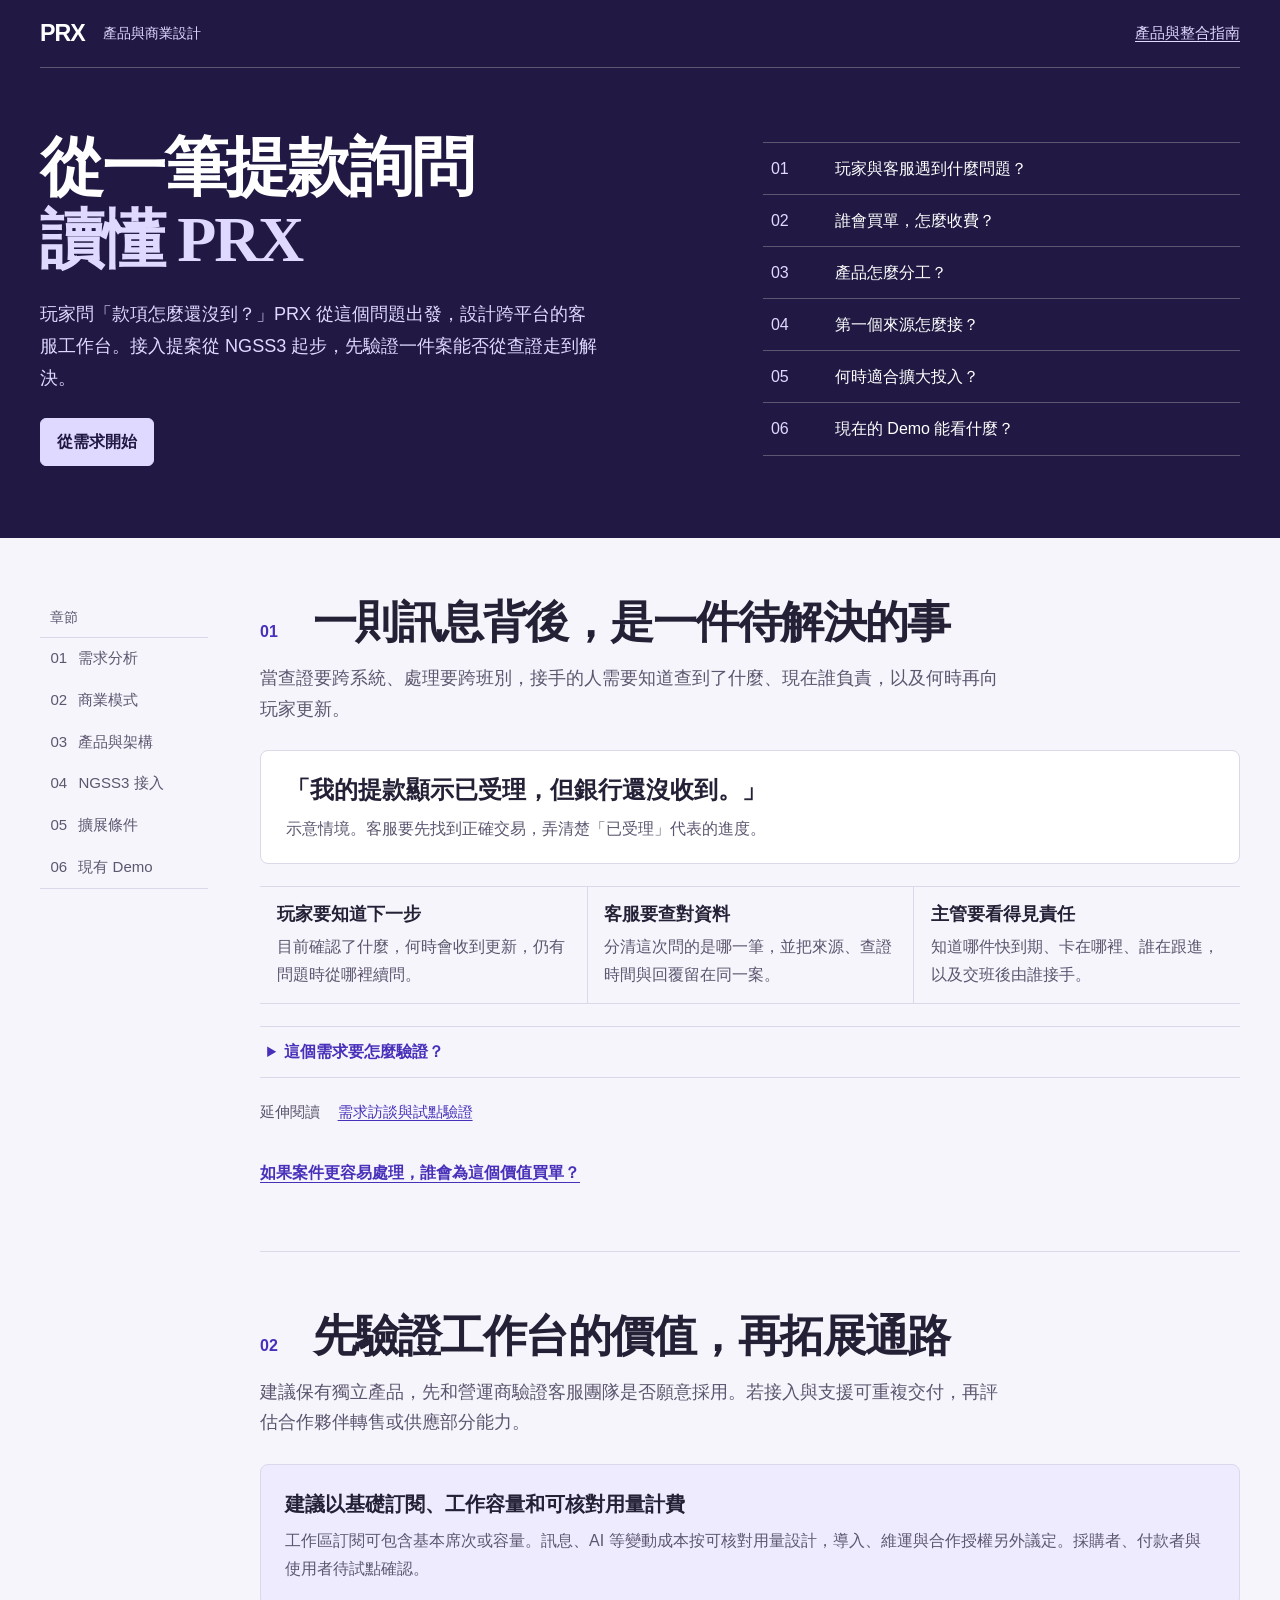
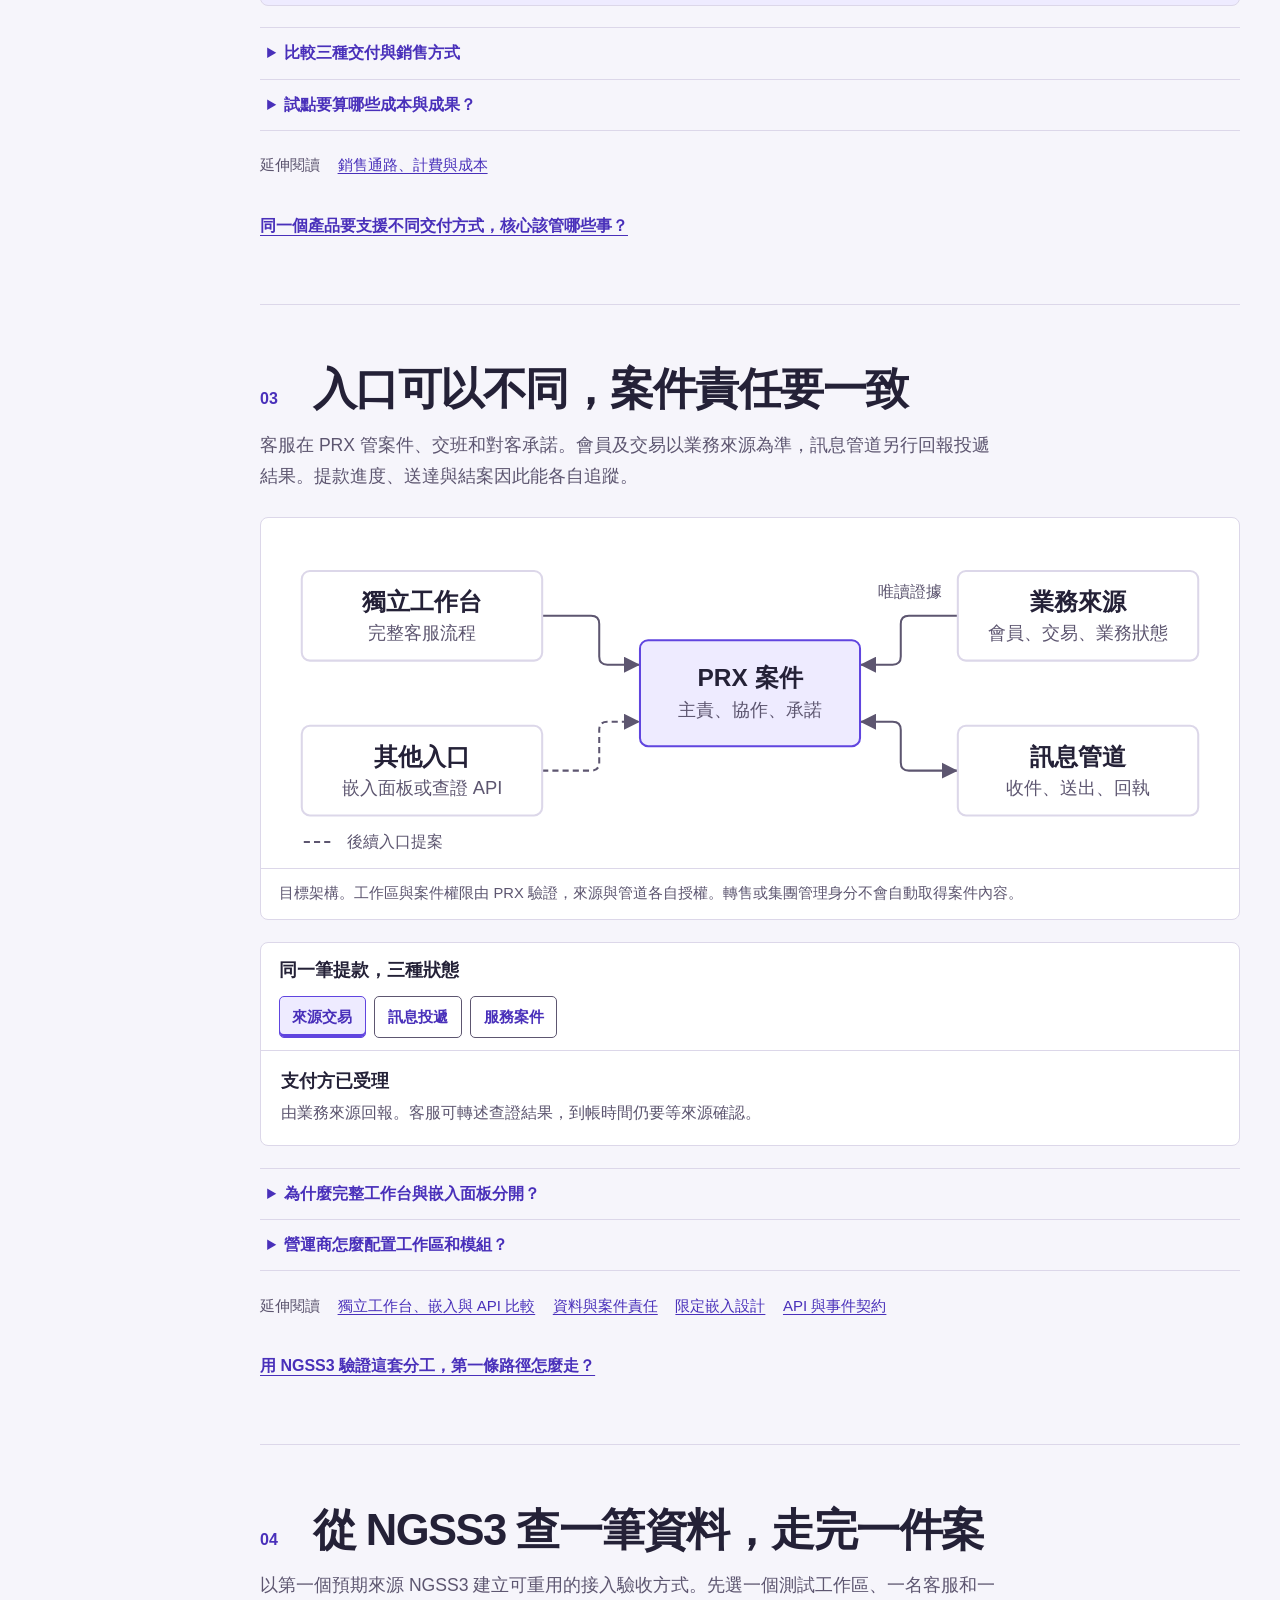
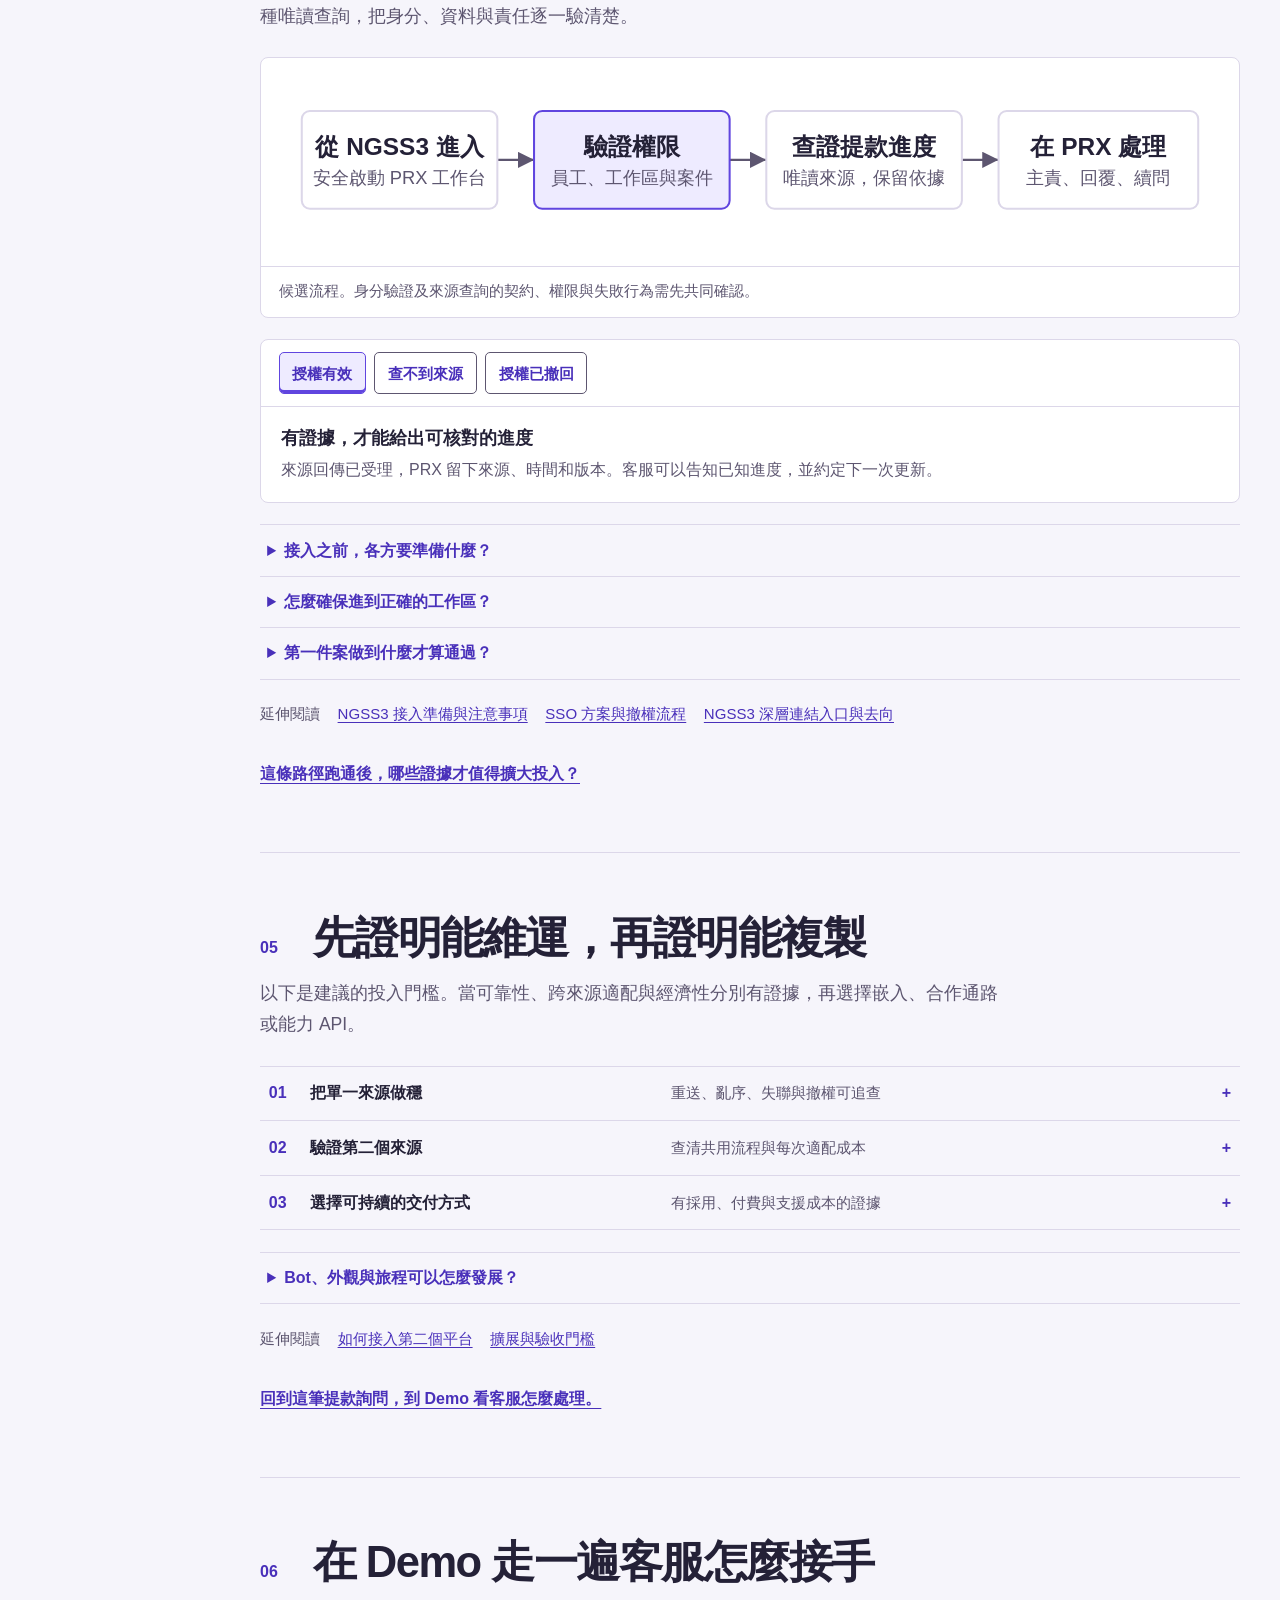
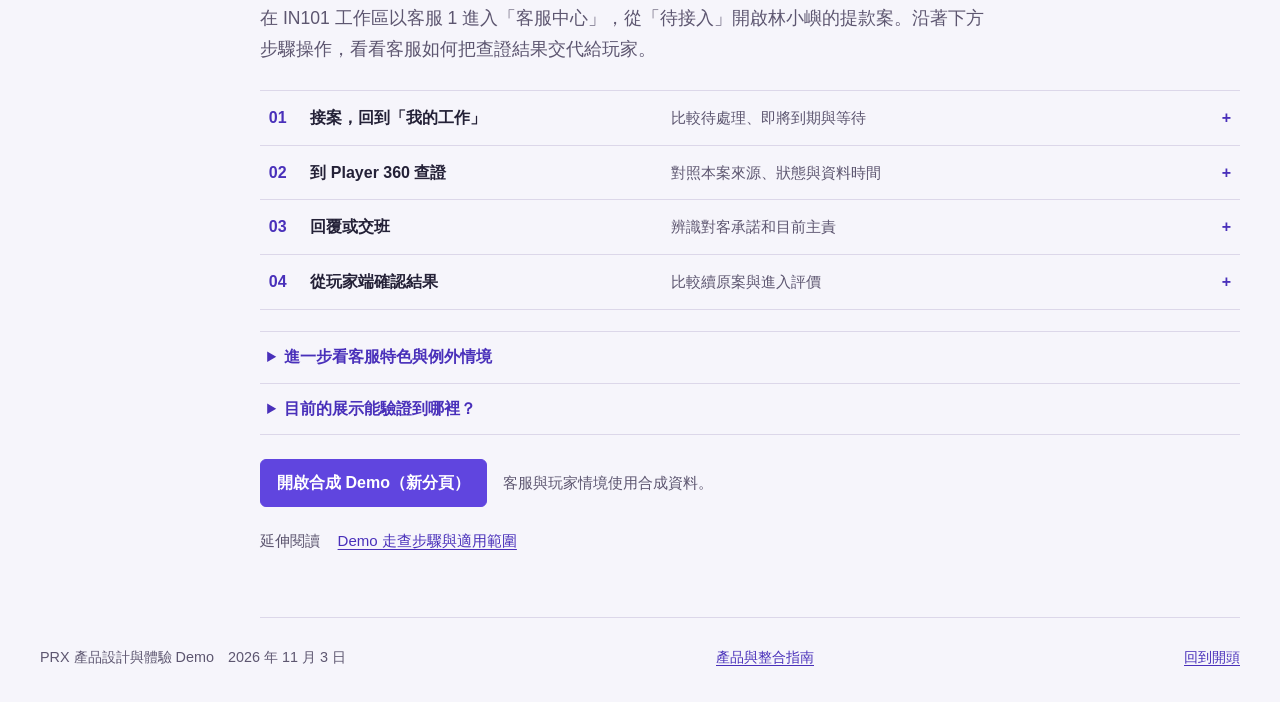
==== presentation/index.html @ a22b8f7f "Publish PRX product and integration guide" ====
<!doctype html>
<html lang="zh-Hant-TW">
<head>
<meta charset="utf-8">
<meta name="viewport" content="width=device-width, initial-scale=1">
<meta name="description" content="用一筆提款詢問讀懂 PRX 的產品與商業設計、NGSS3 接入提案與合成 Demo。">
<title>PRX｜從玩家求助到跨平台服務</title>
<style>
:root {
  --paper:#f6f5fb; --white:#fff; --ink:#242137; --muted:#5d5670; --rule:#dcd7e9;
  --accent:#6045df; --link:#4930ba; --tint:#eeebff; --dark:#211944; --on-dark:#e0d9ff;
  --font:"Segoe UI","Microsoft JhengHei","PingFang TC",sans-serif;
  --serif:"Noto Serif TC","Songti TC","PMingLiU",serif;
}
* { box-sizing:border-box }
html { scroll-padding-top:2rem }
body { margin:0; background:var(--paper); color:var(--ink); font:1rem/1.75 var(--font) }
::selection { background:var(--tint); color:var(--link) }
a { color:var(--link); text-underline-offset:.22em }
:focus-visible { outline:3px solid var(--accent); outline-offset:4px }
[hidden] { display:none!important }
.skip { position:fixed; top:.8rem; left:.8rem; z-index:5; padding:.5rem 1rem; background:var(--white); transform:translateY(-200%) }
.skip:focus { transform:none }
.frame { width:min(1264px, calc(100% - 80px)); margin-inline:auto }
.mast { background:var(--dark); color:var(--white) }
.mast-inner { display:flex; align-items:center; min-height:68px; gap:1.1rem; border-bottom:1px solid var(--muted) }
.wordmark { font-size:1.45rem; font-weight:850; line-height:1; letter-spacing:-.04em }
.mast small { color:var(--on-dark); font-size:.875rem }
.mast-inner a { margin-left:auto; color:var(--on-dark); font-size:.94rem }
.mast-inner a:focus-visible { outline-color:var(--on-dark) }
.hero { display:grid; grid-template-columns:minmax(0,1.16fr) minmax(0,.84fr); align-items:center; gap:4rem; padding:4rem 0 4.5rem }
h1,h2,h3,p,figure { margin:0 }
h1,h2 { text-wrap:balance; letter-spacing:-.035em; line-height:1.2 }
h1 { font:800 clamp(2.7rem,5vw,4.75rem)/1.12 var(--serif); letter-spacing:-.035em }
h1 span { display:block; color:var(--on-dark) }
.hero p { margin:1.5rem 0; color:var(--on-dark); font-size:1.13rem; max-width:31em }
.button { display:inline-flex; align-items:center; justify-content:center; min-height:44px; padding:.55rem 1rem; border:1px solid var(--accent); border-radius:6px; background:var(--accent); color:var(--white); text-decoration:none; font-weight:700 }
.button:hover { background:var(--link); border-color:var(--link) }
.hero .button { background:var(--on-dark); border-color:var(--on-dark); color:var(--dark) }
.hero .button:hover { background:var(--white) }
.hero .button:focus-visible { outline-color:var(--on-dark) }
.hero-map { list-style:none; padding:0; margin:0; border-top:1px solid var(--muted) }
.hero-map li { border-bottom:1px solid var(--muted) }
.hero-map a { display:grid; grid-template-columns:3rem 1fr; gap:1rem; align-items:center; color:var(--white); padding:.72rem .5rem; text-decoration:none }
.hero-map a:hover { background:var(--ink) }
.hero-map a:focus-visible { outline-color:var(--on-dark) }
.hero-map span { color:var(--on-dark); font-variant-numeric:tabular-nums }
.layout { display:grid; grid-template-columns:168px minmax(0,1fr); column-gap:3.25rem; align-items:start }
.index { position:sticky; top:2rem; margin-top:3.8rem }
.index p { color:var(--muted); padding:.45rem .65rem; font-size:.85rem }
.index ol { list-style:none; margin:0; padding:0; border-block:1px solid var(--rule) }
.index a { display:grid; grid-template-columns:1.75rem 1fr; padding:.48rem .65rem; color:var(--muted); font-size:.94rem; text-decoration:none }
.index a:hover,.index a[aria-current="location"] { background:var(--tint); color:var(--link) }
.index a[aria-current="location"] { font-weight:750; box-shadow:inset 2px 0 var(--accent) }
.chapter { padding:3.65rem 0; border-bottom:1px solid var(--rule) }
.chapter-title { display:grid; grid-template-columns:2.6rem minmax(0,1fr); column-gap:.7rem; align-items:baseline }
.chapter-title span { color:var(--link); font-weight:700; font-variant-numeric:tabular-nums }
h2 { font-size:clamp(2rem,3.4vw,3.15rem); font-weight:800 }
h3 { font-size:1.1rem; line-height:1.5 }
.lead { max-width:42em; margin:.9rem 0 1.6rem; font-size:1.1rem; color:var(--muted) }
.bridge { margin:1.45rem 0 0; font-weight:700 }
.bridge a { display:inline-block; padding:.35rem 0 }
.related { display:flex; flex-wrap:wrap; align-items:baseline; gap:.15rem 1.1rem; margin:1.05rem 0 0; font-size:.94rem }
.related span { color:var(--muted) }
.related a { display:inline-block; padding:.28rem 0 }
.example { margin:0 0 1.35rem; padding:1.3rem 1.55rem; border:1px solid var(--rule); border-radius:8px; background:var(--white) }
.example blockquote { margin:0; font:700 1.5rem/1.55 var(--serif) }
.example p { margin-top:.35rem; color:var(--muted) }
.rows { display:grid; grid-template-columns:repeat(3,minmax(0,1fr)); border-block:1px solid var(--rule) }
.rows div { padding:.9rem 1.05rem }
.rows div + div { border-left:1px solid var(--rule) }
.rows p,.detail p { margin:.3rem 0 0; color:var(--muted) }
.disclosures { margin-top:1.35rem; border-top:1px solid var(--rule) }
details { border-bottom:1px solid var(--rule) }
summary { padding:.7rem .45rem; color:var(--link); cursor:pointer; font-weight:700 }
summary:hover { background:var(--tint) }
.detail { padding:.25rem .8rem 1.1rem; max-width:56em }
.detail p + p { margin-top:.7rem }
.detail dl { margin:.25rem 0 }
.detail dt { font-weight:700; margin-top:.55rem }
.detail dd { margin:0; color:var(--muted) }
.comparison { border-collapse:collapse; width:100%; text-align:left }
.comparison th,.comparison td { padding:.5rem .65rem; border-bottom:1px solid var(--rule); vertical-align:top }
.comparison th:first-child { width:21% }
.money { background:var(--tint); border:1px solid var(--rule); padding:1.35rem 1.5rem; border-radius:8px }
.money strong { font-size:1.28rem }
.money p { color:var(--muted); margin-top:.3rem }
.figure { border:1px solid var(--rule); border-radius:8px; background:var(--white); overflow:hidden }
.figure svg { display:block; width:100%; height:auto; font-family:var(--font) }
.figure figcaption { padding:.75rem 1.15rem; color:var(--muted); font-size:.92rem; border-top:1px solid var(--rule) }
.figure .node { fill:var(--white); stroke:var(--rule); stroke-width:2 }
.figure .focus-node { fill:var(--tint); stroke:var(--accent); stroke-width:2 }
.figure .edge { stroke:var(--muted); stroke-width:2; fill:none }
.figure .edge-optional { stroke-dasharray:6 4 }
.figure .name { fill:var(--ink); font-size:24px; font-weight:750 }
.figure .sub { fill:var(--muted); font-size:18px }
.figure .edge-label { fill:var(--muted); font-size:16px }
.figure .mask { fill:var(--white) }
.figure .arrowhead { fill:var(--muted) }
.switcher { margin-top:1.35rem; border:1px solid var(--rule); border-radius:8px; background:var(--white) }
.switcher-title { padding:.9rem 1.1rem 0 }
.choices { padding:.75rem 1.1rem; border-bottom:1px solid var(--rule); display:flex; gap:.5rem; flex-wrap:wrap }
.choices button { min-height:42px; border:1px solid var(--muted); border-radius:5px; background:var(--white); padding:.35rem .8rem; font:700 .95rem/1.4 var(--font); color:var(--link); cursor:pointer }
.choices button:hover { background:var(--tint) }
.choices [aria-pressed="true"] { background:var(--tint); border-color:var(--accent); box-shadow:inset 0 -3px var(--accent) }
.scenario { padding:1.1rem 1.25rem }
.scenario + .scenario { border-top:1px solid var(--rule) }
.scenario p { margin:.3rem 0 0; color:var(--muted) }
.gates { margin:0; padding:0; list-style:none; counter-reset:gate; border-top:1px solid var(--rule) }
.gates > li { counter-increment:gate }
.gates summary { list-style:none; display:grid; grid-template-columns:2rem minmax(0,1fr) minmax(0,1.5fr) 1.5rem; gap:.6rem; align-items:baseline; color:var(--ink); padding:.8rem .55rem }
.gates summary::-webkit-details-marker { display:none }
.gates summary::before { content:counter(gate, decimal-leading-zero); color:var(--link); font-variant-numeric:tabular-nums }
.gates summary::after { content:"+"; justify-self:end; color:var(--link) }
.gates details[open] summary::after { content:"−" }
.gates summary small { font-size:.93rem; font-weight:400; color:var(--muted) }
.gates .detail { margin-left:2.6rem }
.demo-action { display:flex; gap:1rem; align-items:center; margin-top:1.5rem }
.demo-action span { font-size:.93rem; color:var(--muted) }
.footer { display:flex; justify-content:space-between; gap:1rem; padding:1.7rem 0 2rem; color:var(--muted); font-size:.9rem }
@media print {
  .frame { width:100% }
  .index,.hero-map,.choices,.bridge,.skip,.button { display:none!important }
  .layout,.hero { display:block }
  .hero,.chapter { padding:1.3rem 0 }
  .mast { background:var(--white); color:var(--ink) }
  h1 span,.mast small,.hero p { color:var(--ink) }
  details::details-content { content-visibility:visible }
  details > :not(summary),.scenario[hidden] { display:block!important }
  .figure,.example,.scenario { break-inside:avoid }
}
</style>
</head>
<body>
<a class="skip" href="#need">跳到正文</a>
<header class="mast" id="top">
  <div class="frame">
    <div class="mast-inner"><span class="wordmark">PRX</span><small>產品與商業設計</small><a href="./guide.html">產品與整合指南</a></div>
    <div class="hero">
      <div>
        <h1>從一筆提款詢問<span>讀懂 PRX</span></h1>
        <p>玩家問「款項怎麼還沒到？」PRX 從這個問題出發，設計跨平台的客服工作台。接入提案從 NGSS3 起步，先驗證一件案能否從查證走到解決。</p>
        <a class="button" href="#need">從需求開始</a>
      </div>
      <nav aria-label="章節總覽">
        <ol class="hero-map">
          <li><a href="#need"><span aria-hidden="true">01</span>玩家與客服遇到什麼問題？</a></li>
          <li><a href="#business"><span aria-hidden="true">02</span>誰會買單，怎麼收費？</a></li>
          <li><a href="#product"><span aria-hidden="true">03</span>產品怎麼分工？</a></li>
          <li><a href="#ngss3"><span aria-hidden="true">04</span>第一個來源怎麼接？</a></li>
          <li><a href="#future"><span aria-hidden="true">05</span>何時適合擴大投入？</a></li>
          <li><a href="#demo"><span aria-hidden="true">06</span>現在的 Demo 能看什麼？</a></li>
        </ol>
      </nav>
    </div>
  </div>
</header>
<div class="frame layout">
  <nav class="index" aria-label="閱讀進度">
    <p>章節</p>
    <ol>
      <li><a href="#need"><span aria-hidden="true">01</span>需求分析</a></li>
      <li><a href="#business"><span aria-hidden="true">02</span>商業模式</a></li>
      <li><a href="#product"><span aria-hidden="true">03</span>產品與架構</a></li>
      <li><a href="#ngss3"><span aria-hidden="true">04</span>NGSS3 接入</a></li>
      <li><a href="#future"><span aria-hidden="true">05</span>擴展條件</a></li>
      <li><a href="#demo"><span aria-hidden="true">06</span>現有 Demo</a></li>
    </ol>
  </nav>
  <main>
    <section class="chapter" id="need" aria-labelledby="need-title">
      <div class="chapter-title"><span aria-hidden="true">01</span><h2 id="need-title">一則訊息背後，是一件待解決的事</h2></div>
      <p class="lead">當查證要跨系統、處理要跨班別，接手的人需要知道查到了什麼、現在誰負責，以及何時再向玩家更新。</p>
      <div class="example">
        <blockquote>「我的提款顯示已受理，但銀行還沒收到。」</blockquote>
        <p>示意情境。客服要先找到正確交易，弄清楚「已受理」代表的進度。</p>
      </div>
      <div class="rows">
        <div><h3>玩家要知道下一步</h3><p>目前確認了什麼，何時會收到更新，仍有問題時從哪裡續問。</p></div>
        <div><h3>客服要查對資料</h3><p>分清這次問的是哪一筆，並把來源、查證時間與回覆留在同一案。</p></div>
        <div><h3>主管要看得見責任</h3><p>知道哪件快到期、卡在哪裡、誰在跟進，以及交班後由誰接手。</p></div>
      </div>
      <div class="disclosures">
        <details id="topic-positioning"><summary>這個需求要怎麼驗證？</summary><div class="detail">
          <p>找營運商、客服與主管回顧最近實際發生的案件，比較現有客服工具、後台與人工協調的做法。確認這類案件是否反覆發生、成本在哪裡、誰能決定採購。</p>
          <p>如果現有流程已能查對證據、接續工作並追蹤承諾，就縮小切入範圍。現階段這是待驗證的需求假說。</p>
        </div></details>
      </div>
      <p class="related"><span>延伸閱讀</span><a href="./guide.html#research">需求訪談與試點驗證</a></p>
      <p class="bridge"><a href="#business">如果案件更容易處理，誰會為這個價值買單？</a></p>
    </section>

    <section class="chapter" id="business" aria-labelledby="business-title">
      <div class="chapter-title"><span aria-hidden="true">02</span><h2 id="business-title">先驗證工作台的價值，再拓展通路</h2></div>
      <p class="lead">建議保有獨立產品，先和營運商驗證客服團隊是否願意採用。若接入與支援可重複交付，再評估合作夥伴轉售或供應部分能力。</p>
      <div class="money">
        <strong>建議以基礎訂閱、工作容量和可核對用量計費</strong>
        <p>工作區訂閱可包含基本席次或容量。訊息、AI 等變動成本按可核對用量設計，導入、維運與合作授權另外議定。採購者、付款者與使用者待試點確認。</p>
      </div>
      <div class="disclosures">
        <details id="topic-routes"><summary>比較三種交付與銷售方式</summary><div class="detail">
          <table class="comparison">
            <thead><tr><th scope="col">方式</th><th scope="col">什麼情況適合</th><th scope="col">要付出的代價</th></tr></thead>
            <tbody>
              <tr><th scope="row">直售工作台</th><td>營運商要改善完整客服流程，可直接觀察使用、付費與續約。</td><td>要負擔銷售、導入及工作習慣轉換。</td></tr>
              <tr><th scope="row">合作夥伴通路</th><td>平台已有營運商客群，可探索共同銷售、轉售或 OEM。</td><td>先談開票、分潤、版本、支援與事故責任。</td></tr>
              <tr><th scope="row">供應部分能力</th><td>營運商保留既有客服系統，只需要查證或協作。</td><td>要約定案件以哪個系統為準，以及回寫、衝突與撤權由誰處理。</td></tr>
            </tbody>
          </table>
        </div></details>
        <details id="topic-pricing"><summary>試點要算哪些成本與成果？</summary><div class="detail">
          <p>對照導入前後的單案人工時間、重開率與承諾達成。每個工作區再核算獲客、開通、來源適配、訊息、AI、支援與分潤，並記錄付費及續約意向。</p>
          <p>如果未來測試 AI 成果計價，先定義解決、重開、人工接手、重複計費與申訴的口徑。正式價格與合作條件待取證。</p>
        </div></details>
      </div>
      <p class="related"><span>延伸閱讀</span><a href="./guide.html#business">銷售通路、計費與成本</a></p>
      <p class="bridge"><a href="#product">同一個產品要支援不同交付方式，核心該管哪些事？</a></p>
    </section>

    <section class="chapter" id="product" aria-labelledby="product-title">
      <div class="chapter-title"><span aria-hidden="true">03</span><h2 id="product-title">入口可以不同，案件責任要一致</h2></div>
      <p class="lead">客服在 PRX 管案件、交班和對客承諾。會員及交易以業務來源為準，訊息管道另行回報投遞結果。提款進度、送達與結案因此能各自追蹤。</p>
      <figure class="figure">
        <svg viewBox="0 0 960 344" role="img" aria-labelledby="arch-title arch-desc">
          <title id="arch-title">PRX 產品責任分界</title>
          <desc id="arch-desc">左側的獨立工作台或候選嵌入入口操作中間的 PRX 案件。右上業務來源提供唯讀證據，右下訊息管道提供收件與回執。</desc>
          <defs><marker id="arch-arrow" viewBox="0 0 10 10" refX="10" refY="5" markerWidth="8" markerHeight="8" orient="auto-start-reverse"><path class="arrowhead" d="M0 0 10 5 0 10Z"/></marker></defs>
          <path class="edge" d="M276 96 H324 Q332 96 332 104 V136 Q332 144 340 144 H372" marker-end="url(#arch-arrow)"/>
          <path class="edge edge-optional" d="M276 248 H324 Q332 248 332 240 V208 Q332 200 340 200 H372" marker-end="url(#arch-arrow)"/>
          <path class="edge" d="M684 96 H636 Q628 96 628 104 V136 Q628 144 620 144 H588" marker-end="url(#arch-arrow)"/>
          <path class="edge" d="M588 200 H620 Q628 200 628 208 V240 Q628 248 636 248 H684" marker-start="url(#arch-arrow)" marker-end="url(#arch-arrow)"/>
          <rect class="node" x="40" y="52" width="236" height="88" rx="8"/>
          <rect class="node" x="40" y="204" width="236" height="88" rx="8"/>
          <rect class="focus-node" x="372" y="120" width="216" height="104" rx="8"/>
          <rect class="node" x="684" y="52" width="236" height="88" rx="8"/>
          <rect class="node" x="684" y="204" width="236" height="88" rx="8"/>
          <g text-anchor="middle">
            <text class="name" x="158" y="90">獨立工作台</text><text class="sub" x="158" y="119">完整客服流程</text>
            <text class="name" x="158" y="242">其他入口</text><text class="sub" x="158" y="271">嵌入面板或查證 API</text>
            <text class="name" x="480" y="165">PRX 案件</text><text class="sub" x="480" y="194">主責、協作、承諾</text>
            <text class="name" x="802" y="90">業務來源</text><text class="sub" x="802" y="119">會員、交易、業務狀態</text>
            <text class="name" x="802" y="242">訊息管道</text><text class="sub" x="802" y="271">收件、送出、回執</text>
          </g>
          <rect class="mask" x="600" y="60" width="76" height="24"/>
          <text class="edge-label" x="606" y="78">唯讀證據</text>
          <path class="edge edge-optional" d="M42 318 H72"/><text class="edge-label" x="84" y="323">後續入口提案</text>
        </svg>
        <figcaption>目標架構。工作區與案件權限由 PRX 驗證，來源與管道各自授權。轉售或集團管理身分不會自動取得案件內容。</figcaption>
      </figure>
      <section class="switcher" id="topic-data-ownership" data-switcher aria-labelledby="status-title">
        <h3 class="switcher-title" id="status-title">同一筆提款，三種狀態</h3>
        <div class="choices" role="group" aria-label="選擇要對照的狀態" hidden>
          <button type="button" aria-controls="status-payment">來源交易</button>
          <button type="button" aria-controls="status-delivery">訊息投遞</button>
          <button type="button" aria-controls="status-case">服務案件</button>
        </div>
        <div aria-live="polite">
          <article class="scenario" id="status-payment"><h3>支付方已受理</h3><p>由業務來源回報。客服可轉述查證結果，到帳時間仍要等來源確認。</p></article>
          <article class="scenario" id="status-delivery"><h3>管道回報訊息已送達</h3><p>依據是訊息管道提供的回執。款項進度仍要向業務來源查證。</p></article>
          <article class="scenario" id="status-case"><h3>待客服跟進</h3><p>由 PRX 記錄主責與承諾。玩家仍在等款項，可以沿用原案追問。</p></article>
        </div>
      </section>
      <div class="disclosures">
        <details id="topic-architecture"><summary>為什麼完整工作台與嵌入面板分開？</summary><div class="detail">
          <p>完整頁面要讓客服同時處理待辦、對話、查證和交班，並由 PRX 維護自身版本。小型嵌入面板適合在既有後台顯示單項情境，例如查目前由誰負責。</p>
          <p>接入既有客服系統時，雙方先約定案件主檔。業務來源帳號、員工登入和訊息管道身分須分別核對，才能連到正確工作區與案件。</p>
        </div></details>
        <details><summary>營運商怎麼配置工作區和模組？</summary><div class="detail">
          <p>工作區按品牌與服務範圍管理成員及資料。客服與主管依職責取得操作權限。產品可依需求搭配客服、Bot、品牌外觀及受眾旅程，模組可分開評估及啟用。</p>
        </div></details>
      </div>
      <p class="related"><span>延伸閱讀</span>
        <a href="./guide.html#delivery">獨立工作台、嵌入與 API 比較</a>
        <a href="./guide.html#ownership">資料與案件責任</a>
        <a href="./guide.html#embed">限定嵌入設計</a>
        <a href="./guide.html#api">API 與事件契約</a>
      </p>
      <p class="bridge"><a href="#ngss3">用 NGSS3 驗證這套分工，第一條路徑怎麼走？</a></p>
    </section>

    <section class="chapter" id="ngss3" aria-labelledby="ngss3-title">
      <div class="chapter-title"><span aria-hidden="true">04</span><h2 id="ngss3-title">從 NGSS3 查一筆資料，走完一件案</h2></div>
      <p class="lead">以第一個預期來源 NGSS3 建立可重用的接入驗收方式。先選一個測試工作區、一名客服和一種唯讀查詢，把身分、資料與責任逐一驗清楚。</p>
      <figure class="figure">
        <svg viewBox="0 0 960 204" role="img" aria-labelledby="start-title start-desc">
          <title id="start-title">NGSS3 首接的正常路徑提案</title>
          <desc id="start-desc">先從 NGSS3 進入 PRX，驗證員工的工作區與案件權限，再唯讀查證提款狀態，最後在 PRX 留下主責、回覆和追問。</desc>
          <defs><marker id="start-arrow" viewBox="0 0 10 10" refX="10" refY="5" markerWidth="8" markerHeight="8" orient="auto"><path class="arrowhead" d="M0 0 10 5 0 10Z"/></marker></defs>
          <path class="edge" d="M232 100 H268" marker-end="url(#start-arrow)"/>
          <path class="edge" d="M460 100 H496" marker-end="url(#start-arrow)"/>
          <path class="edge" d="M688 100 H724" marker-end="url(#start-arrow)"/>
          <rect class="node" x="40" y="52" width="192" height="96" rx="8"/>
          <rect class="focus-node" x="268" y="52" width="192" height="96" rx="8"/>
          <rect class="node" x="496" y="52" width="192" height="96" rx="8"/>
          <rect class="node" x="724" y="52" width="196" height="96" rx="8"/>
          <g text-anchor="middle">
            <text class="name" x="136" y="95">從 NGSS3 進入</text><text class="sub" x="136" y="124">安全啟動 PRX 工作台</text>
            <text class="name" x="364" y="95">驗證權限</text><text class="sub" x="364" y="124">員工、工作區與案件</text>
            <text class="name" x="592" y="95">查證提款進度</text><text class="sub" x="592" y="124">唯讀來源，保留依據</text>
            <text class="name" x="822" y="95">在 PRX 處理</text><text class="sub" x="822" y="124">主責、回覆、續問</text>
          </g>
        </svg>
        <figcaption>候選流程。身分驗證及來源查詢的契約、權限與失敗行為需先共同確認。</figcaption>
      </figure>

      <div class="switcher" data-switcher aria-label="首接情境對照">
        <div class="choices" role="group" aria-label="選擇首接情境" hidden>
          <button type="button" aria-controls="source-ready">授權有效</button>
          <button type="button" aria-controls="source-down">查不到來源</button>
          <button type="button" aria-controls="source-revoked">授權已撤回</button>
        </div>
        <div aria-live="polite">
          <article class="scenario" id="source-ready"><h3>有證據，才能給出可核對的進度</h3><p>來源回傳已受理，PRX 留下來源、時間和版本。客服可以告知已知進度，並約定下一次更新。</p></article>
          <article class="scenario" id="source-down"><h3>來源未知，案件仍有主責</h3><p>查詢逾時時顯示目前無法確認。客服繼續處理仍有權限的案件，安排補查或交班，並告知玩家何時更新。</p></article>
          <article class="scenario" id="source-revoked"><h3>來源撤權後停止查詢與使用受限明細</h3><p>PRX 重新檢查可見範圍，畫面與 AI 草稿都須遵守。仍有案件權限的客服可保留跟進責任，改由具權限者查證。</p></article>
        </div>
      </div>

      <div class="disclosures">
        <details id="topic-phase-zero"><summary>接入之前，各方要準備什麼？</summary><div class="detail">
          <dl><dt>NGSS3</dt><dd>提供去識別的員工、租戶與品牌範例，說明唯讀介面、狀態語義、錯誤、事件與撤權方式。</dd>
          <dt>PRX</dt><dd>盤點能力差距，確認工作區成員資格、案件授權、可保留的資料與稽核方式，並列出待查項目。</dd>
          <dt>營運商</dt><dd>確認測試問題、資料用途、試點窗口、付款與事故責任。三方同意一條可重跑的驗收路徑。</dd></dl>
        </div></details>
        <details id="topic-launch"><summary>怎麼確保進到正確的工作區？</summary><div class="detail">
          <p>建議從 NGSS3 安全啟動獨立頁面，由可信服務端驗證員工及短效啟動資訊。PRX 另外核對成員資格、品牌、用途與動作。登入技術待確認。</p>
          <p>驗收停權、錯租戶、過期連結、跨品牌同名與查詢結果晚到。瀏覽器傳來的品牌或會員識別須先查驗。憑證由可信服務端管理。</p>
        </div></details>
        <details id="topic-vertical-slice"><summary>第一件案做到什麼才算通過？</summary><div class="detail">
          <p>用一種唯讀查詢走完接案、查證、分派主責、必要的交班、回覆及續問。另驗來源斷線、撤權和晚到結果，確保資料不足時客服知道怎麼繼續。</p>
          <p>以可重跑的驗收記錄區分合成、契約與授權環境的證據。NGSS3 接入與試點目前仍待驗證。</p>
        </div></details>
      </div>
      <p class="related"><span>延伸閱讀</span>
        <a href="./guide.html#ngss3">NGSS3 接入準備與注意事項</a>
        <a href="./guide.html#sso">SSO 方案與撤權流程</a>
        <a href="./guide.html#deeplinks">NGSS3 深層連結入口與去向</a>
      </p>
      <p class="bridge"><a href="#future">這條路徑跑通後，哪些證據才值得擴大投入？</a></p>
    </section>

    <section class="chapter" id="future" aria-labelledby="future-title">
      <div class="chapter-title"><span aria-hidden="true">05</span><h2 id="future-title">先證明能維運，再證明能複製</h2></div>
      <p class="lead">以下是建議的投入門檻。當可靠性、跨來源適配與經濟性分別有證據，再選擇嵌入、合作通路或能力 API。</p>
      <ol class="gates">
        <li><details id="topic-scale"><summary><strong>把單一來源做穩</strong><small>重送、亂序、失聯與撤權可追查</small></summary><div class="detail">
          <p>記錄連線支援的能力、權限、版本與健康狀態。能驗證事件來源、去重、對帳，並區分受理、完成及未知，才評估擴展連線。</p>
        </div></details></li>
        <li><details><summary><strong>驗證第二個來源</strong><small>查清共用流程與每次適配成本</small></summary><div class="detail">
          <p>挑一個識別規則、狀態或事件方式不同的來源，確認同一案件流程能共用多少。若授權、識別或狀態語義差異過大，先修正核心分工，再評估限定嵌入。</p>
        </div></details></li>
        <li><details><summary><strong>選擇可持續的交付方式</strong><small>有採用、付費與支援成本的證據</small></summary><div class="detail">
          <p>依實際開通、單案人工時間、重開、失約、支援與續約情況，決定先做直售、轉售或能力供應。合作前約定資料責任、版本、事故支援與退出方式。</p>
        </div></details></li>
      </ol>
      <div class="disclosures">
        <details><summary>Bot、外觀與旅程可以怎麼發展？</summary><div class="detail">
          <p>Telegram Bot 可優先探索自助查詢與真人轉接，讓客服能接續案件。品牌外觀與受眾旅程依各自用途、授權及成本驗證，可獨立選用。知識與 AI 先協助客服查證和擬稿，由人審閱。</p>
        </div></details>
      </div>
      <p class="related"><span>延伸閱讀</span>
        <a href="./guide.html#platforms">如何接入第二個平台</a>
        <a href="./guide.html#rollout">擴展與驗收門檻</a>
      </p>
      <p class="bridge"><a href="#demo">回到這筆提款詢問，到 Demo 看客服怎麼處理。</a></p>
    </section>

    <section class="chapter" id="demo" aria-labelledby="demo-title">
      <div class="chapter-title"><span aria-hidden="true">06</span><h2 id="demo-title">在 Demo 走一遍客服怎麼接手</h2></div>
      <p class="lead">在 IN101 工作區以客服 1 進入「客服中心」，從「待接入」開啟林小嶼的提款案。沿著下方步驟操作，看看客服如何把查證結果交代給玩家。</p>
      <ol class="gates" id="mission-control">
        <li><details id="topic-queue"><summary><strong>接案，回到「我的工作」</strong><small>比較待處理、即將到期與等待</small></summary><div class="detail">
          <p>按「接手」後，從 Mission Control 的「我的工作」追蹤案件，查看主責、等候原因與時計。切換其他案件再返回，觀察清單脈絡和各案草稿如何保留。</p>
        </div></details></li>
        <li><details id="topic-player-context"><summary><strong>到 Player 360 查證</strong><small>對照本案來源、狀態與資料時間</small></summary><div class="detail">
          <p>找本案對應的交易證據，對照「支付商已接收指令」與「尚無到帳確認」。再比較來源未知、過期或遮罩時，哪些資訊仍可用來回覆。</p>
        </div></details></li>
        <li><details id="topic-handoff"><summary><strong>回覆或交班</strong><small>辨識對客承諾和目前主責</small></summary><div class="detail">
          <p>準備一則公開回覆，確認收件目標與內容，再另留內部備註。若需換班，比較交班待接受與已接受時的主責。AI 建議稿由客服審閱。</p>
        </div></details></li>
        <li><details id="topic-closeout"><summary><strong>從玩家端確認結果</strong><small>比較續原案與進入評價</small></summary><div class="detail">
          <p>切到合成客戶端，選「仍未解決」看原案如何接續。再以另一輪走「已解決」，查看評價流程。</p>
        </div></details></li>
      </ol>
      <div class="disclosures">
        <details id="demo-exceptions"><summary>進一步看客服特色與例外情境</summary><div class="detail">
          <dl>
            <dt id="topic-resume">切案與草稿</dt><dd>試著寫 A 案草稿、切到 B 案，再回 A 案。公開回覆與內部備註各有草稿。</dd>
            <dt id="topic-sla">服務時計</dt><dd>合成新規則採 24/7 服務日曆，首次有效回覆 15 分鐘、後續 30 分鐘、解決 4 小時。客服須明確標記有效回覆。</dd>
            <dt id="topic-agent-tools">命令面板與巨集</dt><dd>使用 Ctrl+K 或 Cmd+K 找案件、知識及可用操作。巨集缺少可信欄位時會阻擋加入，並保留原稿。</dd>
            <dt id="topic-protection">玩家保護</dt><dd>可從 Demo 工具的新人演練查看合成保護情境。保護確認後，一般公開回覆受限，仍可預覽適用的保護回覆。</dd>
          </dl>
        </div></details>
        <details id="topic-evidence"><summary>目前的展示能驗證到哪裡？</summary><div class="detail">
          <p>可以討論操作是否看得懂、來源未知怎麼呈現、交班與續問如何銜接。角色、來源、AI 與發送都是合成模擬。正式 NGSS3、對外投遞、真人使用成效與商務試點仍待另外驗證。</p>
        </div></details>
      </div>
      <div class="demo-action">
        <a class="button" href="https://mikac05.github.io/PRX-Demo/#/demo" target="_blank" rel="noopener">開啟合成 Demo（新分頁）</a>
        <span>客服與玩家情境使用合成資料。</span>
      </div>
      <p class="related"><span>延伸閱讀</span><a href="./guide.html#demo">Demo 走查步驟與適用範圍</a></p>
    </section>
  </main>
</div>
<footer class="frame footer"><span>PRX 產品設計與體驗 Demo　2026 年 11 月 3 日</span><a href="./guide.html">產品與整合指南</a><a href="#top">回到開頭</a></footer>
<script>
for (const switcher of document.querySelectorAll('[data-switcher]')) {
  const choices = switcher.querySelector('.choices');
  const buttons = Array.from(choices.querySelectorAll('button'));
  function select(active) {
    for (const button of buttons) {
      const selected = button === active;
      button.setAttribute('aria-pressed', String(selected));
      document.getElementById(button.getAttribute('aria-controls')).hidden = !selected;
    }
  }
  for (const button of buttons) button.addEventListener('click', () => select(button));
  select(buttons[0]);
  choices.hidden = false;
}

const legacyTopics = [
  'positioning','positioning','routes','architecture','phase-zero','vertical-slice',
  'queue','resume','player-context','handoff','sla','agent-tools','protection','closeout','evidence','scale'
];
function revealLinkedDetail() {
  const hash = location.hash.slice(1);
  const legacyTopic = /^\d+$/.test(hash) ? legacyTopics[Number(hash) - 1] : null;
  const target = document.getElementById(legacyTopic ? 'topic-' + legacyTopic : hash);
  const detail = target?.closest('details');
  if (!detail) return;
  detail.open = true;
  target.scrollIntoView();
}
window.addEventListener('hashchange', revealLinkedDetail);
revealLinkedDetail();

const chapterLinks = Array.from(document.querySelectorAll('.index a'));
const chapters = chapterLinks.map(link => document.getElementById(link.hash.slice(1)));
function markChapter() {
  let current = chapters.findLastIndex(chapter => chapter.getBoundingClientRect().top <= 120);
  if (window.scrollY + window.innerHeight >= document.documentElement.scrollHeight - 2) current = chapters.length - 1;
  chapterLinks.forEach((link, index) => {
    if (index === current) link.setAttribute('aria-current', 'location');
    else link.removeAttribute('aria-current');
  });
}
let pending = false;
function scheduleChapterMark() {
  if (pending) return;
  pending = true;
  requestAnimationFrame(() => {
    pending = false;
    markChapter();
  });
}
window.addEventListener('scroll', scheduleChapterMark, {passive:true});
window.addEventListener('resize', scheduleChapterMark);
document.addEventListener('toggle', scheduleChapterMark, true);
markChapter();
</script>
</body>
</html>
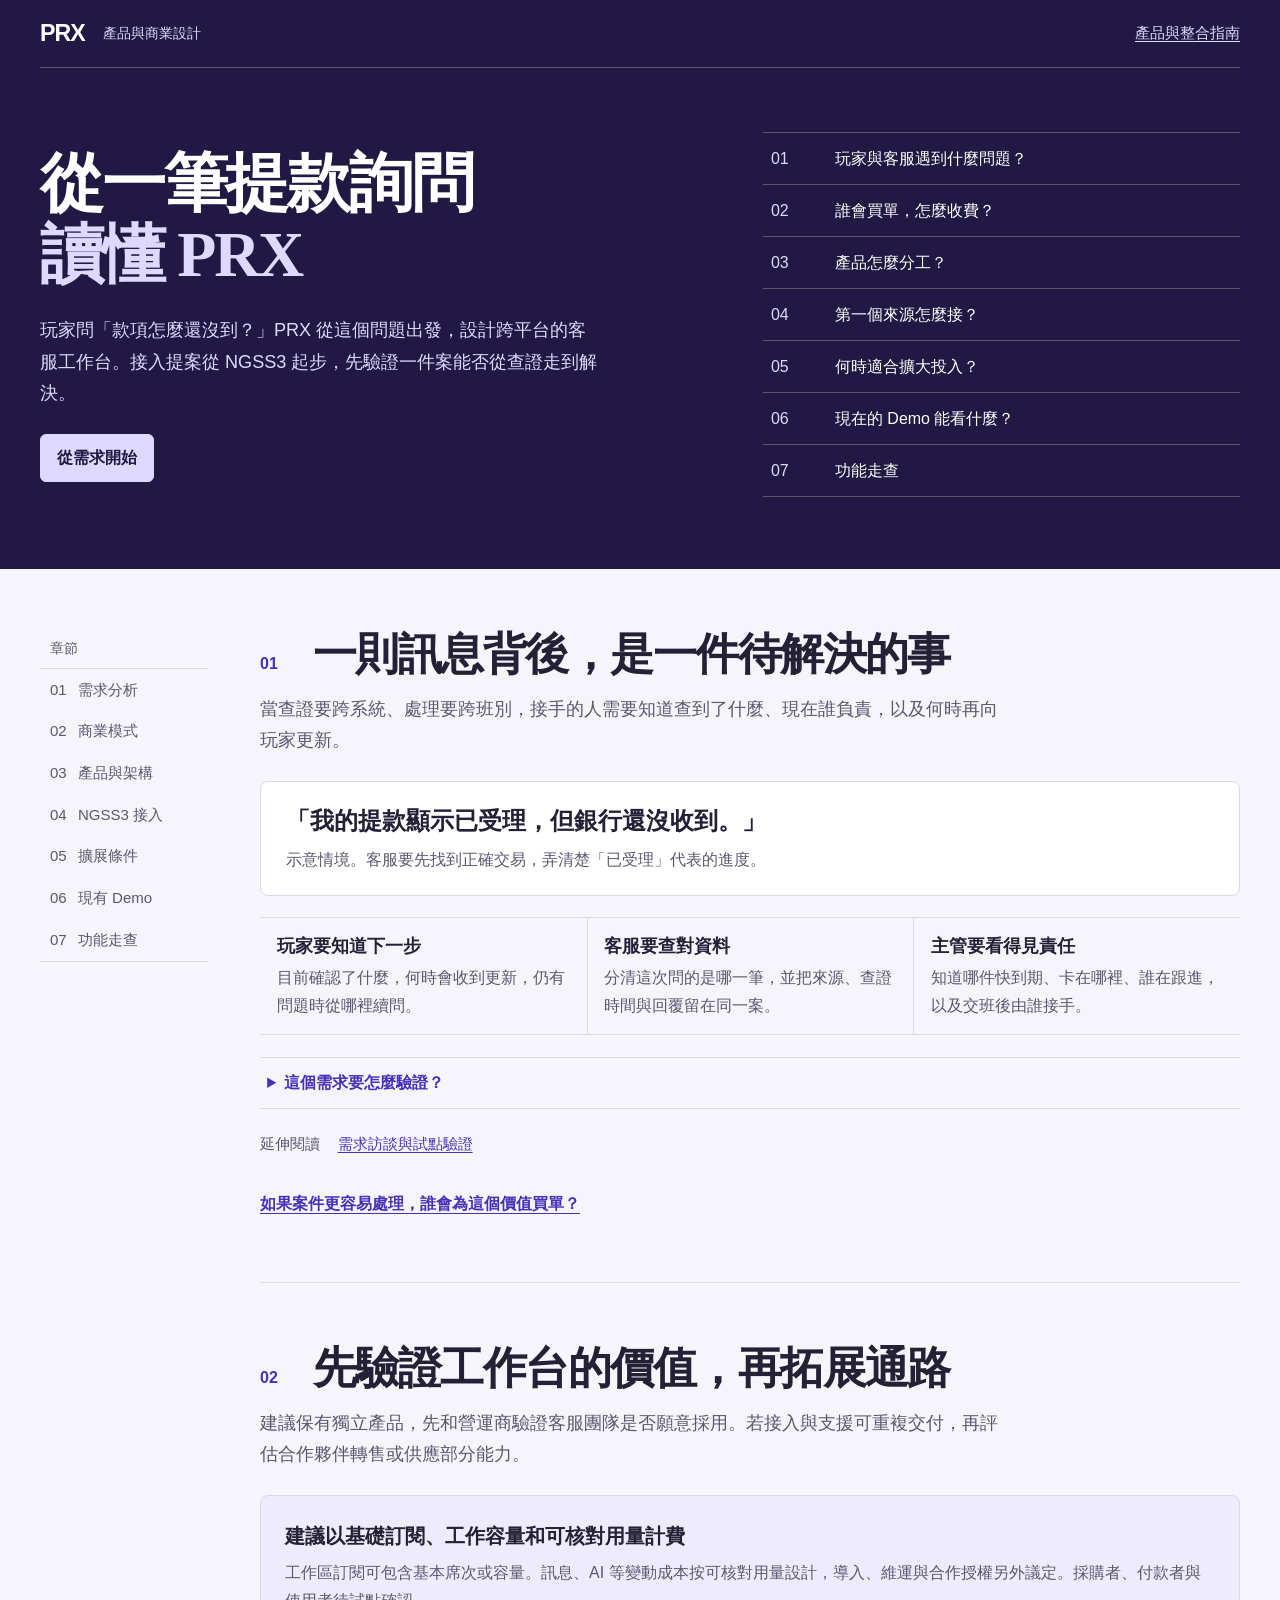
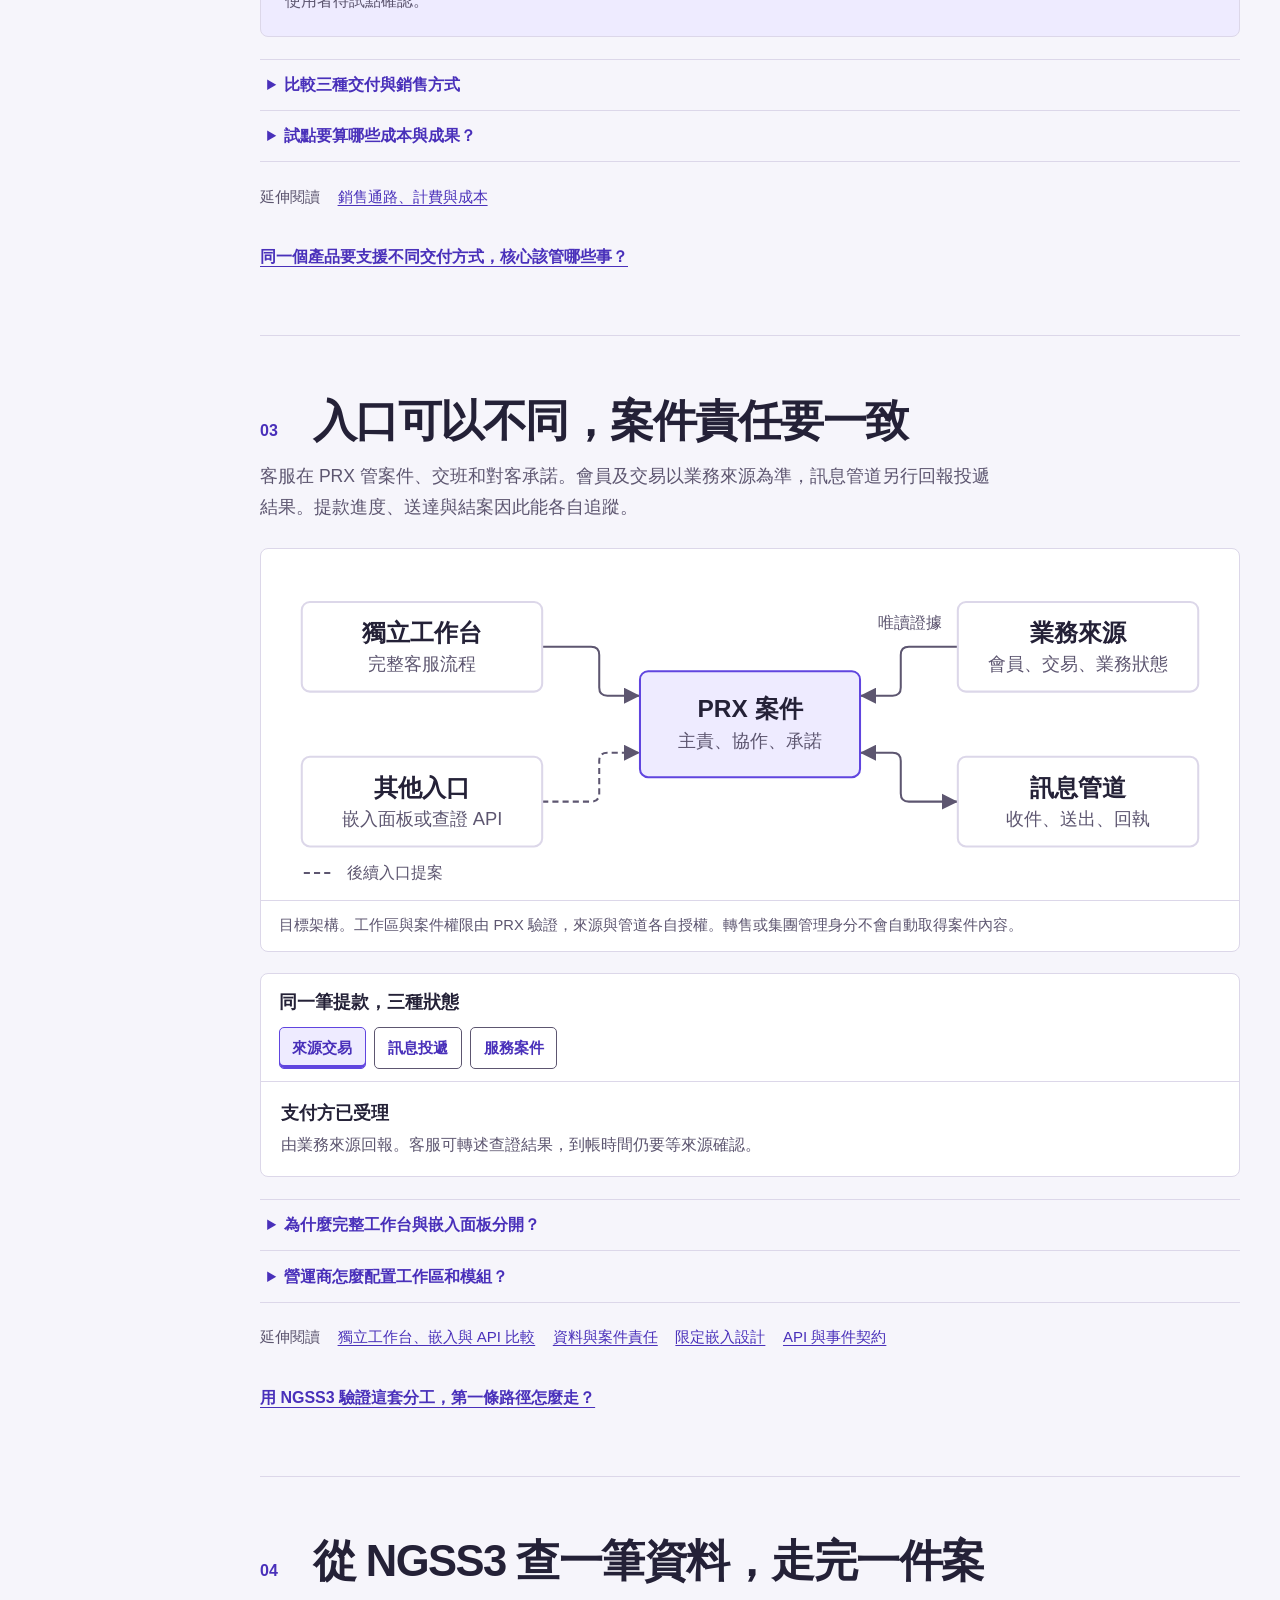
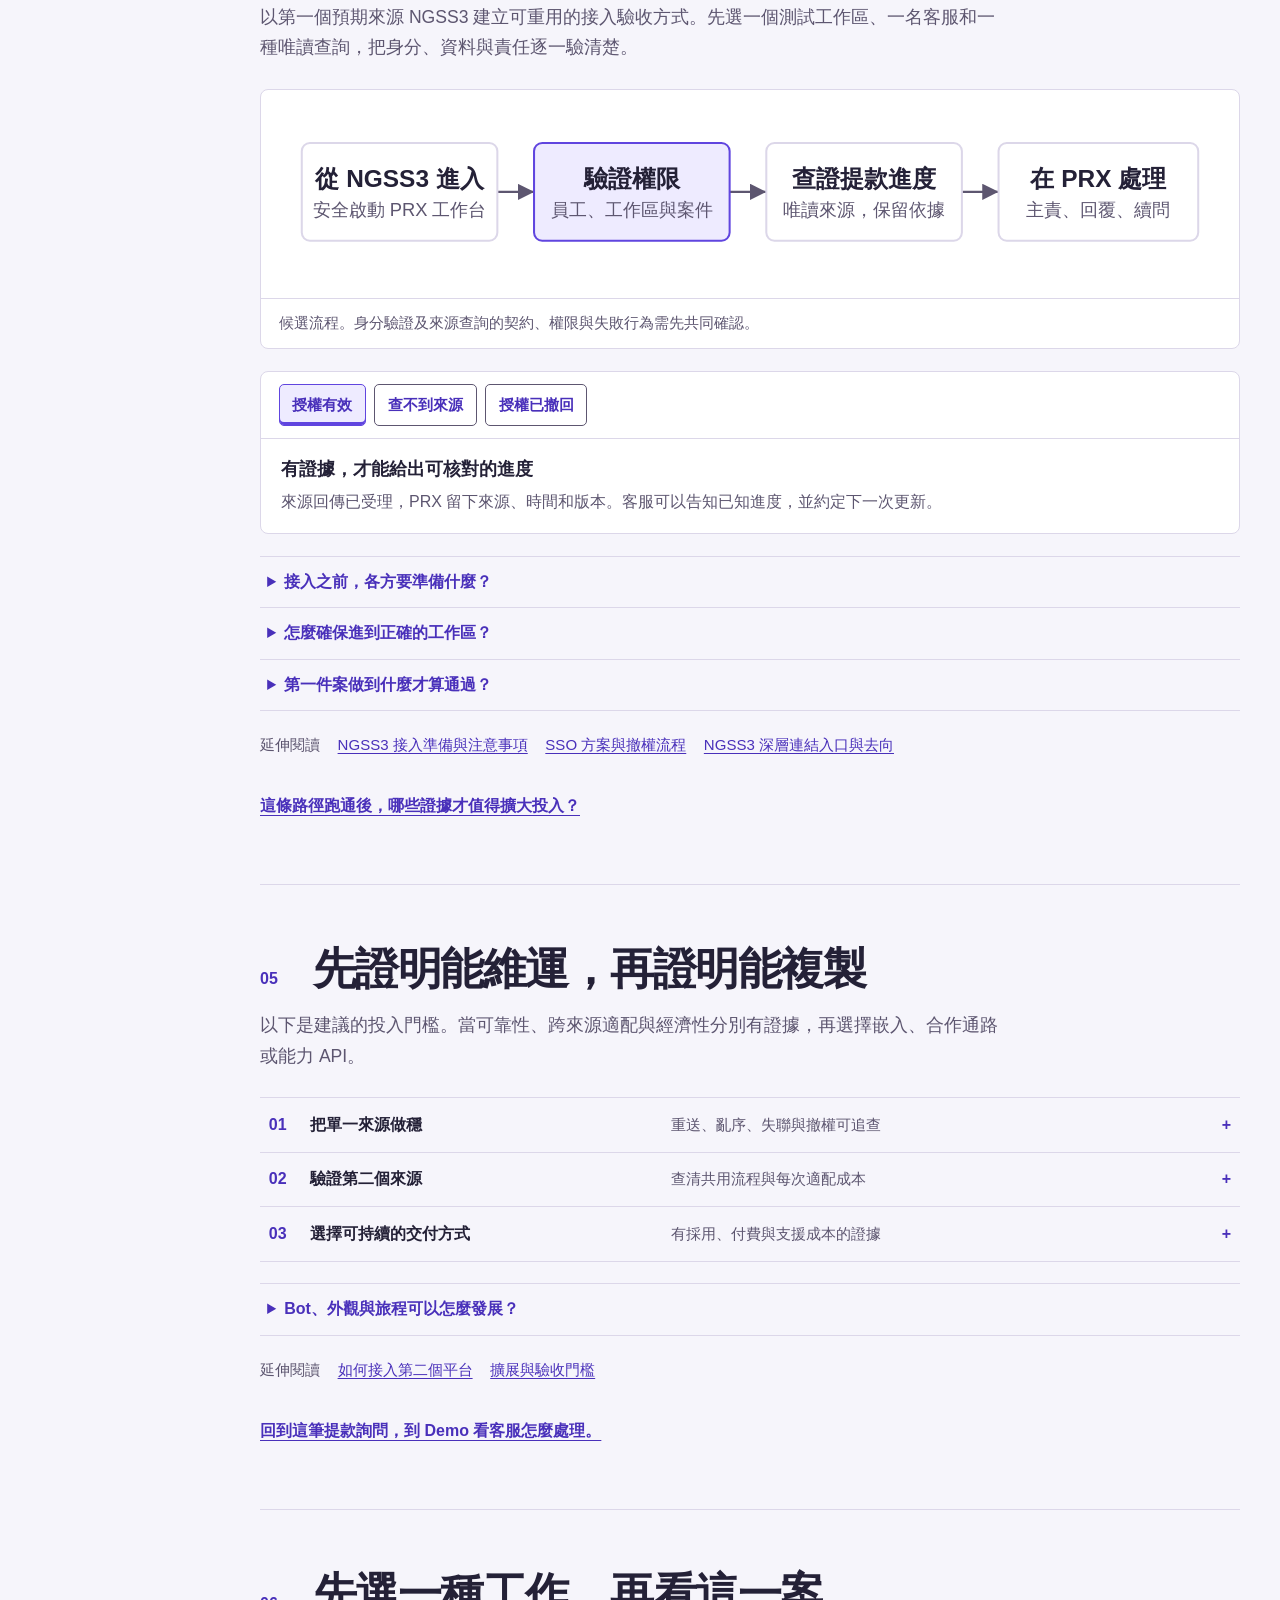
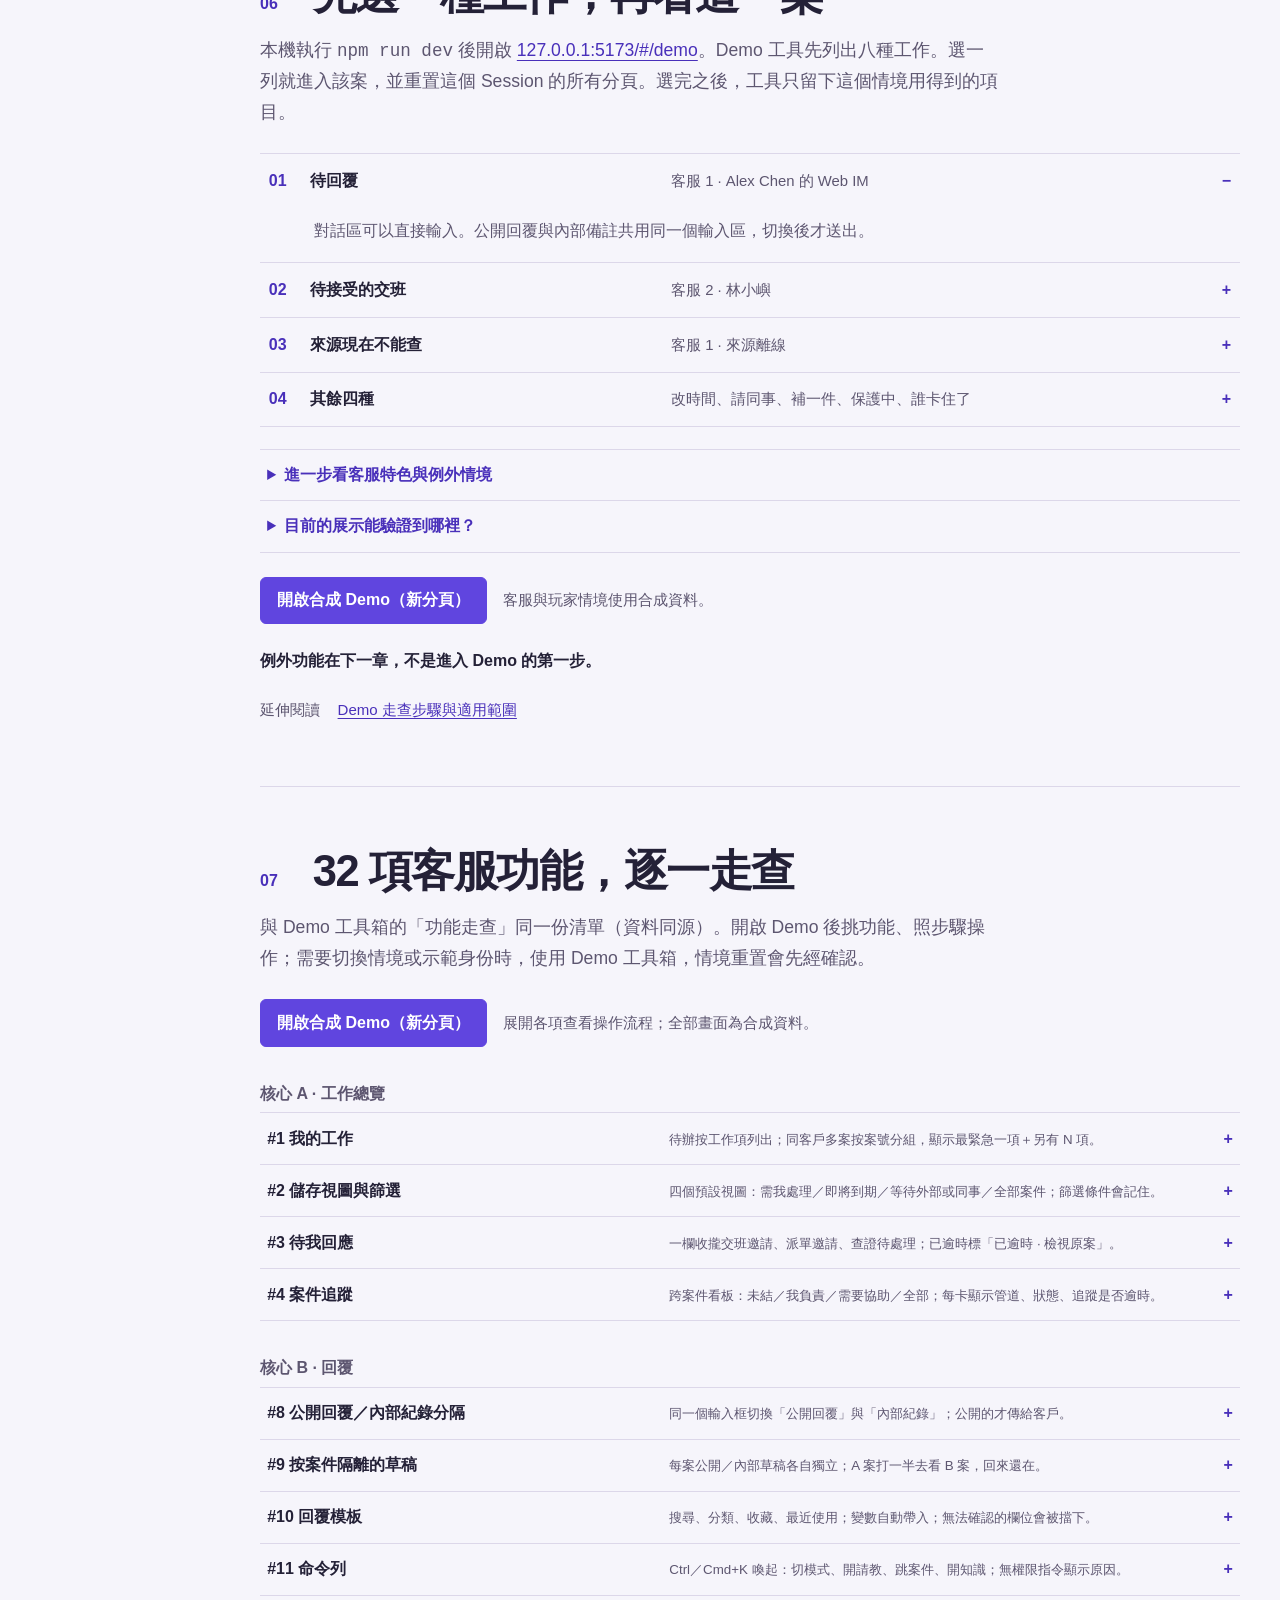
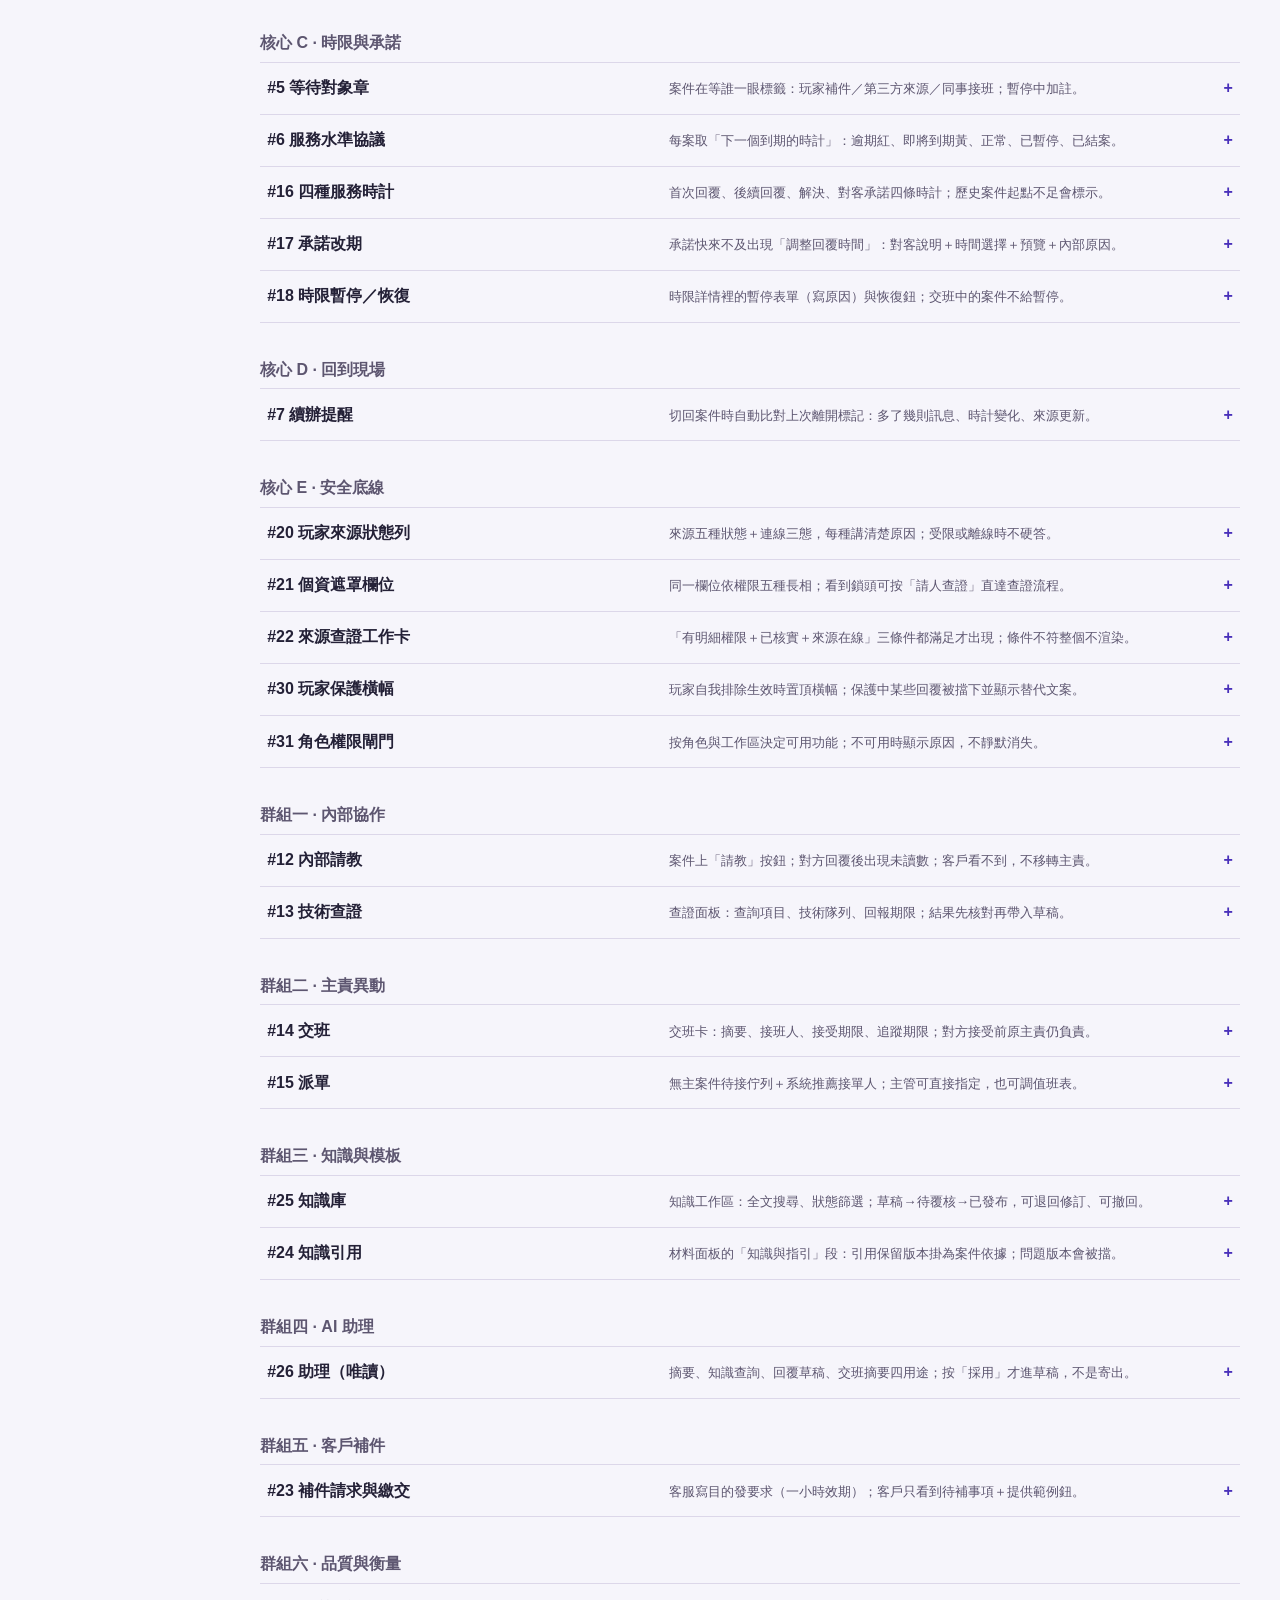
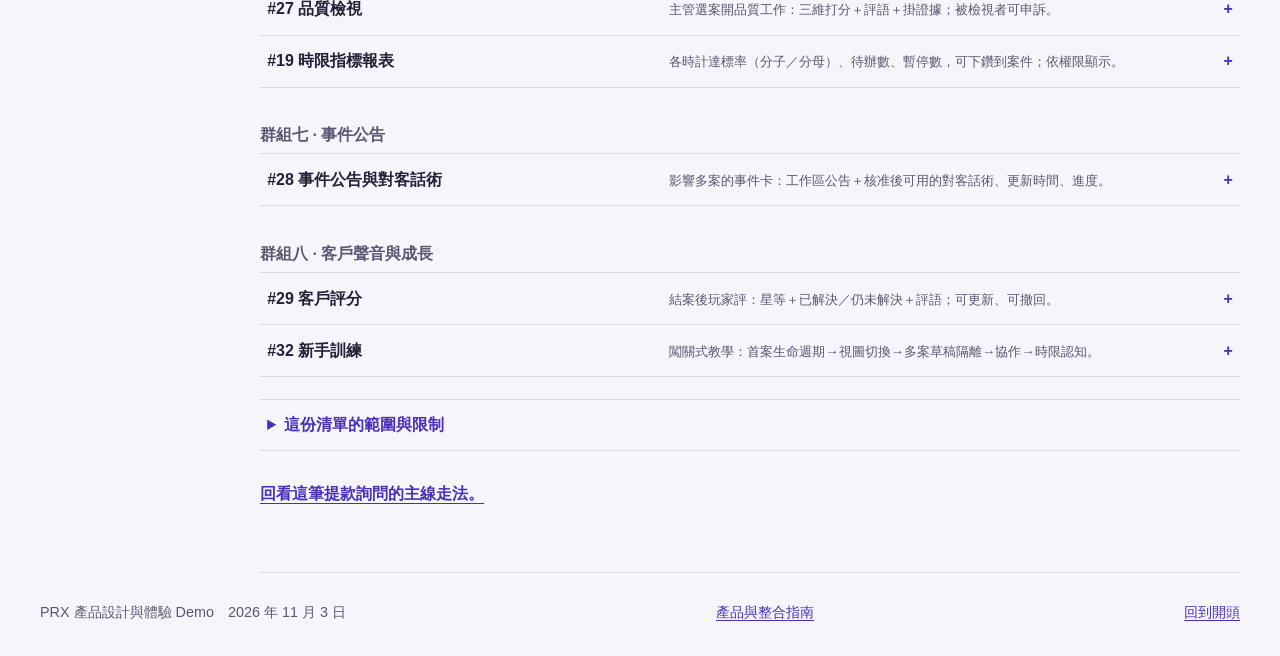
==== commit a19ac3a1: "Publish PRX demo from 511e467dce09" ====
--- a/presentation/index.html
+++ b/presentation/index.html
@@ -129,6 +129,19 @@
   details > :not(summary),.scenario[hidden] { display:block!important }
   .figure,.example,.scenario { break-inside:avoid }
 }
+/* walkthrough:css */
+.walk-group h3 { font-size: 1rem; color: var(--muted); border-bottom: 1px solid var(--rule); padding-bottom: .4rem; margin-top: 2.2rem }
+ol.walk { list-style: none; margin: 0; padding: 0 }
+ol.walk summary { list-style: none; display: grid; grid-template-columns: minmax(0, 1fr) minmax(0, 1.35fr) 1.5rem; gap: .6rem; align-items: baseline; color: var(--ink); padding: .72rem .45rem }
+ol.walk summary::-webkit-details-marker { display: none }
+ol.walk summary::after { content: "+"; justify-self: end; color: var(--link) }
+ol.walk details[open] summary::after { content: "−" }
+ol.walk summary small { font-weight: 400; color: var(--muted) }
+ol.walk summary:hover { background: var(--tint) }
+ol.steps { margin: .25rem 0 .2rem; padding-left: 1.3rem; display: grid; gap: .25rem }
+.demo-action { flex-wrap: wrap }
+@media (max-width: 700px) { ol.walk summary { grid-template-columns: minmax(0, 1fr) 1.5rem } ol.walk summary small { grid-column: 1 / -1 } }
+/* /walkthrough:css */
 </style>
 </head>
 <body>
@@ -150,6 +163,7 @@
           <li><a href="#ngss3"><span aria-hidden="true">04</span>第一個來源怎麼接？</a></li>
           <li><a href="#future"><span aria-hidden="true">05</span>何時適合擴大投入？</a></li>
           <li><a href="#demo"><span aria-hidden="true">06</span>現在的 Demo 能看什麼？</a></li>
+          <li><a href="#walkthrough"><span aria-hidden="true">07</span>功能走查</a></li>
         </ol>
       </nav>
     </div>
@@ -165,6 +179,7 @@
       <li><a href="#ngss3"><span aria-hidden="true">04</span>NGSS3 接入</a></li>
       <li><a href="#future"><span aria-hidden="true">05</span>擴展條件</a></li>
       <li><a href="#demo"><span aria-hidden="true">06</span>現有 Demo</a></li>
+      <li><a href="#walkthrough"><span aria-hidden="true">07</span>功能走查</a></li>
     </ol>
   </nav>
   <main>
@@ -366,20 +381,20 @@
     </section>
 
     <section class="chapter" id="demo" aria-labelledby="demo-title">
-      <div class="chapter-title"><span aria-hidden="true">06</span><h2 id="demo-title">在 Demo 走一遍客服怎麼接手</h2></div>
-      <p class="lead">在 IN101 工作區以客服 1 進入「客服中心」，從「待接入」開啟林小嶼的提款案。沿著下方步驟操作，看看客服如何把查證結果交代給玩家。</p>
+      <div class="chapter-title"><span aria-hidden="true">06</span><h2 id="demo-title">先選一種工作，再看這一案</h2></div>
+      <p class="lead">本機執行 <code>npm run dev</code> 後開啟 <a href="http://127.0.0.1:5173/#/demo">127.0.0.1:5173/#/demo</a>。Demo 工具先列出八種工作。選一列就進入該案，並重置這個 Session 的所有分頁。選完之後，工具只留下這個情境用得到的項目。</p>
       <ol class="gates" id="mission-control">
-        <li><details id="topic-queue"><summary><strong>接案，回到「我的工作」</strong><small>比較待處理、即將到期與等待</small></summary><div class="detail">
-          <p>按「接手」後，從 Mission Control 的「我的工作」追蹤案件，查看主責、等候原因與時計。切換其他案件再返回，觀察清單脈絡和各案草稿如何保留。</p>
+        <li><details id="topic-queue" open><summary><strong>待回覆</strong><small>客服 1 · Alex Chen 的 Web IM</small></summary><div class="detail">
+          <p>對話區可以直接輸入。公開回覆與內部備註共用同一個輸入區，切換後才送出。</p>
         </div></details></li>
-        <li><details id="topic-player-context"><summary><strong>到 Player 360 查證</strong><small>對照本案來源、狀態與資料時間</small></summary><div class="detail">
-          <p>找本案對應的交易證據，對照「支付商已接收指令」與「尚無到帳確認」。再比較來源未知、過期或遮罩時，哪些資訊仍可用來回覆。</p>
+        <li><details id="topic-handoff"><summary><strong>待接受的交班</strong><small>客服 2 · 林小嶼</small></summary><div class="detail">
+          <p>下一步是接受交班。要看原主責，按「看原主責」，不會再重置。</p>
         </div></details></li>
-        <li><details id="topic-handoff"><summary><strong>回覆或交班</strong><small>辨識對客承諾和目前主責</small></summary><div class="detail">
-          <p>準備一則公開回覆，確認收件目標與內容，再另留內部備註。若需換班，比較交班待接受與已接受時的主責。AI 建議稿由客服審閱。</p>
+        <li><details id="topic-player-context"><summary><strong>來源現在不能查</strong><small>客服 1 · 來源離線</small></summary><div class="detail">
+          <p>標題寫著來源無法查驗，右側停在資料。不要把離線資料當成已到帳。</p>
         </div></details></li>
-        <li><details id="topic-closeout"><summary><strong>從玩家端確認結果</strong><small>比較續原案與進入評價</small></summary><div class="detail">
-          <p>切到合成客戶端，選「仍未解決」看原案如何接續。再以另一輪走「已解決」，查看評價流程。</p>
+        <li><details id="topic-closeout"><summary><strong>其餘四種</strong><small>改時間、請同事、補一件、保護中、誰卡住了</small></summary><div class="detail">
+          <p>要改對客時間會看到下一步與期限。請同事看不轉移主責。請客戶補一件直接看到補件目的。保護中不能發一般回覆。誰卡住了是主管的案件區。</p>
         </div></details></li>
       </ol>
       <div class="disclosures">
@@ -399,8 +414,276 @@
         <a class="button" href="https://mikac05.github.io/PRX-Demo/#/demo" target="_blank" rel="noopener">開啟合成 Demo（新分頁）</a>
         <span>客服與玩家情境使用合成資料。</span>
       </div>
+      <p class="bridge">例外功能在下一章，不是進入 Demo 的第一步。</p>
       <p class="related"><span>延伸閱讀</span><a href="./guide.html#demo">Demo 走查步驟與適用範圍</a></p>
     </section>
+<!-- walkthrough:chapter -->
+    <section class="chapter" id="walkthrough" aria-labelledby="walkthrough-title">
+      <div class="chapter-title"><span aria-hidden="true">07</span><h2 id="walkthrough-title">32 項客服功能，逐一走查</h2></div>
+      <p class="lead">與 Demo 工具箱的「功能走查」同一份清單（資料同源）。開啟 Demo 後挑功能、照步驟操作；需要切換情境或示範身份時，使用 Demo 工具箱，情境重置會先經確認。</p>
+      <div class="demo-action">
+        <a class="button" href="https://mikac05.github.io/PRX-Demo/#/demo" target="_blank" rel="noopener">開啟合成 Demo（新分頁）</a>
+        <span>展開各項查看操作流程；全部畫面為合成資料。</span>
+      </div>
+<div class="walk-group">
+        <h3>核心 A · 工作總覽</h3>
+        <ol class="walk">
+          <li><details id="feature-1"><summary><strong>#1 我的工作</strong><small>待辦按工作項列出；同客戶多案按案號分組，顯示最緊急一項＋另有 N 項。</small></summary><div class="detail"><ol class="steps">
+              <li>開「我的工作」。</li>
+              <li>瀏覽按緊急度排好的工作項。</li>
+              <li>點一項進入案件處理。</li>
+              <li>處理完回來，列表自動更新。</li>
+            </ol></div></details></li>
+          <li><details id="feature-2"><summary><strong>#2 儲存視圖與篩選</strong><small>四個預設視圖：需我處理／即將到期／等待外部或同事／全部案件；篩選條件會記住。</small></summary><div class="detail"><ol class="steps">
+              <li>點視圖標籤，列表即時切換。</li>
+              <li>再按範圍（我的、待認領、團隊）與狀態細篩。</li>
+              <li>切換其他頁面再回來，確認篩選仍在。</li>
+            </ol></div></details></li>
+          <li><details id="feature-3"><summary><strong>#3 待我回應</strong><small>一欄收攏交班邀請、派單邀請、查證待處理；已逾時標「已逾時 · 檢視原案」。</small></summary><div class="detail"><ol class="steps">
+              <li>開「待我回應」。</li>
+              <li>看標籤區分種類。</li>
+              <li>點一列直達原案對應位置處理。</li>
+            </ol></div></details></li>
+          <li><details id="feature-4"><summary><strong>#4 案件追蹤</strong><small>跨案件看板：未結／我負責／需要協助／全部；每卡顯示管道、狀態、追蹤是否逾時。</small></summary><div class="detail"><ol class="steps">
+              <li>開「案件追蹤」。</li>
+              <li>選篩選。</li>
+              <li>鳥瞰哪些案卡住。</li>
+              <li>點卡進入處理。</li>
+            </ol></div></details></li>
+        </ol>
+      </div>
+<div class="walk-group">
+        <h3>核心 B · 回覆</h3>
+        <ol class="walk">
+          <li><details id="feature-8"><summary><strong>#8 公開回覆／內部紀錄分隔</strong><small>同一個輸入框切換「公開回覆」與「內部紀錄」；公開的才傳給客戶。</small></summary><div class="detail"><ol class="steps">
+              <li>確認頂部模式（公開／內部）。</li>
+              <li>輸入內容。</li>
+              <li>Ctrl+Enter 送出（Esc 取消匯入）。</li>
+              <li>內部紀錄進時間軸但標示為內部。</li>
+            </ol></div></details></li>
+          <li><details id="feature-9"><summary><strong>#9 按案件隔離的草稿</strong><small>每案公開／內部草稿各自獨立；A 案打一半去看 B 案，回來還在。</small></summary><div class="detail"><ol class="steps">
+              <li>A 案輸入不送出。</li>
+              <li>切 B 案輸入。</li>
+              <li>切回 A 案，兩邊草稿各自保留。</li>
+              <li>分別送出。</li>
+            </ol></div></details></li>
+          <li><details id="feature-10"><summary><strong>#10 回覆模板</strong><small>搜尋、分類、收藏、最近使用；變數自動帶入；無法確認的欄位會被擋下。</small></summary><div class="detail"><ol class="steps">
+              <li>按發話區的「回覆模板」。</li>
+              <li>搜尋或瀏覽分類。</li>
+              <li>預覽內容與變數。</li>
+              <li>插入草稿，審閱後送出。</li>
+            </ol></div></details></li>
+          <li><details id="feature-11"><summary><strong>#11 命令列</strong><small>Ctrl／Cmd+K 喚起：切模式、開請教、跳案件、開知識；無權限指令顯示原因。</small></summary><div class="detail"><ol class="steps">
+              <li>按 Ctrl+K（Mac 為 Cmd+K）。</li>
+              <li>輸入關鍵字。</li>
+              <li>選動作或案件，直接執行或跳轉。</li>
+            </ol></div></details></li>
+        </ol>
+      </div>
+<div class="walk-group">
+        <h3>核心 C · 時限與承諾</h3>
+        <ol class="walk">
+          <li><details id="feature-5"><summary><strong>#5 等待對象章</strong><small>案件在等誰一眼標籤：玩家補件／第三方來源／同事接班；暫停中加註。</small></summary><div class="detail"><ol class="steps">
+              <li>不用操作，開案即見。</li>
+              <li>掃過列表，確認等待中案件卡在哪。</li>
+            </ol></div></details></li>
+          <li><details id="feature-6"><summary><strong>#6 服務水準協議</strong><small>每案取「下一個到期的時計」：逾期紅、即將到期黃、正常、已暫停、已結案。</small></summary><div class="detail"><ol class="steps">
+              <li>掃列表看顏色。</li>
+              <li>點徽章或進案看時限詳情（定義、規則、起點、完成證據、暫停紀錄）。</li>
+            </ol></div></details></li>
+          <li><details id="feature-16"><summary><strong>#16 四種服務時計</strong><small>首次回覆、後續回覆、解決、對客承諾四條時計；歷史案件起點不足會標示。</small></summary><div class="detail"><ol class="steps">
+              <li>進案開時限詳情。</li>
+              <li>看四條各剩多少、誰負責。</li>
+              <li>該回的回、該暫停的暫停。</li>
+            </ol></div></details></li>
+          <li><details id="feature-17"><summary><strong>#17 承諾改期</strong><small>承諾快來不及出現「調整回覆時間」：對客說明＋時間選擇＋預覽＋內部原因。</small></summary><div class="detail"><ol class="steps">
+              <li>寫對客說明。</li>
+              <li>選新時間，看預覽確認。</li>
+              <li>寫內部原因（僅內部可見）。</li>
+              <li>傳送改期說明；投遞待確認時原時間不變並提示。</li>
+            </ol></div></details></li>
+          <li><details id="feature-18"><summary><strong>#18 時限暫停／恢復</strong><small>時限詳情裡的暫停表單（寫原因）與恢復鈕；交班中的案件不給暫停。</small></summary><div class="detail"><ol class="steps">
+              <li>確認有合法等待原因。</li>
+              <li>寫原因暫停解決時計。</li>
+              <li>可用 Demo 工具「快進 15 分鐘」觀察暫停效果。</li>
+              <li>原因消失後恢復，紀錄留存備查。</li>
+            </ol></div></details></li>
+        </ol>
+      </div>
+<div class="walk-group">
+        <h3>核心 D · 回到現場</h3>
+        <ol class="walk">
+          <li><details id="feature-7"><summary><strong>#7 續辦提醒</strong><small>切回案件時自動比對上次離開標記：多了幾則訊息、時計變化、來源更新。</small></summary><div class="detail"><ol class="steps">
+              <li>在 A 案建立離開時的脈絡。</li>
+              <li>A→B→C→A 切回 A 案。</li>
+              <li>看到提醒，點開看差異。</li>
+              <li>繼續處理。</li>
+            </ol></div></details></li>
+        </ol>
+      </div>
+<div class="walk-group">
+        <h3>核心 E · 安全底線</h3>
+        <ol class="walk">
+          <li><details id="feature-20"><summary><strong>#20 玩家來源狀態列</strong><small>來源五種狀態＋連線三態，每種講清楚原因；受限或離線時不硬答。</small></summary><div class="detail"><ol class="steps">
+              <li>切換到「來源故障」情境。</li>
+              <li>開案即見來源狀態變化。</li>
+              <li>改用查證（#13）或等恢復，不硬答。</li>
+            </ol></div></details></li>
+          <li><details id="feature-21"><summary><strong>#21 個資遮罩欄位</strong><small>同一欄位依權限五種長相；看到鎖頭可按「請人查證」直達查證流程。</small></summary><div class="detail"><ol class="steps">
+              <li>以摘要權限身分開案。</li>
+              <li>找到受限欄位（鎖頭）。</li>
+              <li>按「請人查證」進查證流程。</li>
+              <li>結果回來帶入草稿。</li>
+              <li>再切回明細權限身分對照同一欄位。</li>
+            </ol></div></details></li>
+          <li><details id="feature-22"><summary><strong>#22 來源查證工作卡</strong><small>「有明細權限＋已核實＋來源在線」三條件都滿足才出現；條件不符整個不渲染。</small></summary><div class="detail"><ol class="steps">
+              <li>以明細權限身分開案。</li>
+              <li>來源在線時查看進階查證操作。</li>
+              <li>切換情境或身分，確認條件不符時卡片不出現。</li>
+            </ol></div></details></li>
+          <li><details id="feature-30"><summary><strong>#30 玩家保護橫幅</strong><small>玩家自我排除生效時置頂橫幅；保護中某些回覆被擋下並顯示替代文案。</small></summary><div class="detail"><ol class="steps">
+              <li>在 Demo 工具箱展開「玩家保護（RG）」。</li>
+              <li>為合成玩家觸發保護事件並確認生效。</li>
+              <li>開該玩家案件，看到橫幅。</li>
+              <li>照橫幅指示應對；被擋的回覆改用合規說法。</li>
+            </ol></div></details></li>
+          <li><details id="feature-31"><summary><strong>#31 角色權限閘門</strong><small>按角色與工作區決定可用功能；不可用時顯示原因，不靜默消失。</small></summary><div class="detail"><ol class="steps">
+              <li>切換到無客服權限的示範身份。</li>
+              <li>點到無權功能，看到原因說明。</li>
+              <li>改用請教或改派找有權的人。</li>
+            </ol></div></details></li>
+        </ol>
+      </div>
+<div class="walk-group">
+        <h3>群組一 · 內部協作</h3>
+        <ol class="walk">
+          <li><details id="feature-12"><summary><strong>#12 內部請教</strong><small>案件上「請教」按鈕；對方回覆後出現未讀數；客戶看不到，不移轉主責。</small></summary><div class="detail"><ol class="steps">
+              <li>按「請教」，選對象、寫問題、設回覆期限。</li>
+              <li>送出後，另開後台分頁切到受邀同事，在待辦看到「待我處理」。</li>
+              <li>對方接受並回覆（可附對客建議）。</li>
+              <li>回到原案，按鈕出現未讀數，展開查看。</li>
+              <li>對客建議一鍵帶入草稿，審閱後送出。</li>
+              <li>分支：對方可婉拒（寫原因）、我方可取消、可移交新主責。</li>
+            </ol></div></details></li>
+          <li><details id="feature-13"><summary><strong>#13 技術查證</strong><small>查證面板：查詢項目、技術隊列、回報期限；結果先核對再帶入草稿。</small></summary><div class="detail"><ol class="steps">
+              <li>明細權限不足時（或從 #21 鎖頭直達）。</li>
+              <li>選查詢項目＋技術隊列＋期限送出。</li>
+              <li>在 Demo 工具箱展開「技術群模擬」回報結果。</li>
+              <li>結果回原案，核對後帶入回覆草稿。</li>
+              <li>可補充追問、可取消。</li>
+            </ol></div></details></li>
+        </ol>
+      </div>
+<div class="walk-group">
+        <h3>群組二 · 主責異動</h3>
+        <ol class="walk">
+          <li><details id="feature-14"><summary><strong>#14 交班</strong><small>交班卡：摘要、接班人、接受期限、追蹤期限；對方接受前原主責仍負責。</small></summary><div class="detail"><ol class="steps">
+              <li>切到「主管交班」情境。</li>
+              <li>發起交班：寫摘要、選對象、設接受期限。</li>
+              <li>另開後台分頁切到接班人，在待辦接受或退回（寫理由）。</li>
+              <li>回到原案對照接受前後的主責顯示。</li>
+              <li>原主責或有分派權者可撤回、改派。</li>
+            </ol></div></details></li>
+          <li><details id="feature-15"><summary><strong>#15 派單</strong><small>無主案件待接佇列＋系統推薦接單人；主管可直接指定，也可調值班表。</small></summary><div class="detail"><ol class="steps">
+              <li>以主管身分開啟待接佇列。</li>
+              <li>看推薦理由（能中文、當班中、有容量）。</li>
+              <li>直接指定接單人。</li>
+              <li>被指定者在待辦接受或退回（寫理由）。</li>
+            </ol></div></details></li>
+        </ol>
+      </div>
+<div class="walk-group">
+        <h3>群組三 · 知識與模板</h3>
+        <ol class="walk">
+          <li><details id="feature-25"><summary><strong>#25 知識庫</strong><small>知識工作區：全文搜尋、狀態篩選；草稿→待覆核→已發布，可退回修訂、可撤回。</small></summary><div class="detail"><ol class="steps">
+              <li>開知識工作區。</li>
+              <li>搜尋找答案，開文章看內容與版本。</li>
+              <li>有權者新增／編輯（走覆核才發布）。</li>
+              <li>撤回下架問題版本。</li>
+            </ol></div></details></li>
+          <li><details id="feature-24"><summary><strong>#24 知識引用</strong><small>材料面板的「知識與指引」段：引用保留版本掛為案件依據；問題版本會被擋。</small></summary><div class="detail"><ol class="steps">
+              <li>在材料面板搜尋案件知識。</li>
+              <li>引用，保留版本掛為依據。</li>
+              <li>要轉對客走模板或手寫，不直接張貼內部指引。</li>
+            </ol></div></details></li>
+        </ol>
+      </div>
+<div class="walk-group">
+        <h3>群組四 · AI 助理</h3>
+        <ol class="walk">
+          <li><details id="feature-26"><summary><strong>#26 助理（唯讀）</strong><small>摘要、知識查詢、回覆草稿、交班摘要四用途；按「採用」才進草稿，不是寄出。</small></summary><div class="detail"><ol class="steps">
+              <li>開助理面板，選用途。</li>
+              <li>輸問題（知識查詢可選對客／內部）。</li>
+              <li>產生後檢視內容與依據。</li>
+              <li>採用匯入公開草稿，再審閱才送出；或複製交班摘要。</li>
+            </ol></div></details></li>
+        </ol>
+      </div>
+<div class="walk-group">
+        <h3>群組五 · 客戶補件</h3>
+        <ol class="walk">
+          <li><details id="feature-23"><summary><strong>#23 補件請求與繳交</strong><small>客服寫目的發要求（一小時效期）；客戶只看到待補事項＋提供範例鈕。</small></summary><div class="detail"><ol class="steps">
+              <li>客服側寫目的發補件要求。</li>
+              <li>另開用戶端分頁，客戶看到待補事項。</li>
+              <li>按「提供範例」繳交（合成範例，不收真實文件）。</li>
+              <li>客服審核：通過或退件（寫原因）。</li>
+              <li>逾期可重提。</li>
+            </ol></div></details></li>
+        </ol>
+      </div>
+<div class="walk-group">
+        <h3>群組六 · 品質與衡量</h3>
+        <ol class="walk">
+          <li><details id="feature-27"><summary><strong>#27 品質檢視</strong><small>主管選案開品質工作：三維打分＋評語＋掛證據；被檢視者可申訴。</small></summary><div class="detail"><ol class="steps">
+              <li>以主管身分選案件。</li>
+              <li>打分（正確／清晰／負責感）＋寫評語＋掛證據。</li>
+              <li>送出後切到被檢視者查看／申訴。</li>
+              <li>教練跟進。</li>
+            </ol></div></details></li>
+          <li><details id="feature-19"><summary><strong>#19 時限指標報表</strong><small>各時計達標率（分子／分母）、待辦數、暫停數，可下鑽到案件；依權限顯示。</small></summary><div class="detail"><ol class="steps">
+              <li>以主管身分開報表。</li>
+              <li>看總覽。</li>
+              <li>展開某時計，下鑽到具體案件處理。</li>
+            </ol></div></details></li>
+        </ol>
+      </div>
+<div class="walk-group">
+        <h3>群組七 · 事件公告</h3>
+        <ol class="walk">
+          <li><details id="feature-28"><summary><strong>#28 事件公告與對客話術</strong><small>影響多案的事件卡：工作區公告＋核准後可用的對客話術、更新時間、進度。</small></summary><div class="detail"><ol class="steps">
+              <li>以主管身分建事件：名稱、服務、供應商、公告、對客話術、更新時間。</li>
+              <li>客服看到工作區頂端公告橫幅。</li>
+              <li>連結到手頭案件。</li>
+              <li>話術由「回覆模板」選單取得並插入草稿。</li>
+              <li>主管更新進度或結案；修正後舊引用送出時會被擋。</li>
+            </ol></div></details></li>
+        </ol>
+      </div>
+<div class="walk-group">
+        <h3>群組八 · 客戶聲音與成長</h3>
+        <ol class="walk">
+          <li><details id="feature-29"><summary><strong>#29 客戶評分</strong><small>結案後玩家評：星等＋已解決／仍未解決＋評語；可更新、可撤回。</small></summary><div class="detail"><ol class="steps">
+              <li>另開用戶端分頁，選已結案客戶。</li>
+              <li>先選解決結果；已解決才出現 1–5 星。</li>
+              <li>送出評分與意見。</li>
+              <li>客服側看統計與評語；低分案件回頭檢視。</li>
+              <li>可更新或撤回，留版本紀錄。</li>
+            </ol></div></details></li>
+          <li><details id="feature-32"><summary><strong>#32 新手訓練</strong><small>闖關式教學：首案生命週期→視圖切換→多案草稿隔離→協作→時限認知。</small></summary><div class="detail"><ol class="steps">
+              <li>按下方按鈕開啟 Day-1 訓練。</li>
+              <li>選關卡，照步驟在真實介面操作。</li>
+              <li>完成。老手可跳關，入口常駐 Demo 工具。</li>
+            </ol></div></details></li>
+        </ol>
+      </div>
+      <div class="disclosures">
+        <details id="walkthrough-scope"><summary>這份清單的範圍與限制</summary><div class="detail">
+          <p>清單涵蓋 32 項合成 Demo 功能，與 docs/SUPPORT-FEATURES-REVIEW.md 及 Demo 工具箱同源維護。角色、來源、AI、投遞與事件都是模擬；清單操作不證明真實服務、真人可用性或正式環境行為。</p>
+        </div></details>
+      </div>
+      <p class="bridge"><a href="#demo">回看這筆提款詢問的主線走法。</a></p>
+    </section>
+<!-- /walkthrough:chapter -->
   </main>
 </div>
 <footer class="frame footer"><span>PRX 產品設計與體驗 Demo　2026 年 11 月 3 日</span><a href="./guide.html">產品與整合指南</a><a href="#top">回到開頭</a></footer>
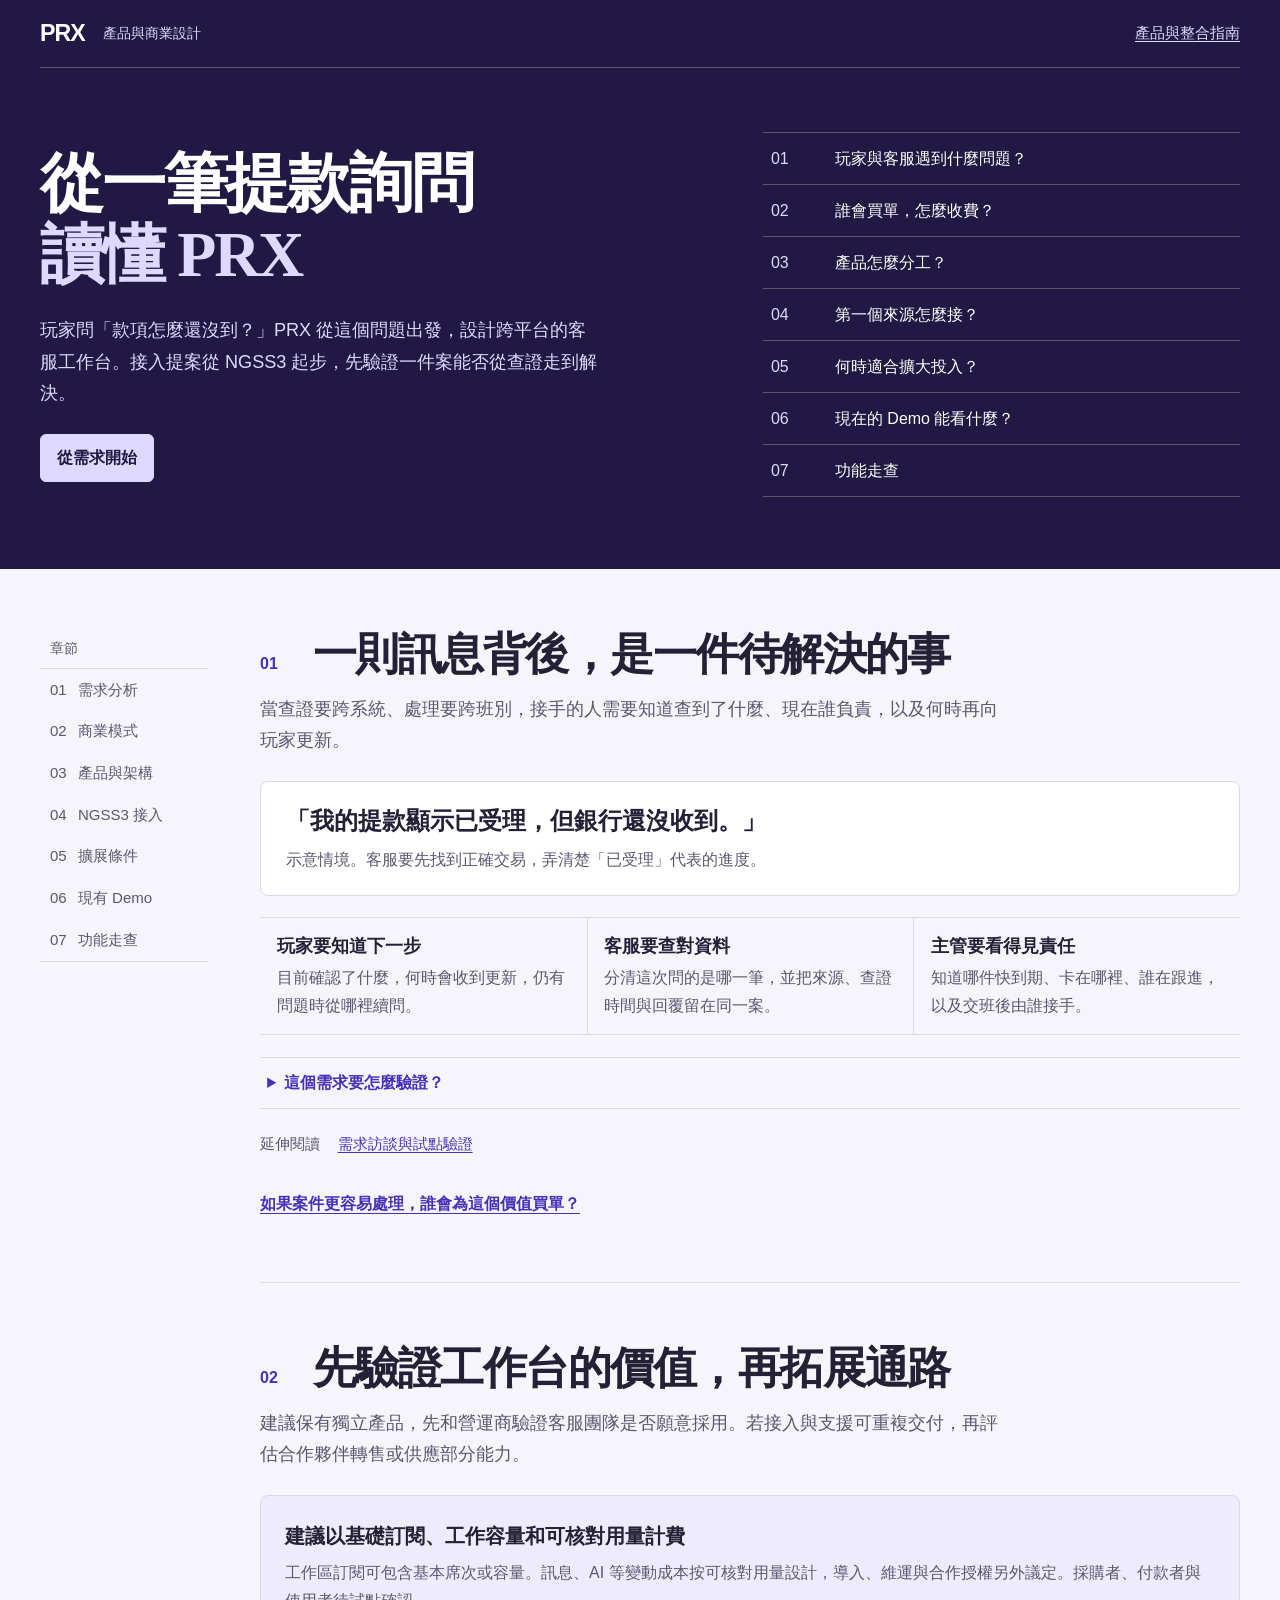
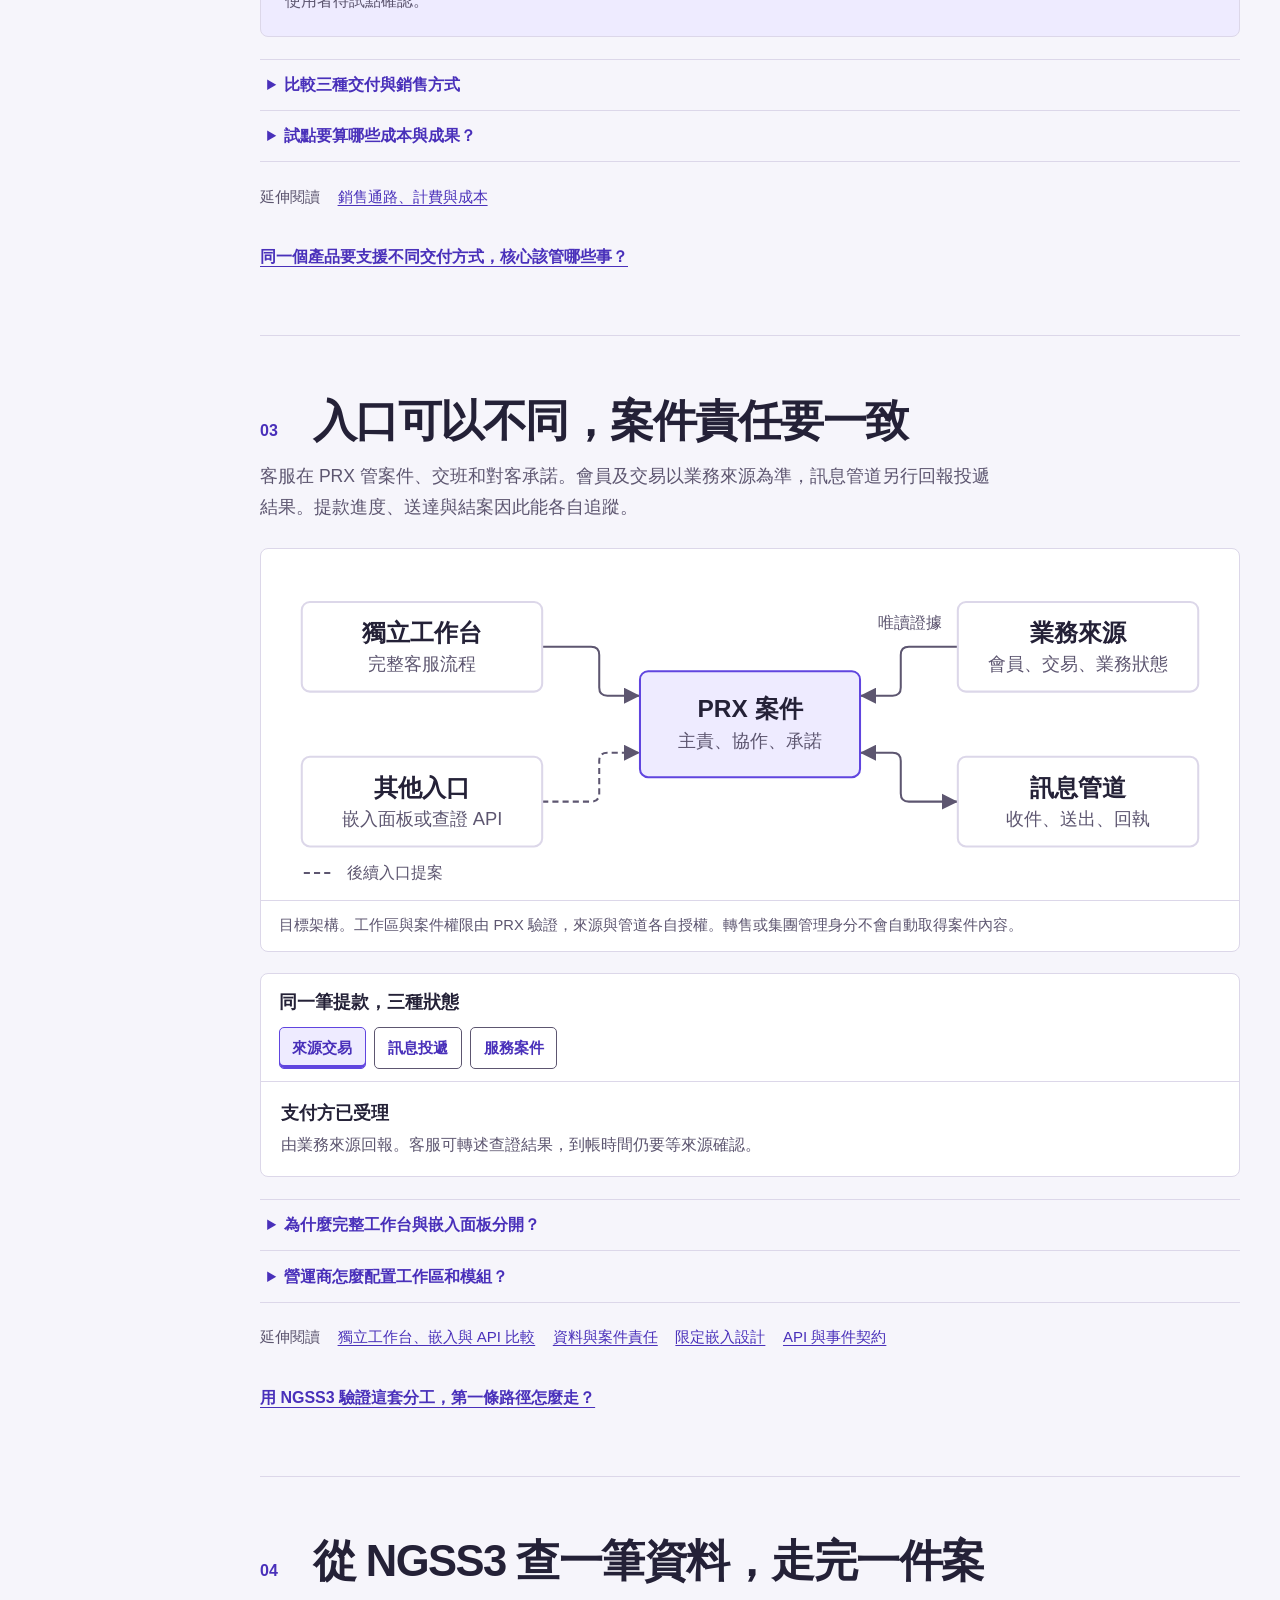
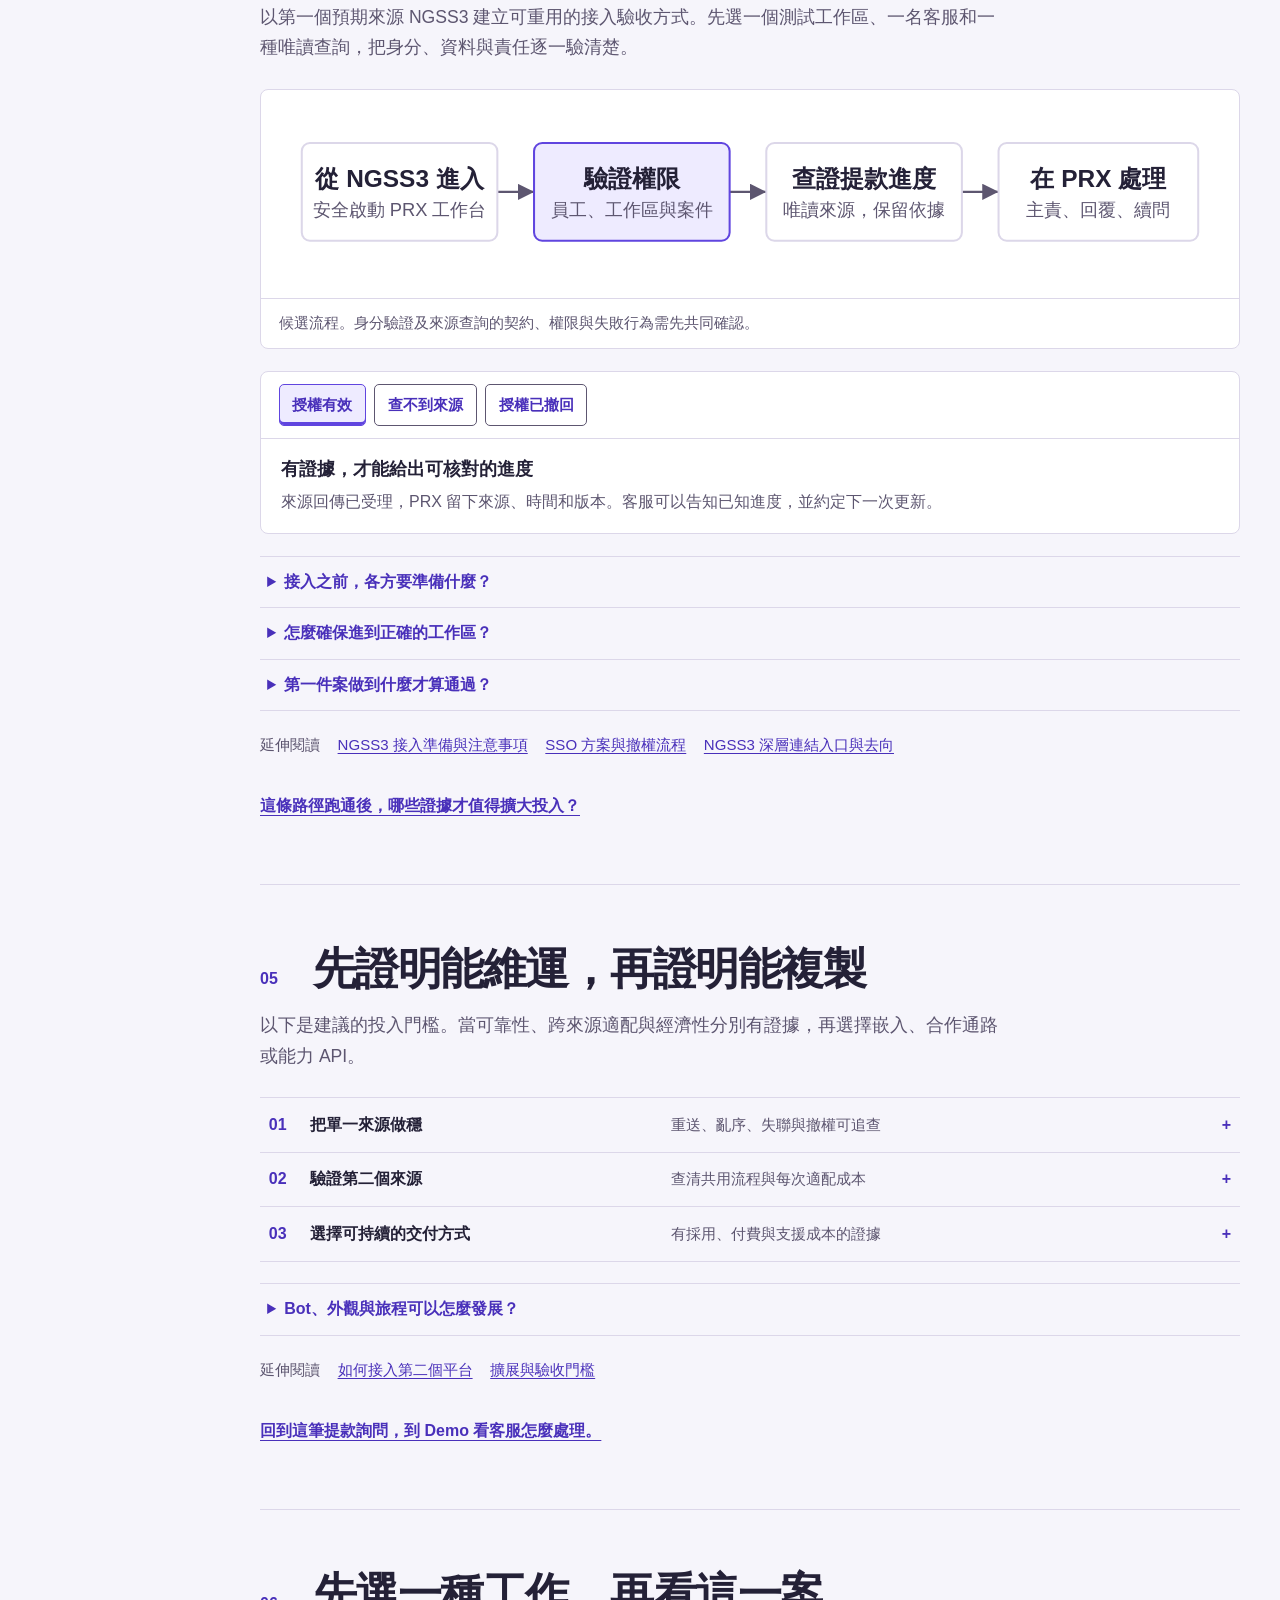
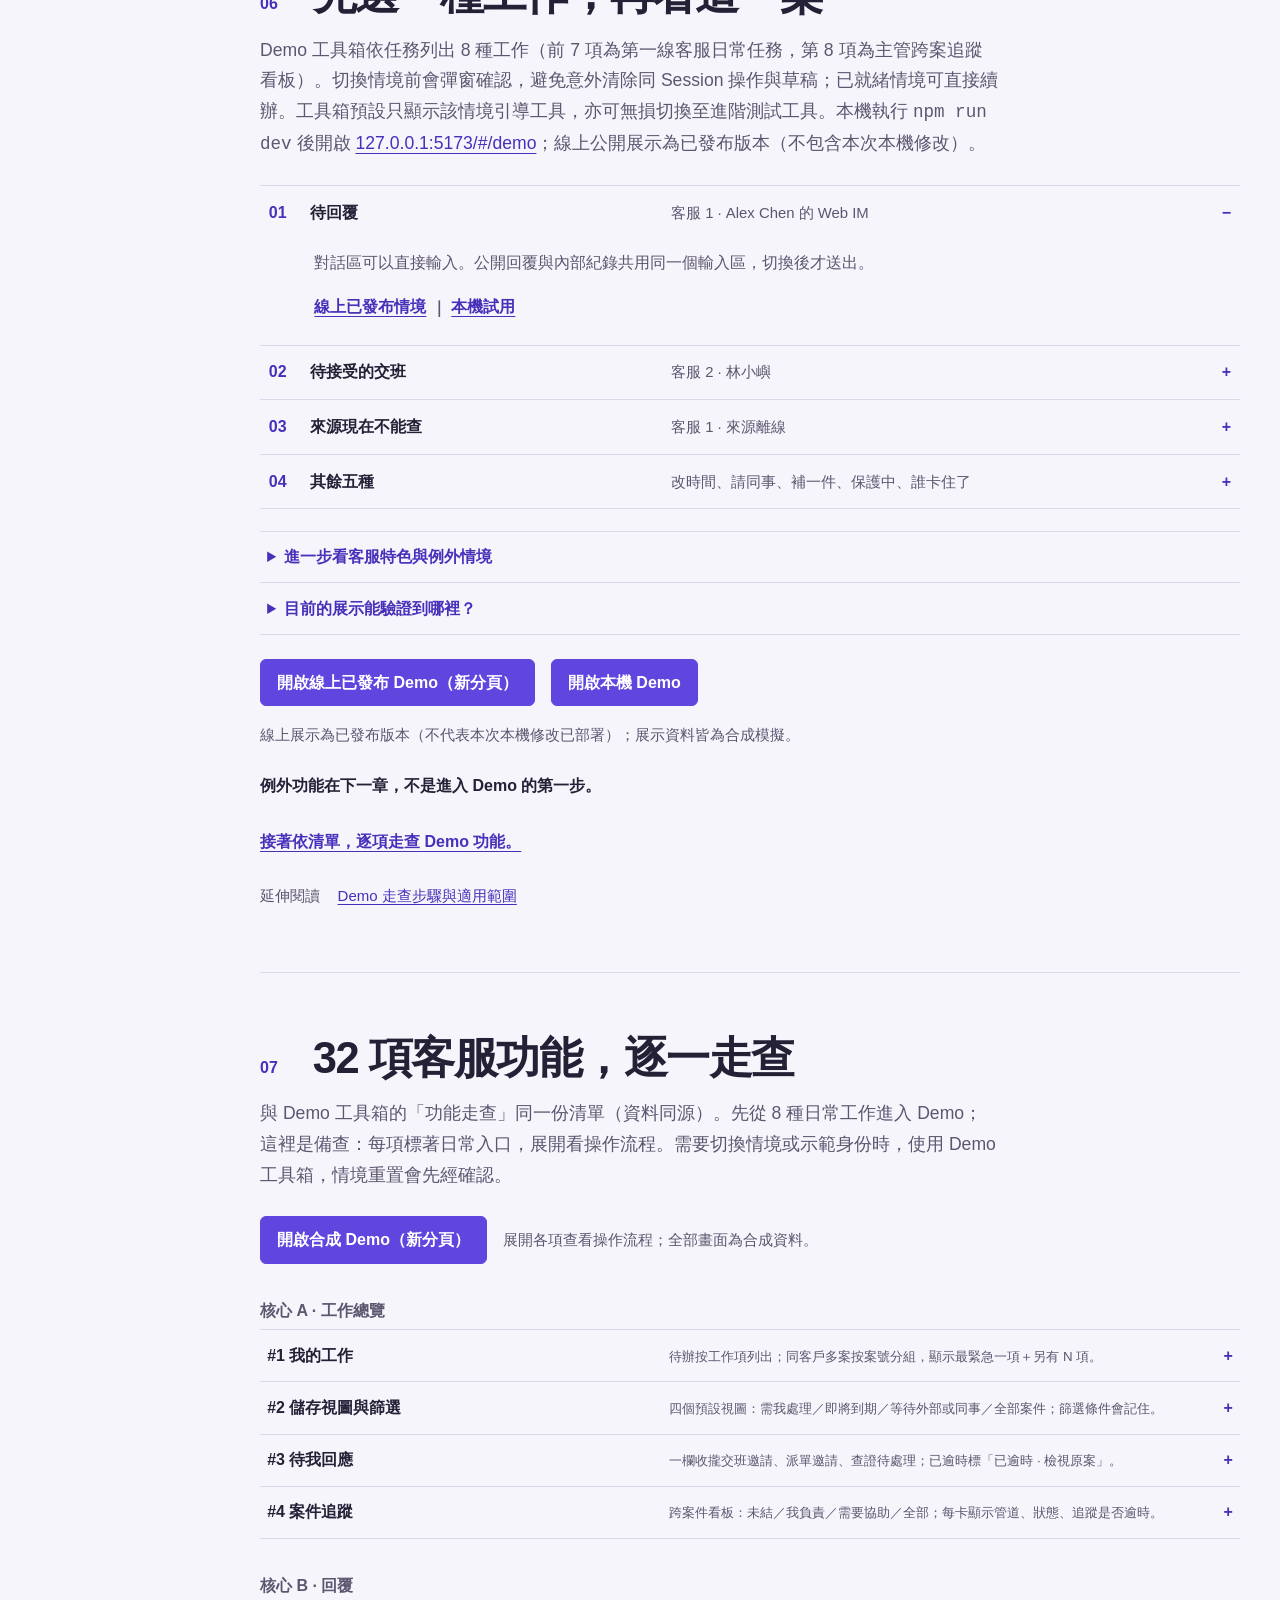
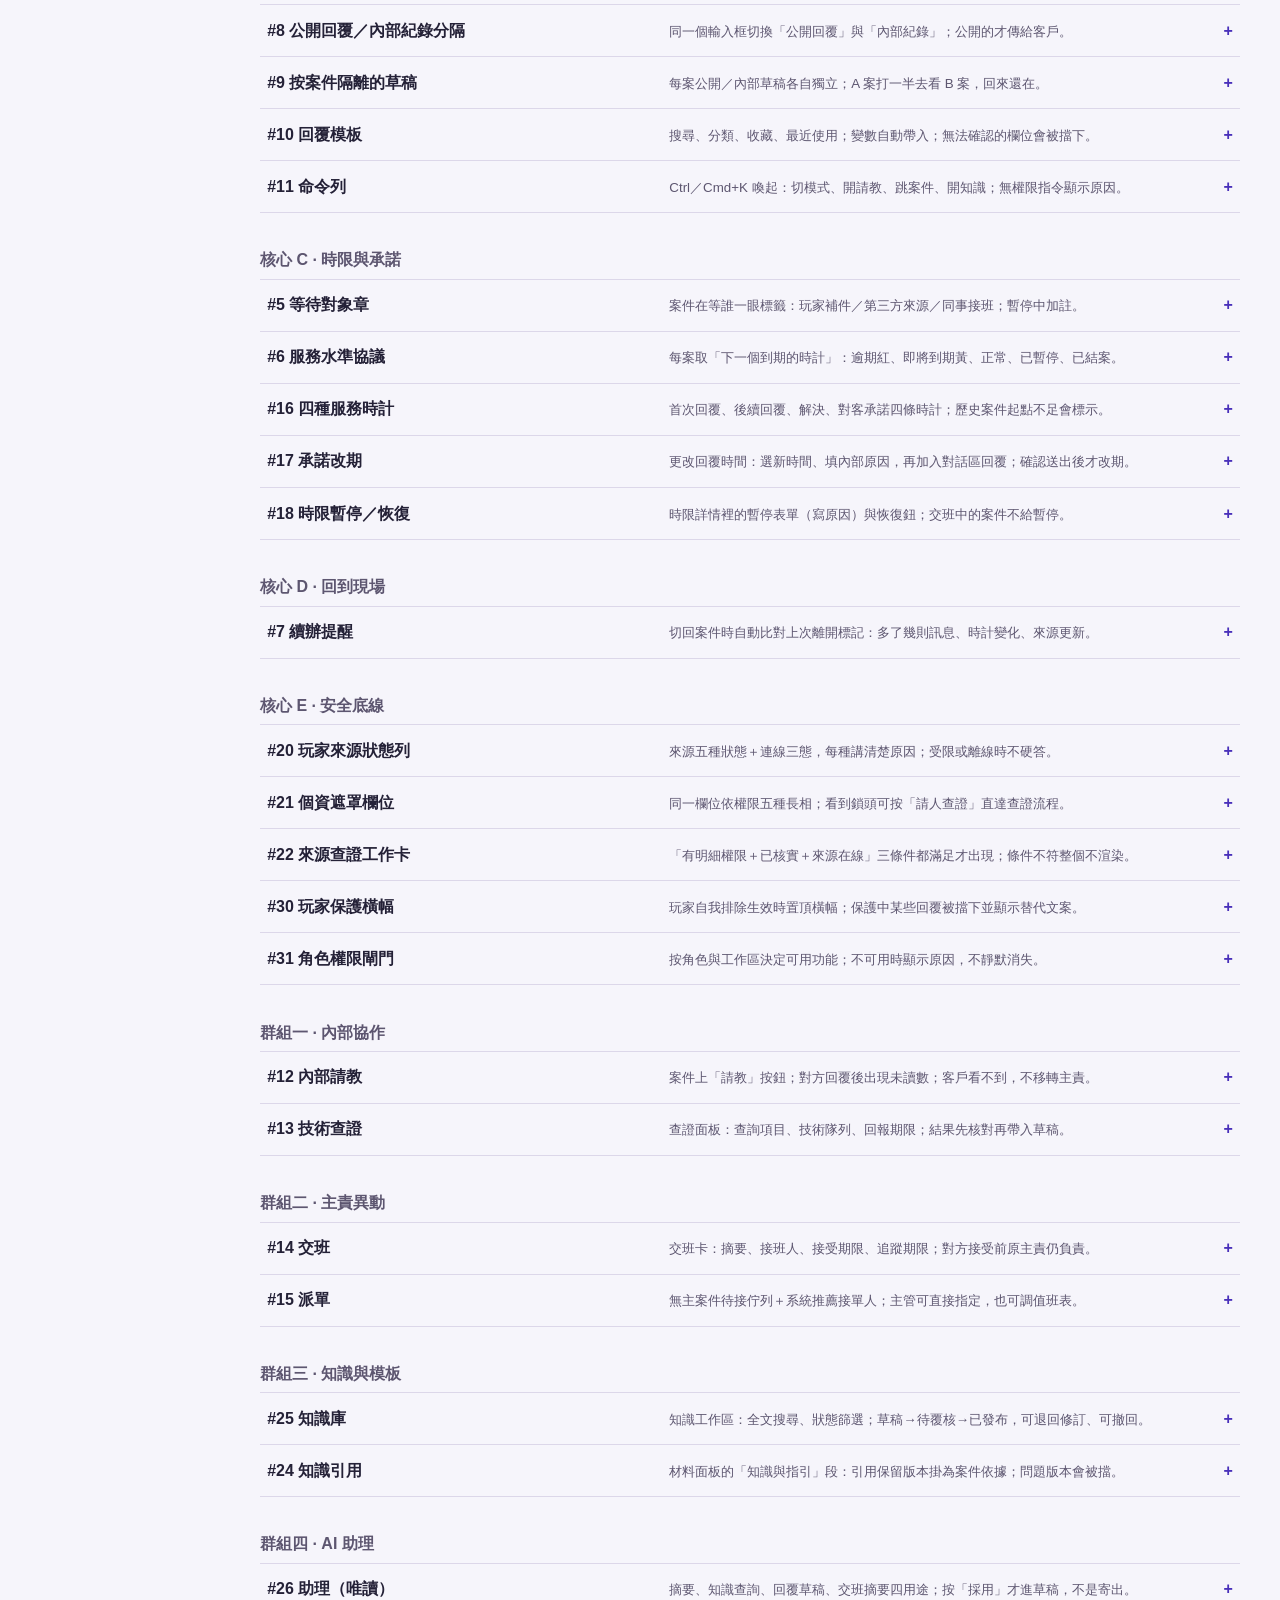
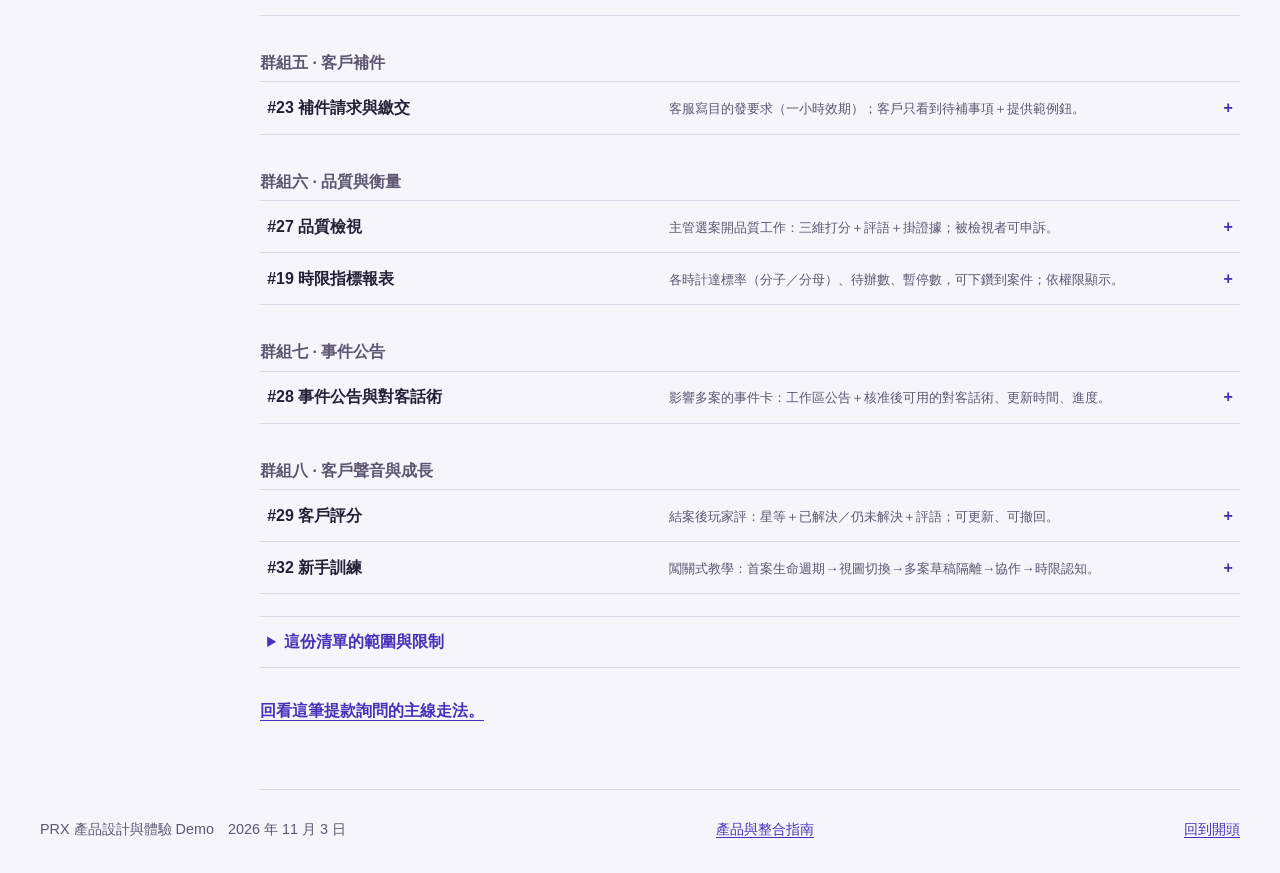
==== commit df5e2202: "Publish PRX demo from 6cc7233b0981" ====
--- a/presentation/index.html
+++ b/presentation/index.html
@@ -139,6 +139,7 @@
 ol.walk summary small { font-weight: 400; color: var(--muted) }
 ol.walk summary:hover { background: var(--tint) }
 ol.steps { margin: .25rem 0 .2rem; padding-left: 1.3rem; display: grid; gap: .25rem }
+ol.walk .daily { margin: .35rem 0 0; font-size: .85rem; color: var(--muted) }
 .demo-action { flex-wrap: wrap }
 @media (max-width: 700px) { ol.walk summary { grid-template-columns: minmax(0, 1fr) 1.5rem } ol.walk summary small { grid-column: 1 / -1 } }
 /* /walkthrough:css */
@@ -382,19 +383,29 @@
 
     <section class="chapter" id="demo" aria-labelledby="demo-title">
       <div class="chapter-title"><span aria-hidden="true">06</span><h2 id="demo-title">先選一種工作，再看這一案</h2></div>
-      <p class="lead">本機執行 <code>npm run dev</code> 後開啟 <a href="http://127.0.0.1:5173/#/demo">127.0.0.1:5173/#/demo</a>。Demo 工具先列出八種工作。選一列就進入該案，並重置這個 Session 的所有分頁。選完之後，工具只留下這個情境用得到的項目。</p>
+      <p class="lead">Demo 工具箱依任務列出 8 種工作（前 7 項為第一線客服日常任務，第 8 項為主管跨案追蹤看板）。切換情境前會彈窗確認，避免意外清除同 Session 操作與草稿；已就緒情境可直接續辦。工具箱預設只顯示該情境引導工具，亦可無損切換至進階測試工具。本機執行 <code>npm run dev</code> 後開啟 <a href="http://127.0.0.1:5173/#/demo">127.0.0.1:5173/#/demo</a>；線上公開展示為已發布版本（不包含本次本機修改）。</p>
       <ol class="gates" id="mission-control">
         <li><details id="topic-queue" open><summary><strong>待回覆</strong><small>客服 1 · Alex Chen 的 Web IM</small></summary><div class="detail">
-          <p>對話區可以直接輸入。公開回覆與內部備註共用同一個輸入區，切換後才送出。</p>
+          <p>對話區可以直接輸入。公開回覆與內部紀錄共用同一個輸入區，切換後才送出。</p>
+          <p class="bridge"><a href="https://mikac05.github.io/PRX-Demo/#/demo?situation=reply" target="_blank" rel="noopener">線上已發布情境</a> ｜ <a href="http://127.0.0.1:5173/#/demo?situation=reply">本機試用</a></p>
         </div></details></li>
         <li><details id="topic-handoff"><summary><strong>待接受的交班</strong><small>客服 2 · 林小嶼</small></summary><div class="detail">
-          <p>下一步是接受交班。要看原主責，按「看原主責」，不會再重置。</p>
+          <p>下一步是接受交班。要看原主責，按「看原主責」可在同一頁切換視角，不會重置情境。</p>
+          <p class="bridge"><a href="https://mikac05.github.io/PRX-Demo/#/demo?situation=handoff" target="_blank" rel="noopener">線上已發布情境</a> ｜ <a href="http://127.0.0.1:5173/#/demo?situation=handoff">本機試用</a></p>
         </div></details></li>
         <li><details id="topic-player-context"><summary><strong>來源現在不能查</strong><small>客服 1 · 來源離線</small></summary><div class="detail">
-          <p>標題寫著來源無法查驗，右側停在資料。不要把離線資料當成已到帳。</p>
+          <p>標題提示來源無法查驗，右側停在快取資料，附技術群組模擬工具。切勿將離線資料當成最新帳況。</p>
+          <p class="bridge"><a href="https://mikac05.github.io/PRX-Demo/#/demo?situation=source" target="_blank" rel="noopener">線上已發布情境</a> ｜ <a href="http://127.0.0.1:5173/#/demo?situation=source">本機試用</a></p>
         </div></details></li>
-        <li><details id="topic-closeout"><summary><strong>其餘四種</strong><small>改時間、請同事、補一件、保護中、誰卡住了</small></summary><div class="detail">
-          <p>要改對客時間會看到下一步與期限。請同事看不轉移主責。請客戶補一件直接看到補件目的。保護中不能發一般回覆。誰卡住了是主管的案件區。</p>
+        <li><details id="topic-closeout"><summary><strong>其餘五種</strong><small>改時間、請同事、補一件、保護中、誰卡住了</small></summary><div class="detail">
+          <p>前七項為第一線客服日常任務，第八項為主管跨案追蹤看板：</p>
+          <ul>
+            <li><strong>要改對客時間</strong>（客服 1）：承諾快到期，看下一步與期限，可快進 15 分鐘觀察承諾調整。（<a href="https://mikac05.github.io/PRX-Demo/#/demo?situation=promise" target="_blank" rel="noopener">線上已發布</a> ｜ <a href="http://127.0.0.1:5173/#/demo?situation=promise">本機試用</a>）</li>
+            <li><strong>請同事看</strong>（客服 1）：技術支援請教，主責不轉移，可查看受邀同事視角。（<a href="https://mikac05.github.io/PRX-Demo/#/demo?situation=consult" target="_blank" rel="noopener">線上已發布</a> ｜ <a href="http://127.0.0.1:5173/#/demo?situation=consult">本機試用</a>）</li>
+            <li><strong>請客戶補一件</strong>（客服 1）：直接顯示補件目的與追蹤狀態。（<a href="https://mikac05.github.io/PRX-Demo/#/demo?situation=material" target="_blank" rel="noopener">線上已發布</a> ｜ <a href="http://127.0.0.1:5173/#/demo?situation=material">本機試用</a>）</li>
+            <li><strong>保護中</strong>（客服 1）：玩家帳號受保護時限制發送一般公開回覆，僅能提供合規保護說明。（<a href="https://mikac05.github.io/PRX-Demo/#/demo?situation=protection" target="_blank" rel="noopener">線上已發布</a> ｜ <a href="http://127.0.0.1:5173/#/demo?situation=protection">本機試用</a>）</li>
+            <li><strong>誰卡住了</strong>（主管）：主管跨案案件區（CaseArea），鳥瞰卡住與即將到期案件。（<a href="https://mikac05.github.io/PRX-Demo/#/demo?situation=stuck" target="_blank" rel="noopener">線上已發布</a> ｜ <a href="http://127.0.0.1:5173/#/demo?situation=stuck">本機試用</a>）</li>
+          </ul>
         </div></details></li>
       </ol>
       <div class="disclosures">
@@ -411,16 +422,18 @@
         </div></details>
       </div>
       <div class="demo-action">
-        <a class="button" href="https://mikac05.github.io/PRX-Demo/#/demo" target="_blank" rel="noopener">開啟合成 Demo（新分頁）</a>
-        <span>客服與玩家情境使用合成資料。</span>
+        <a class="button" href="https://mikac05.github.io/PRX-Demo/#/demo" target="_blank" rel="noopener">開啟線上已發布 Demo（新分頁）</a>
+        <a class="button" href="http://127.0.0.1:5173/#/demo" target="_blank" rel="noopener">開啟本機 Demo</a>
+        <span>線上展示為已發布版本（不代表本次本機修改已部署）；展示資料皆為合成模擬。</span>
       </div>
       <p class="bridge">例外功能在下一章，不是進入 Demo 的第一步。</p>
+      <p class="bridge"><a href="#walkthrough">接著依清單，逐項走查 Demo 功能。</a></p>
       <p class="related"><span>延伸閱讀</span><a href="./guide.html#demo">Demo 走查步驟與適用範圍</a></p>
     </section>
 <!-- walkthrough:chapter -->
     <section class="chapter" id="walkthrough" aria-labelledby="walkthrough-title">
       <div class="chapter-title"><span aria-hidden="true">07</span><h2 id="walkthrough-title">32 項客服功能，逐一走查</h2></div>
-      <p class="lead">與 Demo 工具箱的「功能走查」同一份清單（資料同源）。開啟 Demo 後挑功能、照步驟操作；需要切換情境或示範身份時，使用 Demo 工具箱，情境重置會先經確認。</p>
+      <p class="lead">與 Demo 工具箱的「功能走查」同一份清單（資料同源）。先從 8 種日常工作進入 Demo；這裡是備查：每項標著日常入口，展開看操作流程。需要切換情境或示範身份時，使用 Demo 工具箱，情境重置會先經確認。</p>
       <div class="demo-action">
         <a class="button" href="https://mikac05.github.io/PRX-Demo/#/demo" target="_blank" rel="noopener">開啟合成 Demo（新分頁）</a>
         <span>展開各項查看操作流程；全部畫面為合成資料。</span>
@@ -428,23 +441,23 @@
 <div class="walk-group">
         <h3>核心 A · 工作總覽</h3>
         <ol class="walk">
-          <li><details id="feature-1"><summary><strong>#1 我的工作</strong><small>待辦按工作項列出；同客戶多案按案號分組，顯示最緊急一項＋另有 N 項。</small></summary><div class="detail"><ol class="steps">
+          <li><details id="feature-1"><summary><strong>#1 我的工作</strong><small>待辦按工作項列出；同客戶多案按案號分組，顯示最緊急一項＋另有 N 項。</small></summary><div class="detail"><p class="daily">日常入口：誰卡住了</p><ol class="steps">
               <li>開「我的工作」。</li>
               <li>瀏覽按緊急度排好的工作項。</li>
               <li>點一項進入案件處理。</li>
               <li>處理完回來，列表自動更新。</li>
             </ol></div></details></li>
-          <li><details id="feature-2"><summary><strong>#2 儲存視圖與篩選</strong><small>四個預設視圖：需我處理／即將到期／等待外部或同事／全部案件；篩選條件會記住。</small></summary><div class="detail"><ol class="steps">
+          <li><details id="feature-2"><summary><strong>#2 儲存視圖與篩選</strong><small>四個預設視圖：需我處理／即將到期／等待外部或同事／全部案件；篩選條件會記住。</small></summary><div class="detail"><p class="daily">日常入口：誰卡住了</p><ol class="steps">
               <li>點視圖標籤，列表即時切換。</li>
               <li>再按範圍（我的、待認領、團隊）與狀態細篩。</li>
               <li>切換其他頁面再回來，確認篩選仍在。</li>
             </ol></div></details></li>
-          <li><details id="feature-3"><summary><strong>#3 待我回應</strong><small>一欄收攏交班邀請、派單邀請、查證待處理；已逾時標「已逾時 · 檢視原案」。</small></summary><div class="detail"><ol class="steps">
+          <li><details id="feature-3"><summary><strong>#3 待我回應</strong><small>一欄收攏交班邀請、派單邀請、查證待處理；已逾時標「已逾時 · 檢視原案」。</small></summary><div class="detail"><p class="daily">日常入口：待接受的交班</p><ol class="steps">
               <li>開「待我回應」。</li>
               <li>看標籤區分種類。</li>
               <li>點一列直達原案對應位置處理。</li>
             </ol></div></details></li>
-          <li><details id="feature-4"><summary><strong>#4 案件追蹤</strong><small>跨案件看板：未結／我負責／需要協助／全部；每卡顯示管道、狀態、追蹤是否逾時。</small></summary><div class="detail"><ol class="steps">
+          <li><details id="feature-4"><summary><strong>#4 案件追蹤</strong><small>跨案件看板：未結／我負責／需要協助／全部；每卡顯示管道、狀態、追蹤是否逾時。</small></summary><div class="detail"><p class="daily">日常入口：誰卡住了</p><ol class="steps">
               <li>開「案件追蹤」。</li>
               <li>選篩選。</li>
               <li>鳥瞰哪些案卡住。</li>
@@ -455,25 +468,25 @@
 <div class="walk-group">
         <h3>核心 B · 回覆</h3>
         <ol class="walk">
-          <li><details id="feature-8"><summary><strong>#8 公開回覆／內部紀錄分隔</strong><small>同一個輸入框切換「公開回覆」與「內部紀錄」；公開的才傳給客戶。</small></summary><div class="detail"><ol class="steps">
+          <li><details id="feature-8"><summary><strong>#8 公開回覆／內部紀錄分隔</strong><small>同一個輸入框切換「公開回覆」與「內部紀錄」；公開的才傳給客戶。</small></summary><div class="detail"><p class="daily">日常入口：待回覆</p><ol class="steps">
               <li>確認頂部模式（公開／內部）。</li>
               <li>輸入內容。</li>
               <li>Ctrl+Enter 送出（Esc 取消匯入）。</li>
               <li>內部紀錄進時間軸但標示為內部。</li>
             </ol></div></details></li>
-          <li><details id="feature-9"><summary><strong>#9 按案件隔離的草稿</strong><small>每案公開／內部草稿各自獨立；A 案打一半去看 B 案，回來還在。</small></summary><div class="detail"><ol class="steps">
+          <li><details id="feature-9"><summary><strong>#9 按案件隔離的草稿</strong><small>每案公開／內部草稿各自獨立；A 案打一半去看 B 案，回來還在。</small></summary><div class="detail"><p class="daily">日常入口：待回覆</p><ol class="steps">
               <li>A 案輸入不送出。</li>
               <li>切 B 案輸入。</li>
               <li>切回 A 案，兩邊草稿各自保留。</li>
               <li>分別送出。</li>
             </ol></div></details></li>
-          <li><details id="feature-10"><summary><strong>#10 回覆模板</strong><small>搜尋、分類、收藏、最近使用；變數自動帶入；無法確認的欄位會被擋下。</small></summary><div class="detail"><ol class="steps">
+          <li><details id="feature-10"><summary><strong>#10 回覆模板</strong><small>搜尋、分類、收藏、最近使用；變數自動帶入；無法確認的欄位會被擋下。</small></summary><div class="detail"><p class="daily">日常入口：待回覆</p><ol class="steps">
               <li>按發話區的「回覆模板」。</li>
               <li>搜尋或瀏覽分類。</li>
               <li>預覽內容與變數。</li>
               <li>插入草稿，審閱後送出。</li>
             </ol></div></details></li>
-          <li><details id="feature-11"><summary><strong>#11 命令列</strong><small>Ctrl／Cmd+K 喚起：切模式、開請教、跳案件、開知識；無權限指令顯示原因。</small></summary><div class="detail"><ol class="steps">
+          <li><details id="feature-11"><summary><strong>#11 命令列</strong><small>Ctrl／Cmd+K 喚起：切模式、開請教、跳案件、開知識；無權限指令顯示原因。</small></summary><div class="detail"><p class="daily">日常入口：待回覆</p><ol class="steps">
               <li>按 Ctrl+K（Mac 為 Cmd+K）。</li>
               <li>輸入關鍵字。</li>
               <li>選動作或案件，直接執行或跳轉。</li>
@@ -483,26 +496,26 @@
 <div class="walk-group">
         <h3>核心 C · 時限與承諾</h3>
         <ol class="walk">
-          <li><details id="feature-5"><summary><strong>#5 等待對象章</strong><small>案件在等誰一眼標籤：玩家補件／第三方來源／同事接班；暫停中加註。</small></summary><div class="detail"><ol class="steps">
+          <li><details id="feature-5"><summary><strong>#5 等待對象章</strong><small>案件在等誰一眼標籤：玩家補件／第三方來源／同事接班；暫停中加註。</small></summary><div class="detail"><p class="daily">日常入口：要改對客時間</p><ol class="steps">
               <li>不用操作，開案即見。</li>
               <li>掃過列表，確認等待中案件卡在哪。</li>
             </ol></div></details></li>
-          <li><details id="feature-6"><summary><strong>#6 服務水準協議</strong><small>每案取「下一個到期的時計」：逾期紅、即將到期黃、正常、已暫停、已結案。</small></summary><div class="detail"><ol class="steps">
+          <li><details id="feature-6"><summary><strong>#6 服務水準協議</strong><small>每案取「下一個到期的時計」：逾期紅、即將到期黃、正常、已暫停、已結案。</small></summary><div class="detail"><p class="daily">日常入口：要改對客時間</p><ol class="steps">
               <li>掃列表看顏色。</li>
               <li>點徽章或進案看時限詳情（定義、規則、起點、完成證據、暫停紀錄）。</li>
             </ol></div></details></li>
-          <li><details id="feature-16"><summary><strong>#16 四種服務時計</strong><small>首次回覆、後續回覆、解決、對客承諾四條時計；歷史案件起點不足會標示。</small></summary><div class="detail"><ol class="steps">
+          <li><details id="feature-16"><summary><strong>#16 四種服務時計</strong><small>首次回覆、後續回覆、解決、對客承諾四條時計；歷史案件起點不足會標示。</small></summary><div class="detail"><p class="daily">日常入口：要改對客時間</p><ol class="steps">
               <li>進案開時限詳情。</li>
               <li>看四條各剩多少、誰負責。</li>
               <li>該回的回、該暫停的暫停。</li>
             </ol></div></details></li>
-          <li><details id="feature-17"><summary><strong>#17 承諾改期</strong><small>承諾快來不及出現「調整回覆時間」：對客說明＋時間選擇＋預覽＋內部原因。</small></summary><div class="detail"><ol class="steps">
-              <li>寫對客說明。</li>
-              <li>選新時間，看預覽確認。</li>
-              <li>寫內部原因（僅內部可見）。</li>
-              <li>傳送改期說明；投遞待確認時原時間不變並提示。</li>
-            </ol></div></details></li>
-          <li><details id="feature-18"><summary><strong>#18 時限暫停／恢復</strong><small>時限詳情裡的暫停表單（寫原因）與恢復鈕；交班中的案件不給暫停。</small></summary><div class="detail"><ol class="steps">
+          <li><details id="feature-17"><summary><strong>#17 承諾改期</strong><small>更改回覆時間：選新時間、填內部原因，再加入對話區回覆；確認送出後才改期。</small></summary><div class="detail"><p class="daily">日常入口：要改對客時間</p><ol class="steps">
+              <li>按「更改回覆時間」，選新時間。</li>
+              <li>填內部原因（僅團隊可見），按「加入回覆」。</li>
+              <li>有舊草稿時，選合併、取代或取消。</li>
+              <li>在對話區編輯說明並送出；投遞待確認時原時間不變並保留草稿。</li>
+            </ol></div></details></li>
+          <li><details id="feature-18"><summary><strong>#18 時限暫停／恢復</strong><small>時限詳情裡的暫停表單（寫原因）與恢復鈕；交班中的案件不給暫停。</small></summary><div class="detail"><p class="daily">日常入口：要改對客時間</p><ol class="steps">
               <li>確認有合法等待原因。</li>
               <li>寫原因暫停解決時計。</li>
               <li>可用 Demo 工具「快進 15 分鐘」觀察暫停效果。</li>
@@ -513,7 +526,7 @@
 <div class="walk-group">
         <h3>核心 D · 回到現場</h3>
         <ol class="walk">
-          <li><details id="feature-7"><summary><strong>#7 續辦提醒</strong><small>切回案件時自動比對上次離開標記：多了幾則訊息、時計變化、來源更新。</small></summary><div class="detail"><ol class="steps">
+          <li><details id="feature-7"><summary><strong>#7 續辦提醒</strong><small>切回案件時自動比對上次離開標記：多了幾則訊息、時計變化、來源更新。</small></summary><div class="detail"><p class="daily">日常入口：待回覆</p><ol class="steps">
               <li>在 A 案建立離開時的脈絡。</li>
               <li>A→B→C→A 切回 A 案。</li>
               <li>看到提醒，點開看差異。</li>
@@ -524,30 +537,30 @@
 <div class="walk-group">
         <h3>核心 E · 安全底線</h3>
         <ol class="walk">
-          <li><details id="feature-20"><summary><strong>#20 玩家來源狀態列</strong><small>來源五種狀態＋連線三態，每種講清楚原因；受限或離線時不硬答。</small></summary><div class="detail"><ol class="steps">
+          <li><details id="feature-20"><summary><strong>#20 玩家來源狀態列</strong><small>來源五種狀態＋連線三態，每種講清楚原因；受限或離線時不硬答。</small></summary><div class="detail"><p class="daily">日常入口：來源現在不能查</p><ol class="steps">
               <li>切換到「來源故障」情境。</li>
               <li>開案即見來源狀態變化。</li>
               <li>改用查證（#13）或等恢復，不硬答。</li>
             </ol></div></details></li>
-          <li><details id="feature-21"><summary><strong>#21 個資遮罩欄位</strong><small>同一欄位依權限五種長相；看到鎖頭可按「請人查證」直達查證流程。</small></summary><div class="detail"><ol class="steps">
+          <li><details id="feature-21"><summary><strong>#21 個資遮罩欄位</strong><small>同一欄位依權限五種長相；看到鎖頭可按「請人查證」直達查證流程。</small></summary><div class="detail"><p class="daily">日常入口：來源現在不能查</p><ol class="steps">
               <li>以摘要權限身分開案。</li>
               <li>找到受限欄位（鎖頭）。</li>
               <li>按「請人查證」進查證流程。</li>
               <li>結果回來帶入草稿。</li>
               <li>再切回明細權限身分對照同一欄位。</li>
             </ol></div></details></li>
-          <li><details id="feature-22"><summary><strong>#22 來源查證工作卡</strong><small>「有明細權限＋已核實＋來源在線」三條件都滿足才出現；條件不符整個不渲染。</small></summary><div class="detail"><ol class="steps">
+          <li><details id="feature-22"><summary><strong>#22 來源查證工作卡</strong><small>「有明細權限＋已核實＋來源在線」三條件都滿足才出現；條件不符整個不渲染。</small></summary><div class="detail"><p class="daily">日常入口：來源現在不能查</p><ol class="steps">
               <li>以明細權限身分開案。</li>
               <li>來源在線時查看進階查證操作。</li>
               <li>切換情境或身分，確認條件不符時卡片不出現。</li>
             </ol></div></details></li>
-          <li><details id="feature-30"><summary><strong>#30 玩家保護橫幅</strong><small>玩家自我排除生效時置頂橫幅；保護中某些回覆被擋下並顯示替代文案。</small></summary><div class="detail"><ol class="steps">
+          <li><details id="feature-30"><summary><strong>#30 玩家保護橫幅</strong><small>玩家自我排除生效時置頂橫幅；保護中某些回覆被擋下並顯示替代文案。</small></summary><div class="detail"><p class="daily">日常入口：保護中</p><ol class="steps">
               <li>在 Demo 工具箱展開「玩家保護（RG）」。</li>
               <li>為合成玩家觸發保護事件並確認生效。</li>
               <li>開該玩家案件，看到橫幅。</li>
               <li>照橫幅指示應對；被擋的回覆改用合規說法。</li>
             </ol></div></details></li>
-          <li><details id="feature-31"><summary><strong>#31 角色權限閘門</strong><small>按角色與工作區決定可用功能；不可用時顯示原因，不靜默消失。</small></summary><div class="detail"><ol class="steps">
+          <li><details id="feature-31"><summary><strong>#31 角色權限閘門</strong><small>按角色與工作區決定可用功能；不可用時顯示原因，不靜默消失。</small></summary><div class="detail"><p class="daily">日常入口：保護中</p><ol class="steps">
               <li>切換到無客服權限的示範身份。</li>
               <li>點到無權功能，看到原因說明。</li>
               <li>改用請教或改派找有權的人。</li>
@@ -557,7 +570,7 @@
 <div class="walk-group">
         <h3>群組一 · 內部協作</h3>
         <ol class="walk">
-          <li><details id="feature-12"><summary><strong>#12 內部請教</strong><small>案件上「請教」按鈕；對方回覆後出現未讀數；客戶看不到，不移轉主責。</small></summary><div class="detail"><ol class="steps">
+          <li><details id="feature-12"><summary><strong>#12 內部請教</strong><small>案件上「請教」按鈕；對方回覆後出現未讀數；客戶看不到，不移轉主責。</small></summary><div class="detail"><p class="daily">日常入口：請同事看</p><ol class="steps">
               <li>按「請教」，選對象、寫問題、設回覆期限。</li>
               <li>送出後，另開後台分頁切到受邀同事，在待辦看到「待我處理」。</li>
               <li>對方接受並回覆（可附對客建議）。</li>
@@ -565,7 +578,7 @@
               <li>對客建議一鍵帶入草稿，審閱後送出。</li>
               <li>分支：對方可婉拒（寫原因）、我方可取消、可移交新主責。</li>
             </ol></div></details></li>
-          <li><details id="feature-13"><summary><strong>#13 技術查證</strong><small>查證面板：查詢項目、技術隊列、回報期限；結果先核對再帶入草稿。</small></summary><div class="detail"><ol class="steps">
+          <li><details id="feature-13"><summary><strong>#13 技術查證</strong><small>查證面板：查詢項目、技術隊列、回報期限；結果先核對再帶入草稿。</small></summary><div class="detail"><p class="daily">日常入口：來源現在不能查</p><ol class="steps">
               <li>明細權限不足時（或從 #21 鎖頭直達）。</li>
               <li>選查詢項目＋技術隊列＋期限送出。</li>
               <li>在 Demo 工具箱展開「技術群模擬」回報結果。</li>
@@ -577,14 +590,14 @@
 <div class="walk-group">
         <h3>群組二 · 主責異動</h3>
         <ol class="walk">
-          <li><details id="feature-14"><summary><strong>#14 交班</strong><small>交班卡：摘要、接班人、接受期限、追蹤期限；對方接受前原主責仍負責。</small></summary><div class="detail"><ol class="steps">
+          <li><details id="feature-14"><summary><strong>#14 交班</strong><small>交班卡：摘要、接班人、接受期限、追蹤期限；對方接受前原主責仍負責。</small></summary><div class="detail"><p class="daily">日常入口：待接受的交班</p><ol class="steps">
               <li>切到「主管交班」情境。</li>
               <li>發起交班：寫摘要、選對象、設接受期限。</li>
               <li>另開後台分頁切到接班人，在待辦接受或退回（寫理由）。</li>
               <li>回到原案對照接受前後的主責顯示。</li>
               <li>原主責或有分派權者可撤回、改派。</li>
             </ol></div></details></li>
-          <li><details id="feature-15"><summary><strong>#15 派單</strong><small>無主案件待接佇列＋系統推薦接單人；主管可直接指定，也可調值班表。</small></summary><div class="detail"><ol class="steps">
+          <li><details id="feature-15"><summary><strong>#15 派單</strong><small>無主案件待接佇列＋系統推薦接單人；主管可直接指定，也可調值班表。</small></summary><div class="detail"><p class="daily">日常入口：誰卡住了</p><ol class="steps">
               <li>以主管身分開啟待接佇列。</li>
               <li>看推薦理由（能中文、當班中、有容量）。</li>
               <li>直接指定接單人。</li>
@@ -595,13 +608,13 @@
 <div class="walk-group">
         <h3>群組三 · 知識與模板</h3>
         <ol class="walk">
-          <li><details id="feature-25"><summary><strong>#25 知識庫</strong><small>知識工作區：全文搜尋、狀態篩選；草稿→待覆核→已發布，可退回修訂、可撤回。</small></summary><div class="detail"><ol class="steps">
+          <li><details id="feature-25"><summary><strong>#25 知識庫</strong><small>知識工作區：全文搜尋、狀態篩選；草稿→待覆核→已發布，可退回修訂、可撤回。</small></summary><div class="detail"><p class="daily">日常入口：待回覆</p><ol class="steps">
               <li>開知識工作區。</li>
               <li>搜尋找答案，開文章看內容與版本。</li>
               <li>有權者新增／編輯（走覆核才發布）。</li>
               <li>撤回下架問題版本。</li>
             </ol></div></details></li>
-          <li><details id="feature-24"><summary><strong>#24 知識引用</strong><small>材料面板的「知識與指引」段：引用保留版本掛為案件依據；問題版本會被擋。</small></summary><div class="detail"><ol class="steps">
+          <li><details id="feature-24"><summary><strong>#24 知識引用</strong><small>材料面板的「知識與指引」段：引用保留版本掛為案件依據；問題版本會被擋。</small></summary><div class="detail"><p class="daily">日常入口：待回覆</p><ol class="steps">
               <li>在材料面板搜尋案件知識。</li>
               <li>引用，保留版本掛為依據。</li>
               <li>要轉對客走模板或手寫，不直接張貼內部指引。</li>
@@ -611,7 +624,7 @@
 <div class="walk-group">
         <h3>群組四 · AI 助理</h3>
         <ol class="walk">
-          <li><details id="feature-26"><summary><strong>#26 助理（唯讀）</strong><small>摘要、知識查詢、回覆草稿、交班摘要四用途；按「採用」才進草稿，不是寄出。</small></summary><div class="detail"><ol class="steps">
+          <li><details id="feature-26"><summary><strong>#26 助理（唯讀）</strong><small>摘要、知識查詢、回覆草稿、交班摘要四用途；按「採用」才進草稿，不是寄出。</small></summary><div class="detail"><p class="daily">日常入口：待回覆</p><ol class="steps">
               <li>開助理面板，選用途。</li>
               <li>輸問題（知識查詢可選對客／內部）。</li>
               <li>產生後檢視內容與依據。</li>
@@ -622,7 +635,7 @@
 <div class="walk-group">
         <h3>群組五 · 客戶補件</h3>
         <ol class="walk">
-          <li><details id="feature-23"><summary><strong>#23 補件請求與繳交</strong><small>客服寫目的發要求（一小時效期）；客戶只看到待補事項＋提供範例鈕。</small></summary><div class="detail"><ol class="steps">
+          <li><details id="feature-23"><summary><strong>#23 補件請求與繳交</strong><small>客服寫目的發要求（一小時效期）；客戶只看到待補事項＋提供範例鈕。</small></summary><div class="detail"><p class="daily">日常入口：請客戶補一件</p><ol class="steps">
               <li>客服側寫目的發補件要求。</li>
               <li>另開用戶端分頁，客戶看到待補事項。</li>
               <li>按「提供範例」繳交（合成範例，不收真實文件）。</li>
@@ -634,13 +647,13 @@
 <div class="walk-group">
         <h3>群組六 · 品質與衡量</h3>
         <ol class="walk">
-          <li><details id="feature-27"><summary><strong>#27 品質檢視</strong><small>主管選案開品質工作：三維打分＋評語＋掛證據；被檢視者可申訴。</small></summary><div class="detail"><ol class="steps">
+          <li><details id="feature-27"><summary><strong>#27 品質檢視</strong><small>主管選案開品質工作：三維打分＋評語＋掛證據；被檢視者可申訴。</small></summary><div class="detail"><p class="daily">日常入口：誰卡住了</p><ol class="steps">
               <li>以主管身分選案件。</li>
               <li>打分（正確／清晰／負責感）＋寫評語＋掛證據。</li>
               <li>送出後切到被檢視者查看／申訴。</li>
               <li>教練跟進。</li>
             </ol></div></details></li>
-          <li><details id="feature-19"><summary><strong>#19 時限指標報表</strong><small>各時計達標率（分子／分母）、待辦數、暫停數，可下鑽到案件；依權限顯示。</small></summary><div class="detail"><ol class="steps">
+          <li><details id="feature-19"><summary><strong>#19 時限指標報表</strong><small>各時計達標率（分子／分母）、待辦數、暫停數，可下鑽到案件；依權限顯示。</small></summary><div class="detail"><p class="daily">日常入口：誰卡住了</p><ol class="steps">
               <li>以主管身分開報表。</li>
               <li>看總覽。</li>
               <li>展開某時計，下鑽到具體案件處理。</li>
@@ -650,7 +663,7 @@
 <div class="walk-group">
         <h3>群組七 · 事件公告</h3>
         <ol class="walk">
-          <li><details id="feature-28"><summary><strong>#28 事件公告與對客話術</strong><small>影響多案的事件卡：工作區公告＋核准後可用的對客話術、更新時間、進度。</small></summary><div class="detail"><ol class="steps">
+          <li><details id="feature-28"><summary><strong>#28 事件公告與對客話術</strong><small>影響多案的事件卡：工作區公告＋核准後可用的對客話術、更新時間、進度。</small></summary><div class="detail"><p class="daily">日常入口：誰卡住了</p><ol class="steps">
               <li>以主管身分建事件：名稱、服務、供應商、公告、對客話術、更新時間。</li>
               <li>客服看到工作區頂端公告橫幅。</li>
               <li>連結到手頭案件。</li>
@@ -662,14 +675,14 @@
 <div class="walk-group">
         <h3>群組八 · 客戶聲音與成長</h3>
         <ol class="walk">
-          <li><details id="feature-29"><summary><strong>#29 客戶評分</strong><small>結案後玩家評：星等＋已解決／仍未解決＋評語；可更新、可撤回。</small></summary><div class="detail"><ol class="steps">
+          <li><details id="feature-29"><summary><strong>#29 客戶評分</strong><small>結案後玩家評：星等＋已解決／仍未解決＋評語；可更新、可撤回。</small></summary><div class="detail"><p class="daily">日常入口：待回覆</p><ol class="steps">
               <li>另開用戶端分頁，選已結案客戶。</li>
               <li>先選解決結果；已解決才出現 1–5 星。</li>
               <li>送出評分與意見。</li>
               <li>客服側看統計與評語；低分案件回頭檢視。</li>
               <li>可更新或撤回，留版本紀錄。</li>
             </ol></div></details></li>
-          <li><details id="feature-32"><summary><strong>#32 新手訓練</strong><small>闖關式教學：首案生命週期→視圖切換→多案草稿隔離→協作→時限認知。</small></summary><div class="detail"><ol class="steps">
+          <li><details id="feature-32"><summary><strong>#32 新手訓練</strong><small>闖關式教學：首案生命週期→視圖切換→多案草稿隔離→協作→時限認知。</small></summary><div class="detail"><p class="daily">日常入口：例外，不屬 8 種工作</p><ol class="steps">
               <li>按下方按鈕開啟 Day-1 訓練。</li>
               <li>選關卡，照步驟在真實介面操作。</li>
               <li>完成。老手可跳關，入口常駐 Demo 工具。</li>
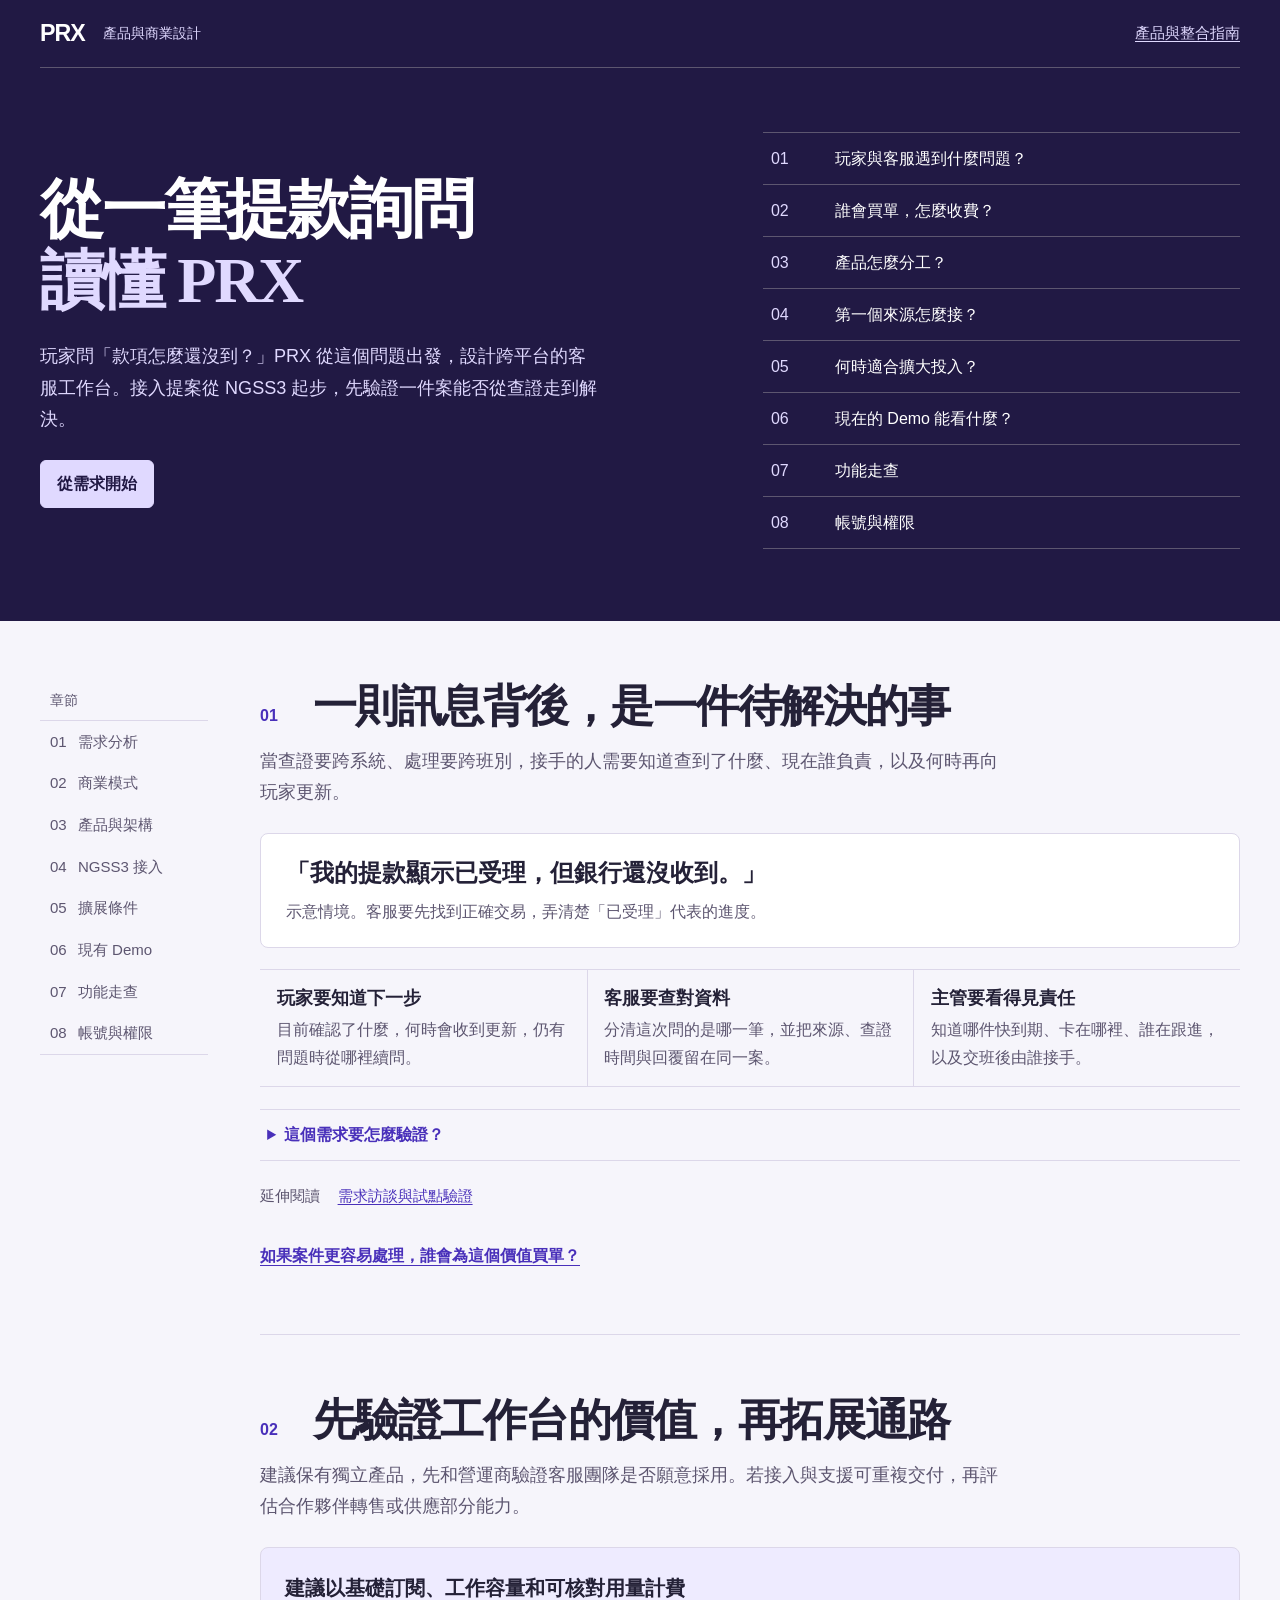
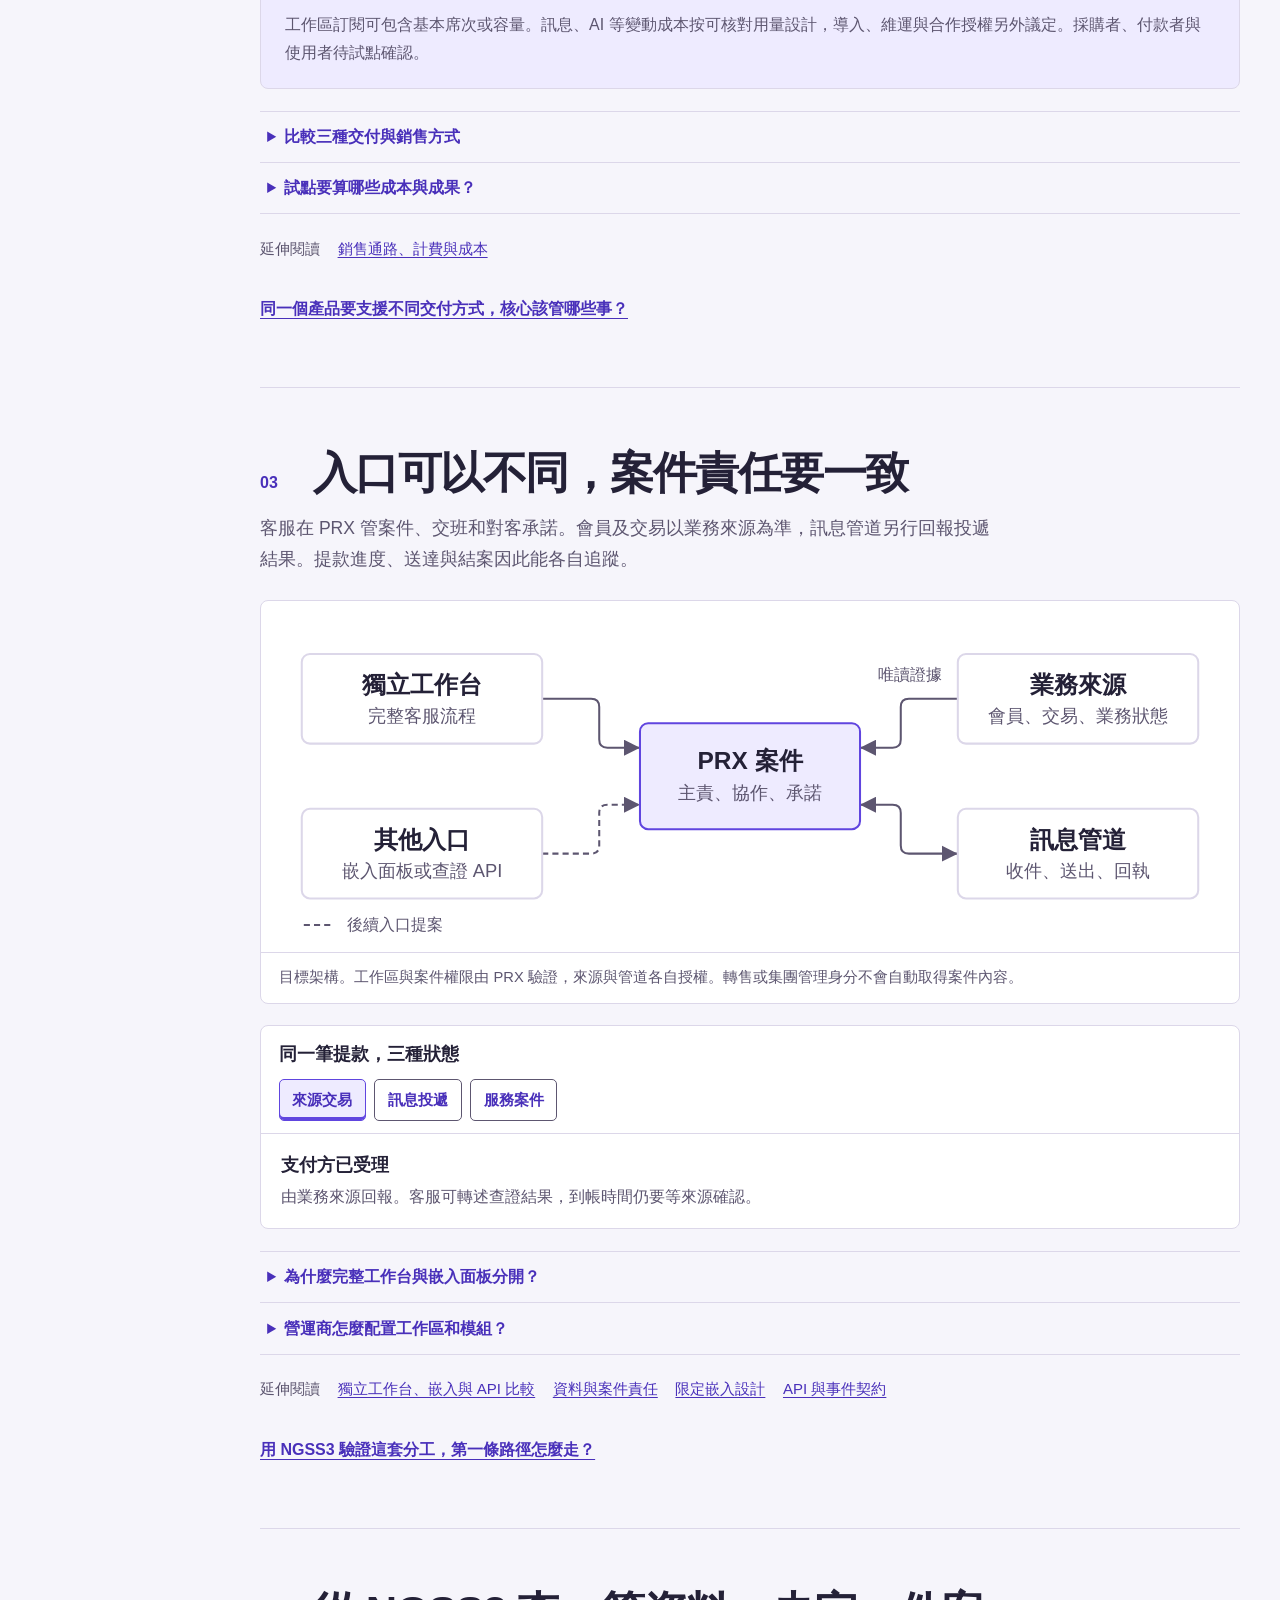
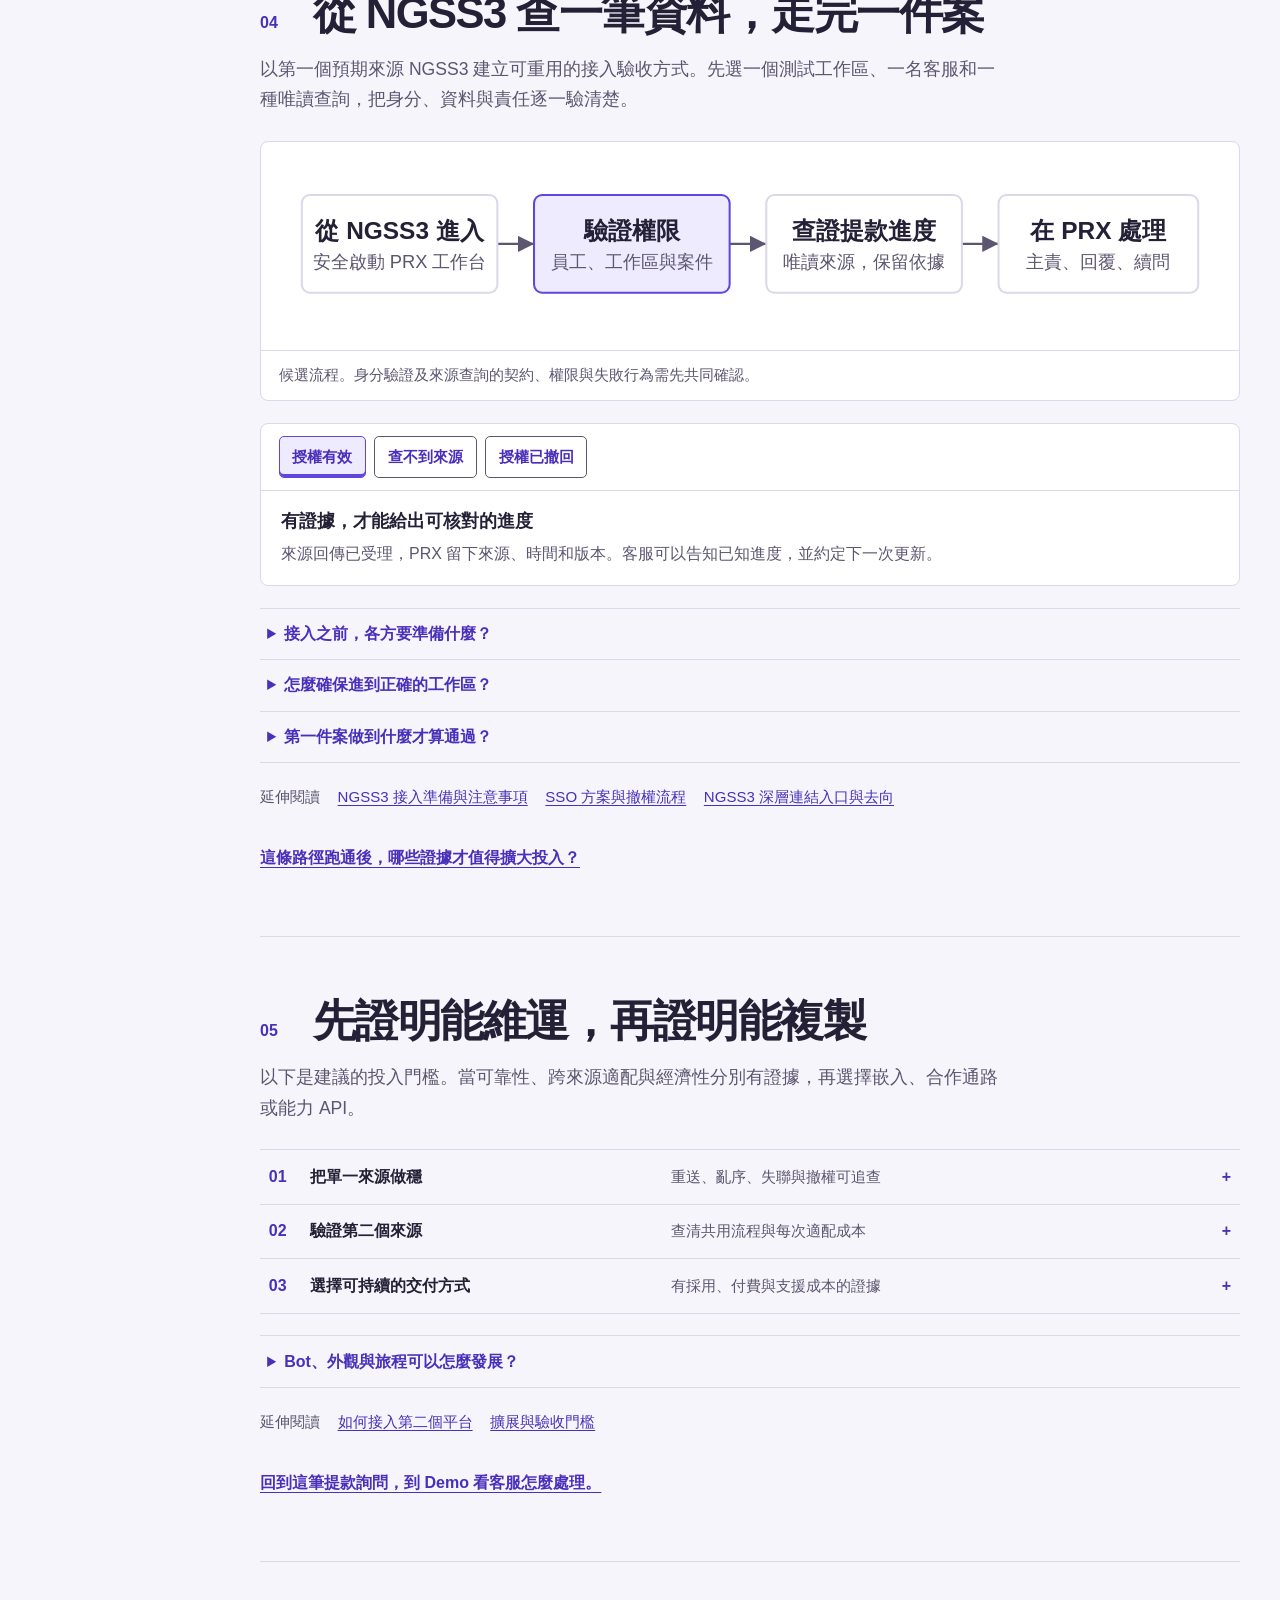
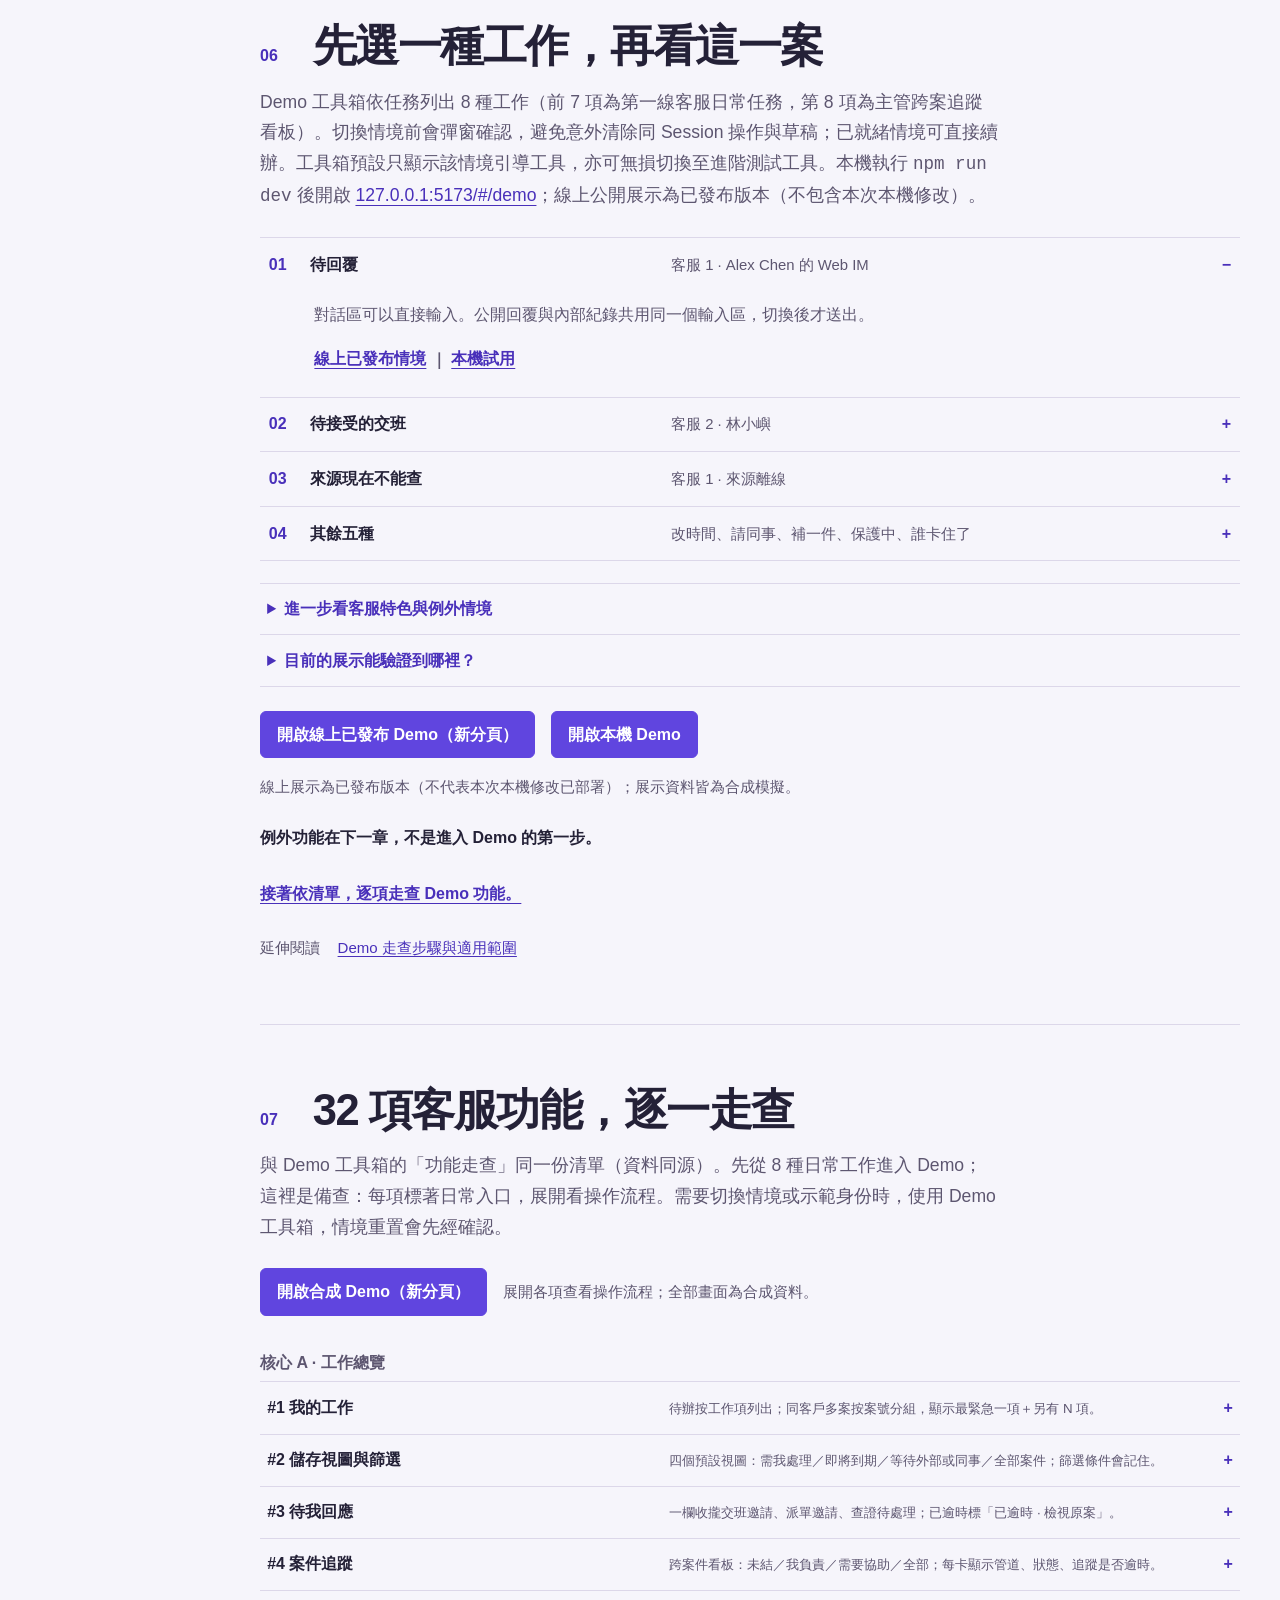
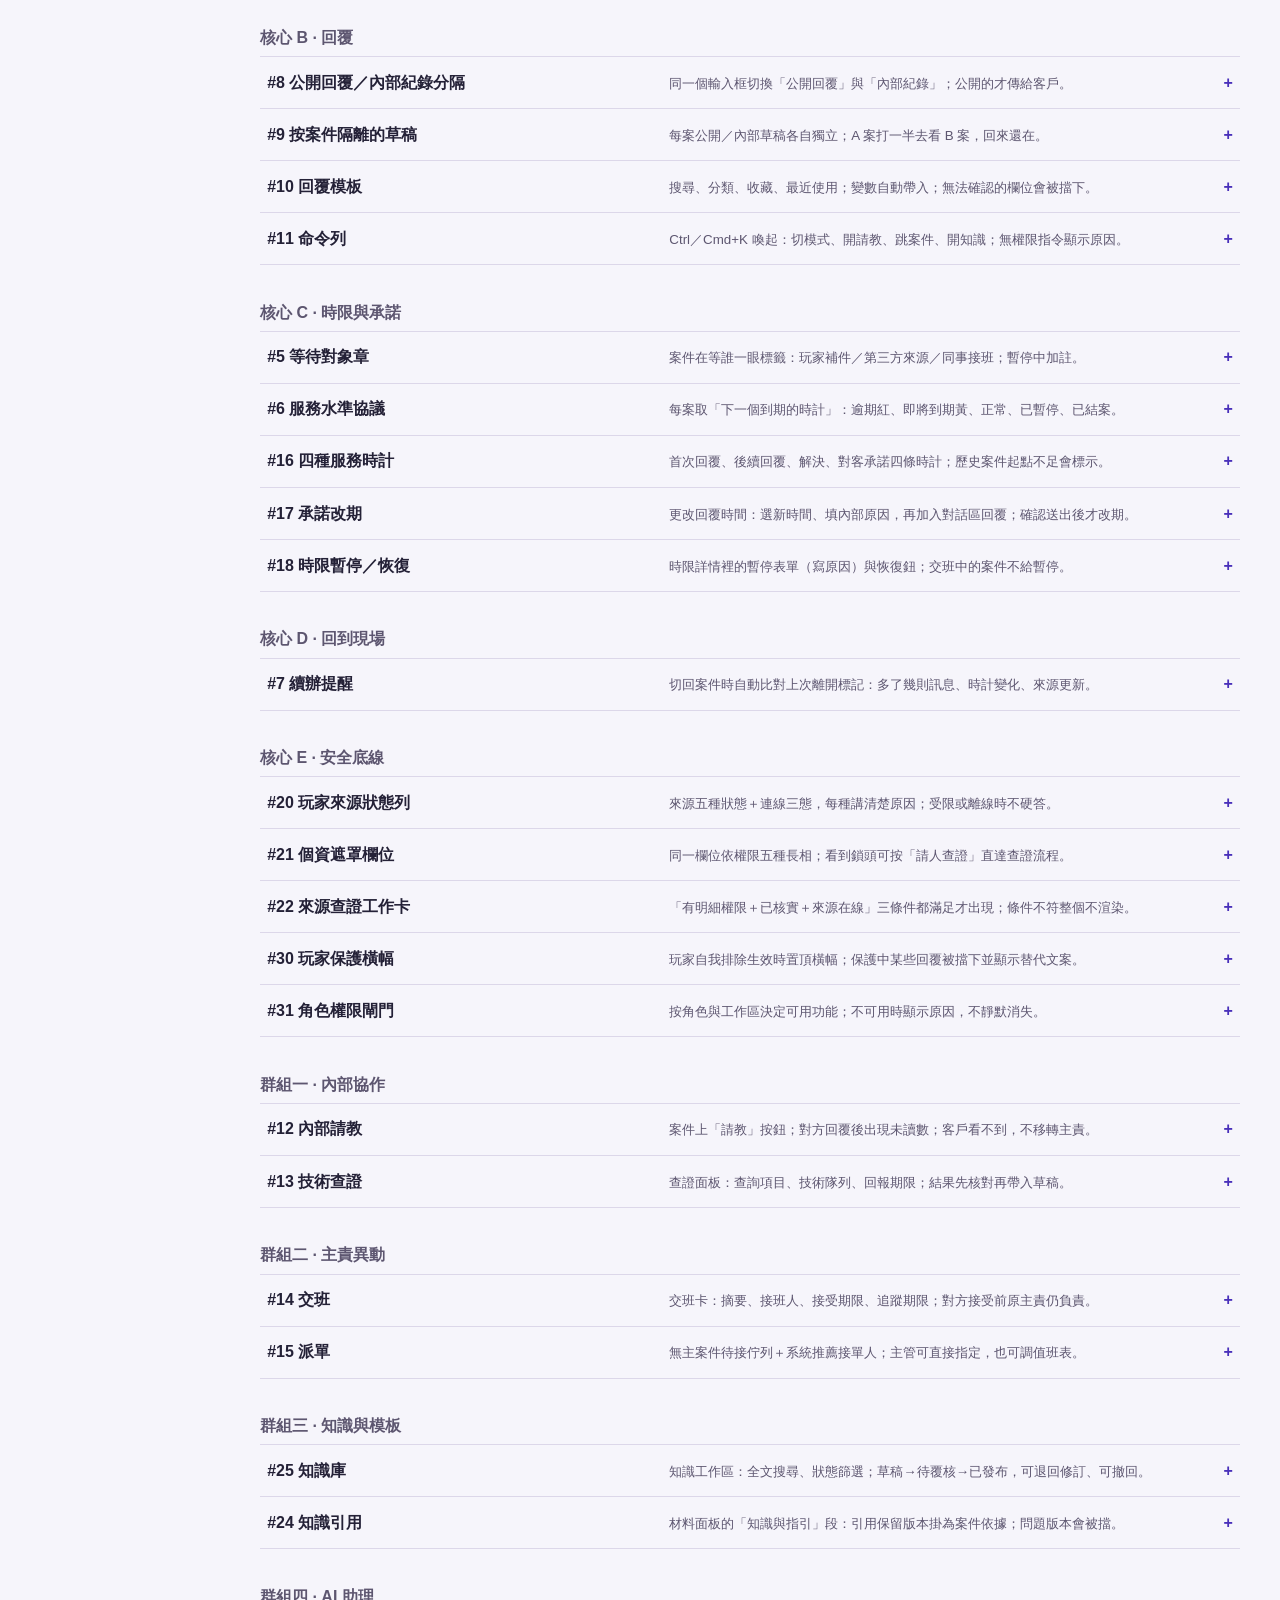
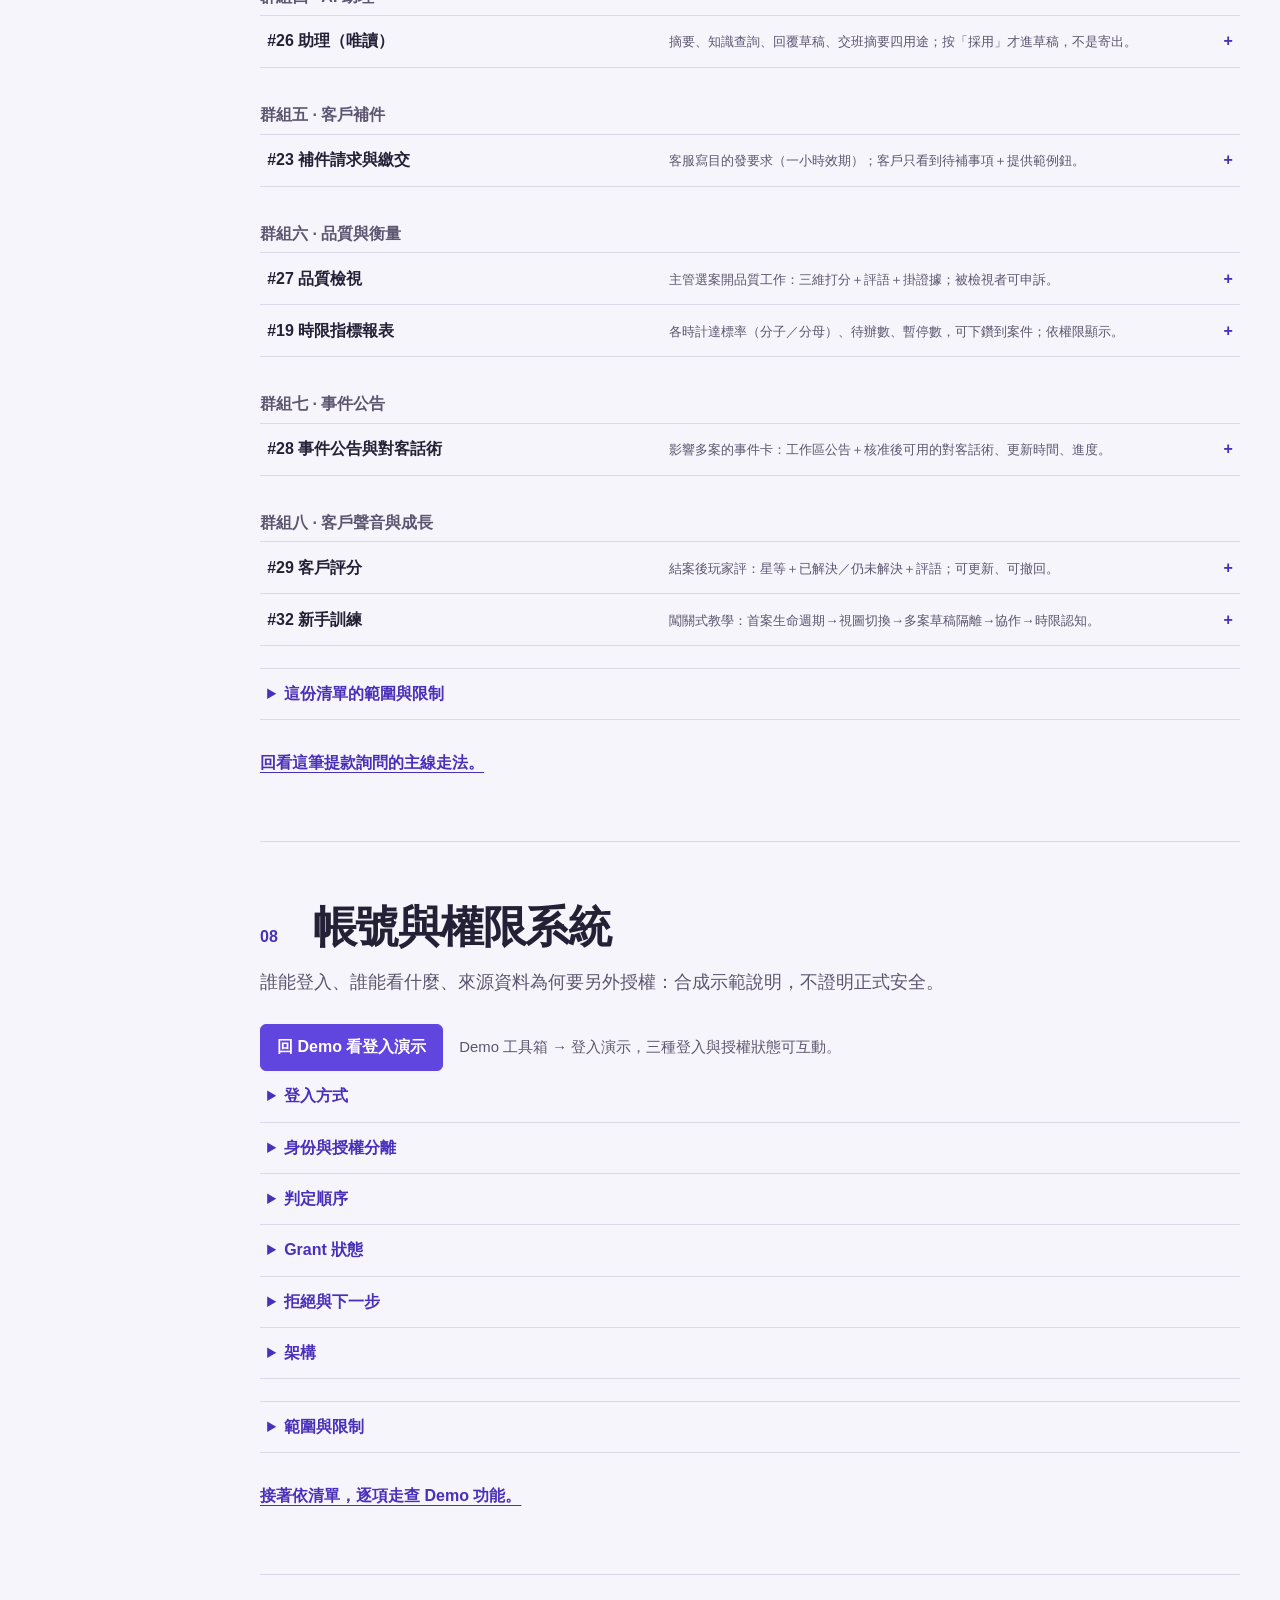
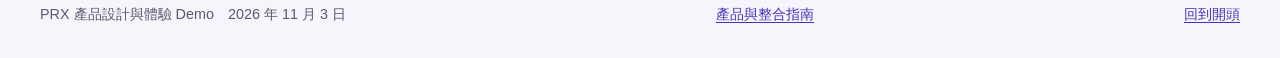
==== commit a7537abd: "Publish PRX demo from 7cb864d6ef5f" ====
--- a/presentation/index.html
+++ b/presentation/index.html
@@ -143,6 +143,9 @@
 .demo-action { flex-wrap: wrap }
 @media (max-width: 700px) { ol.walk summary { grid-template-columns: minmax(0, 1fr) 1.5rem } ol.walk summary small { grid-column: 1 / -1 } }
 /* /walkthrough:css */
+/* iam:css */
+.iam-overview li { overflow-wrap: anywhere; margin: .5rem 0 }
+/* /iam:css */
 </style>
 </head>
 <body>
@@ -165,6 +168,7 @@
           <li><a href="#future"><span aria-hidden="true">05</span>何時適合擴大投入？</a></li>
           <li><a href="#demo"><span aria-hidden="true">06</span>現在的 Demo 能看什麼？</a></li>
           <li><a href="#walkthrough"><span aria-hidden="true">07</span>功能走查</a></li>
+      <li><a href="#iam"><span aria-hidden="true">08</span>帳號與權限</a></li>
         </ol>
       </nav>
     </div>
@@ -181,6 +185,7 @@
       <li><a href="#future"><span aria-hidden="true">05</span>擴展條件</a></li>
       <li><a href="#demo"><span aria-hidden="true">06</span>現有 Demo</a></li>
       <li><a href="#walkthrough"><span aria-hidden="true">07</span>功能走查</a></li>
+      <li><a href="#iam"><span aria-hidden="true">08</span>帳號與權限</a></li>
     </ol>
   </nav>
   <main>
@@ -697,6 +702,44 @@
       <p class="bridge"><a href="#demo">回看這筆提款詢問的主線走法。</a></p>
     </section>
 <!-- /walkthrough:chapter -->
+<!-- iam:chapter -->
+    <section class="chapter iam-overview" id="iam" aria-labelledby="iam-title">
+      <div class="chapter-title"><span aria-hidden="true">08</span><h2 id="iam-title">帳號與權限系統</h2></div>
+      <p class="lead">誰能登入、誰能看什麼、來源資料為何要另外授權：合成示範說明，不證明正式安全。</p>
+      <div class="demo-action">
+        <a class="button" href="#demo">回 Demo 看登入演示</a>
+        <span>Demo 工具箱 → 登入演示，三種登入與授權狀態可互動。</span>
+      </div>
+      <details><summary>登入方式</summary><div class="detail"><ul>            <li>PRX 帳號：選工作區成員直接進入，標示 PRX Native，不需 NGSS3 身份。</li>
+            <li>NGSS3 登入：模擬跳轉由 NGSS3 驗身份後映射 PRX 成員；不收密碼，SSO 成功不等於來源可讀。</li>
+            <li>混合：同一內部身份可綁 Native 與外部 OIDC；Email 相同不自動合併，需重新驗證綁定。</li></ul></div></details>
+      <details><summary>身份與授權分離</summary><div class="detail"><ul>            <li>登入成功只決定工作區成員資格，不直接給來源資料權。</li>
+            <li>來源資料可讀＝PRX 角色×案件×已核驗綁定×欄位，與來源 Grant（ACTIVE＋版次）取交集。</li>
+            <li>PRX-only 客服無 NGSS3 帳號也能在交集成立時查詢；管理員 JWT 永不共用。</li></ul></div></details>
+      <details><summary>判定順序</summary><div class="detail"><ul>            <li>Session → Membership → Workspace → 案件關聯＋已核驗綁定 → 角色範圍 → 欄位交集 → Grant 狀態／版次 → 租戶／連線／用途 → 重播與服務身份 → Gateway 健康 → 欄位投影。</li>
+            <li>任一步失敗即 fail-closed；PENDING 不可讀，離線顯示來源暫不可查而非拒絕。</li></ul></div></details>
+      <details><summary>Grant 狀態</summary><div class="detail"><ul>            <li>PENDING_SOURCE：待來源有權者核准，不可查詢。</li>
+            <li>ACTIVE：版次一致才可讀；舊版次、新查詢一律重驗。</li>
+            <li>PAUSED：暫停中新查詢拒絕，本地案件保留。</li>
+            <li>REVOKED：已撤銷需全新合法核准，舊投影清除。</li>
+            <li>EXPIRED：到期後需重新申請。</li></ul></div></details>
+      <details><summary>拒絕與下一步</summary><div class="detail"><ul>            <li>來源資料尚待核准：開授權詳情等來源核准，不查詢。</li>
+            <li>資料來源暫時無法查詢：保留本地工作稍後重試，不以舊快照當即時證據。</li>
+            <li>目前角色不能查看：請主管依程序調整範圍。</li>
+            <li>目前授權不包含此欄位：需擴權審批，不顯示敏感值；金額永不進請求、回應與 DOM。</li>
+            <li>來源存取已撤銷：禁重試，需全新核准。</li>
+            <li>尚未確認案件會員身份：走合法綁定驗證，不用姓名或通訊 ID 猜測。</li></ul></div></details>
+      <details><summary>架構</summary><div class="detail"><ul>            <li>身份橋接：NGSS3 SSO → PRX 成員映射。</li>
+            <li>資料讀取：PRX 政策 ∩ 來源 Grant → 模擬 Gateway 欄位投影。</li>
+            <li>兩條路徑分開驗證；前端不直連來源，查詢只走後端可信案件綁定。</li></ul></div></details>
+      <div class="disclosures">
+        <details><summary>範圍與限制</summary><div class="detail">
+          <p>本章為合成 Demo 說明：登入、角色、Grant 皆為模擬；未連真實 NGSS3，未收密碼，不證明正式身份或授權安全。</p>
+        </div></details>
+      </div>
+      <p class="bridge"><a href="#walkthrough">接著依清單，逐項走查 Demo 功能。</a></p>
+    </section>
+<!-- /iam:chapter -->
   </main>
 </div>
 <footer class="frame footer"><span>PRX 產品設計與體驗 Demo　2026 年 11 月 3 日</span><a href="./guide.html">產品與整合指南</a><a href="#top">回到開頭</a></footer>
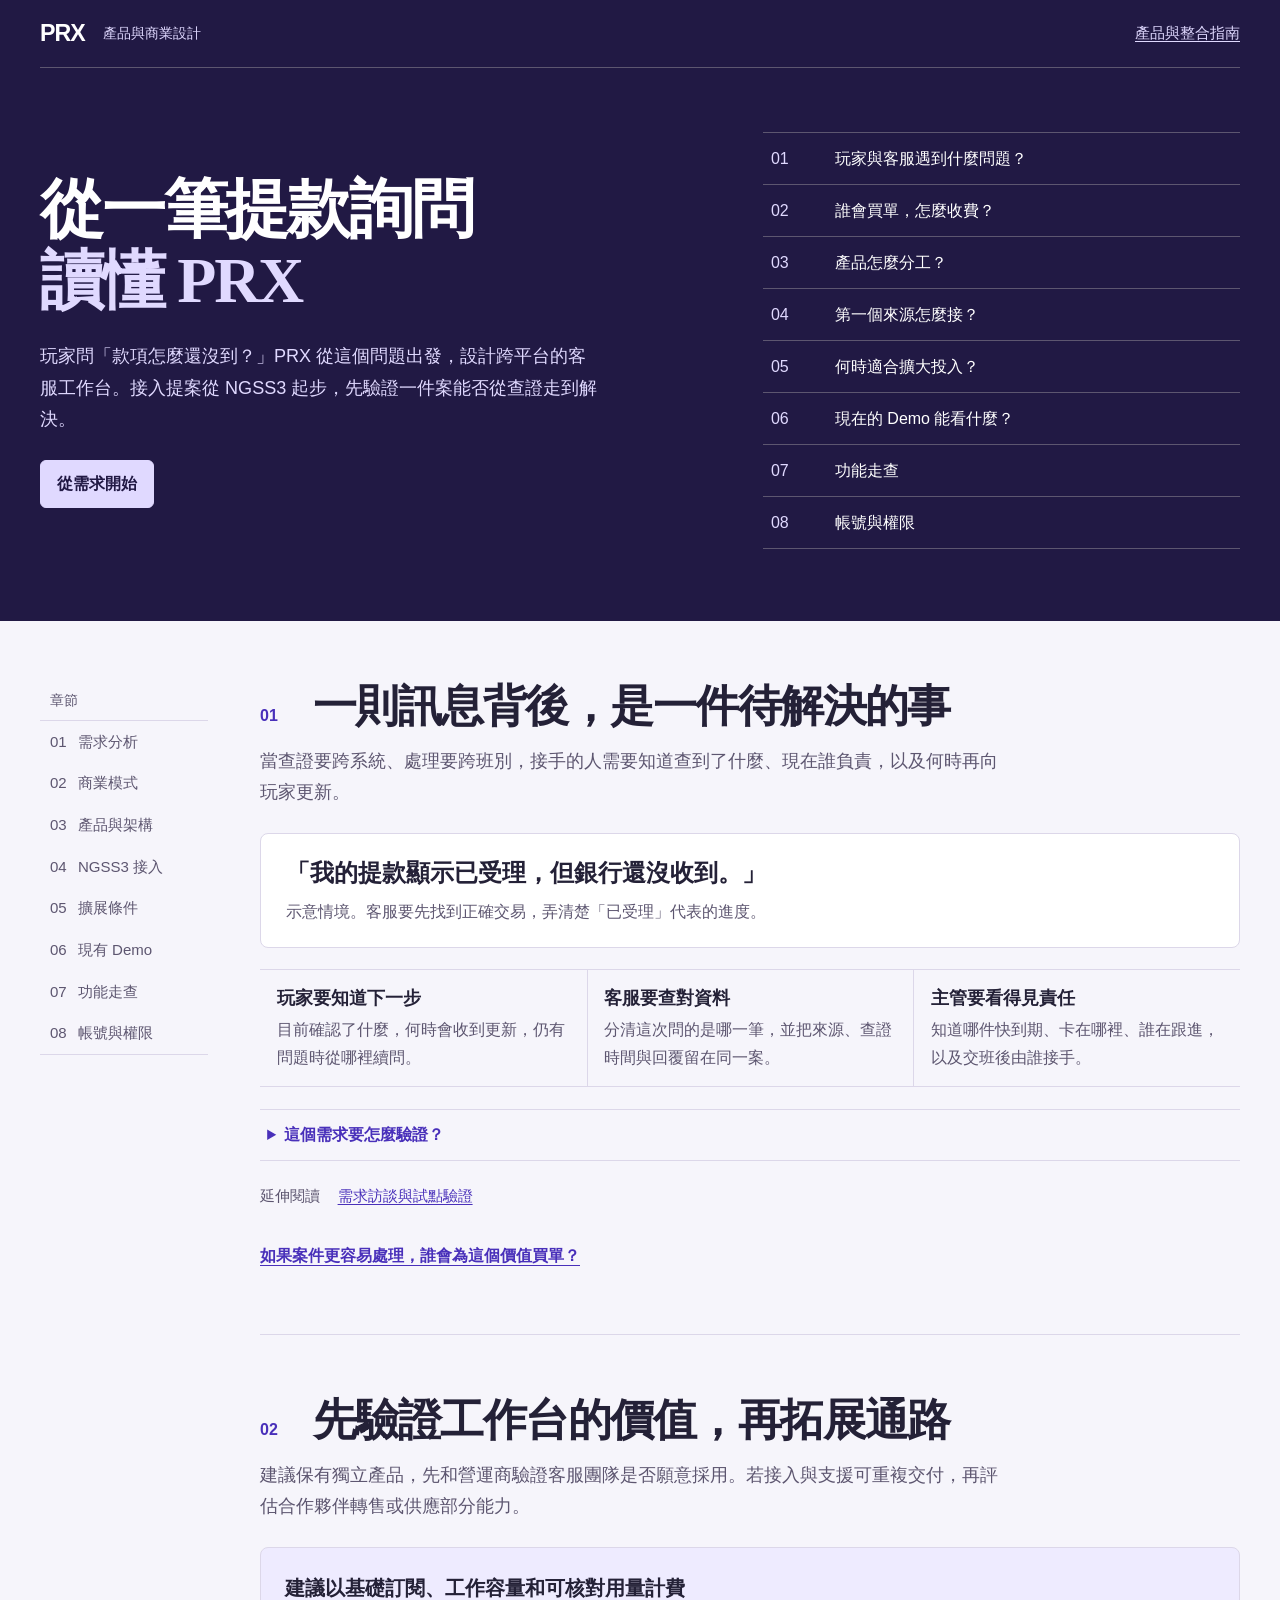
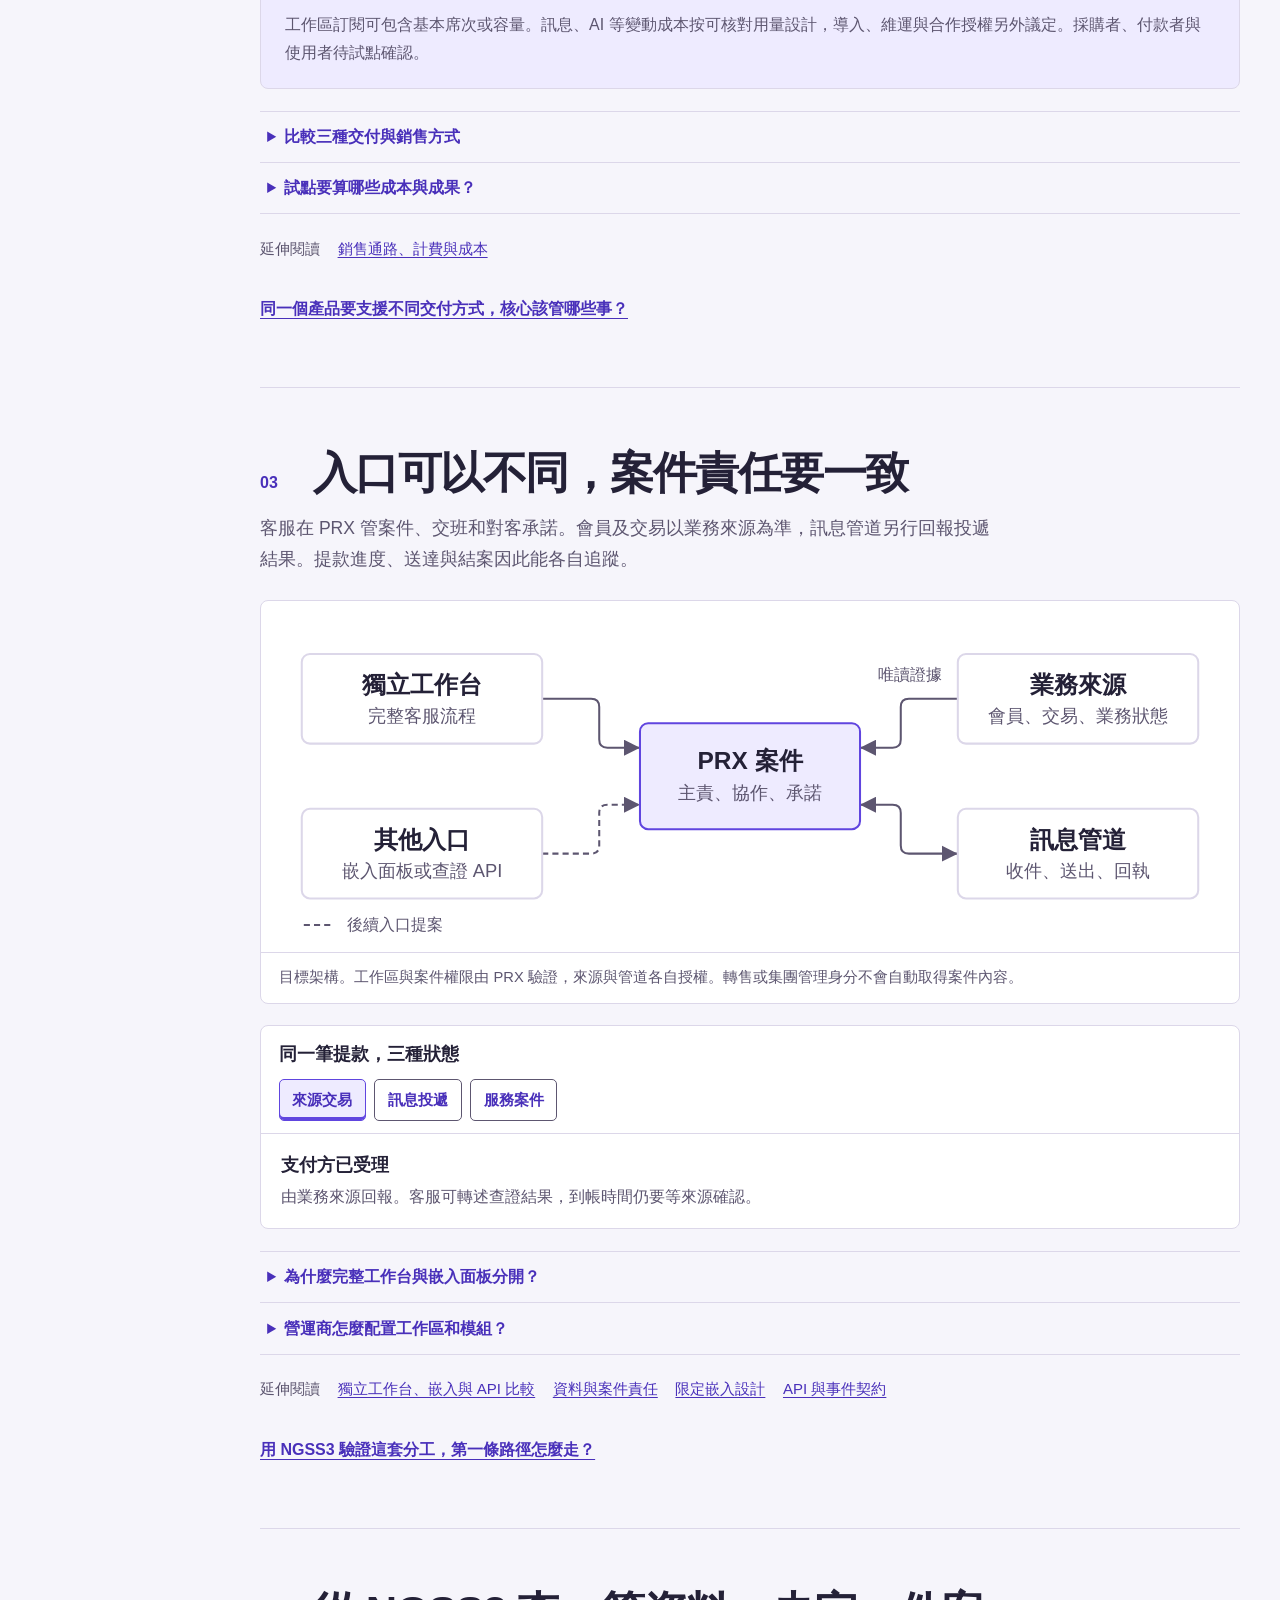
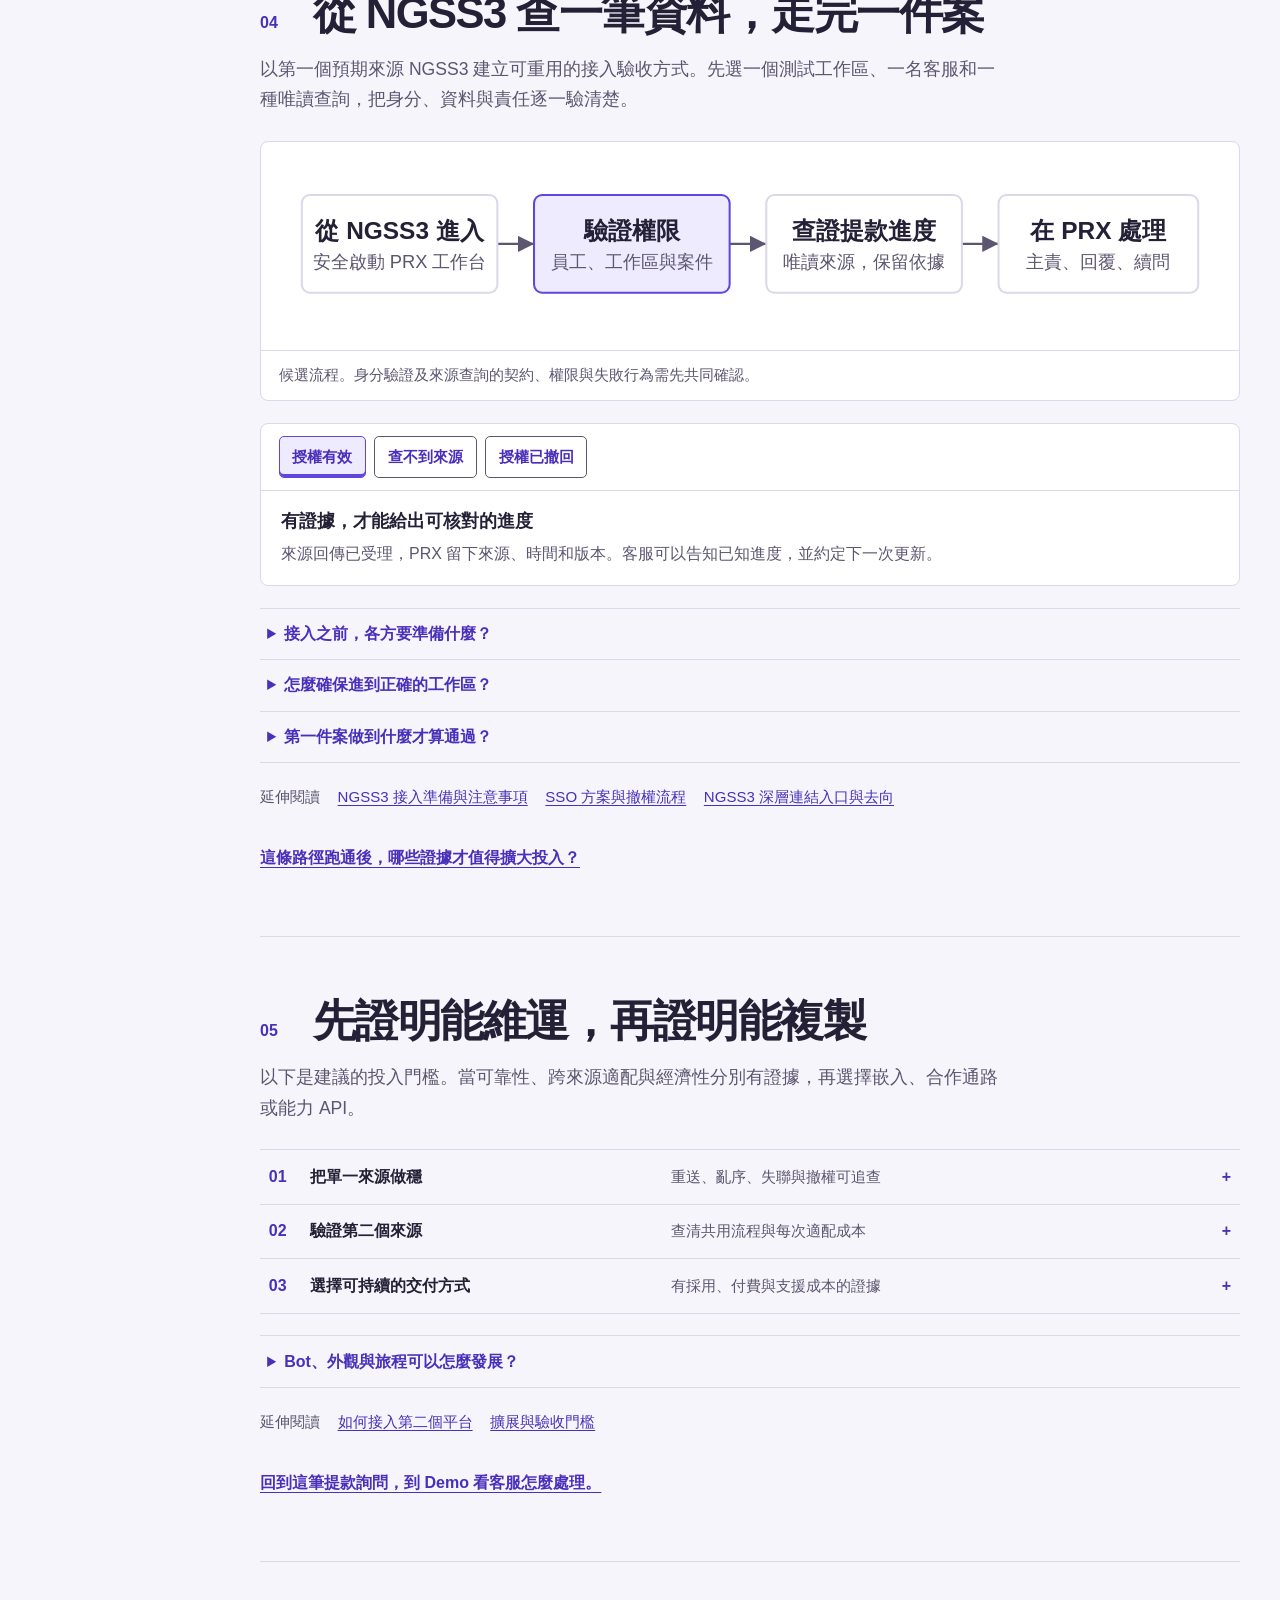
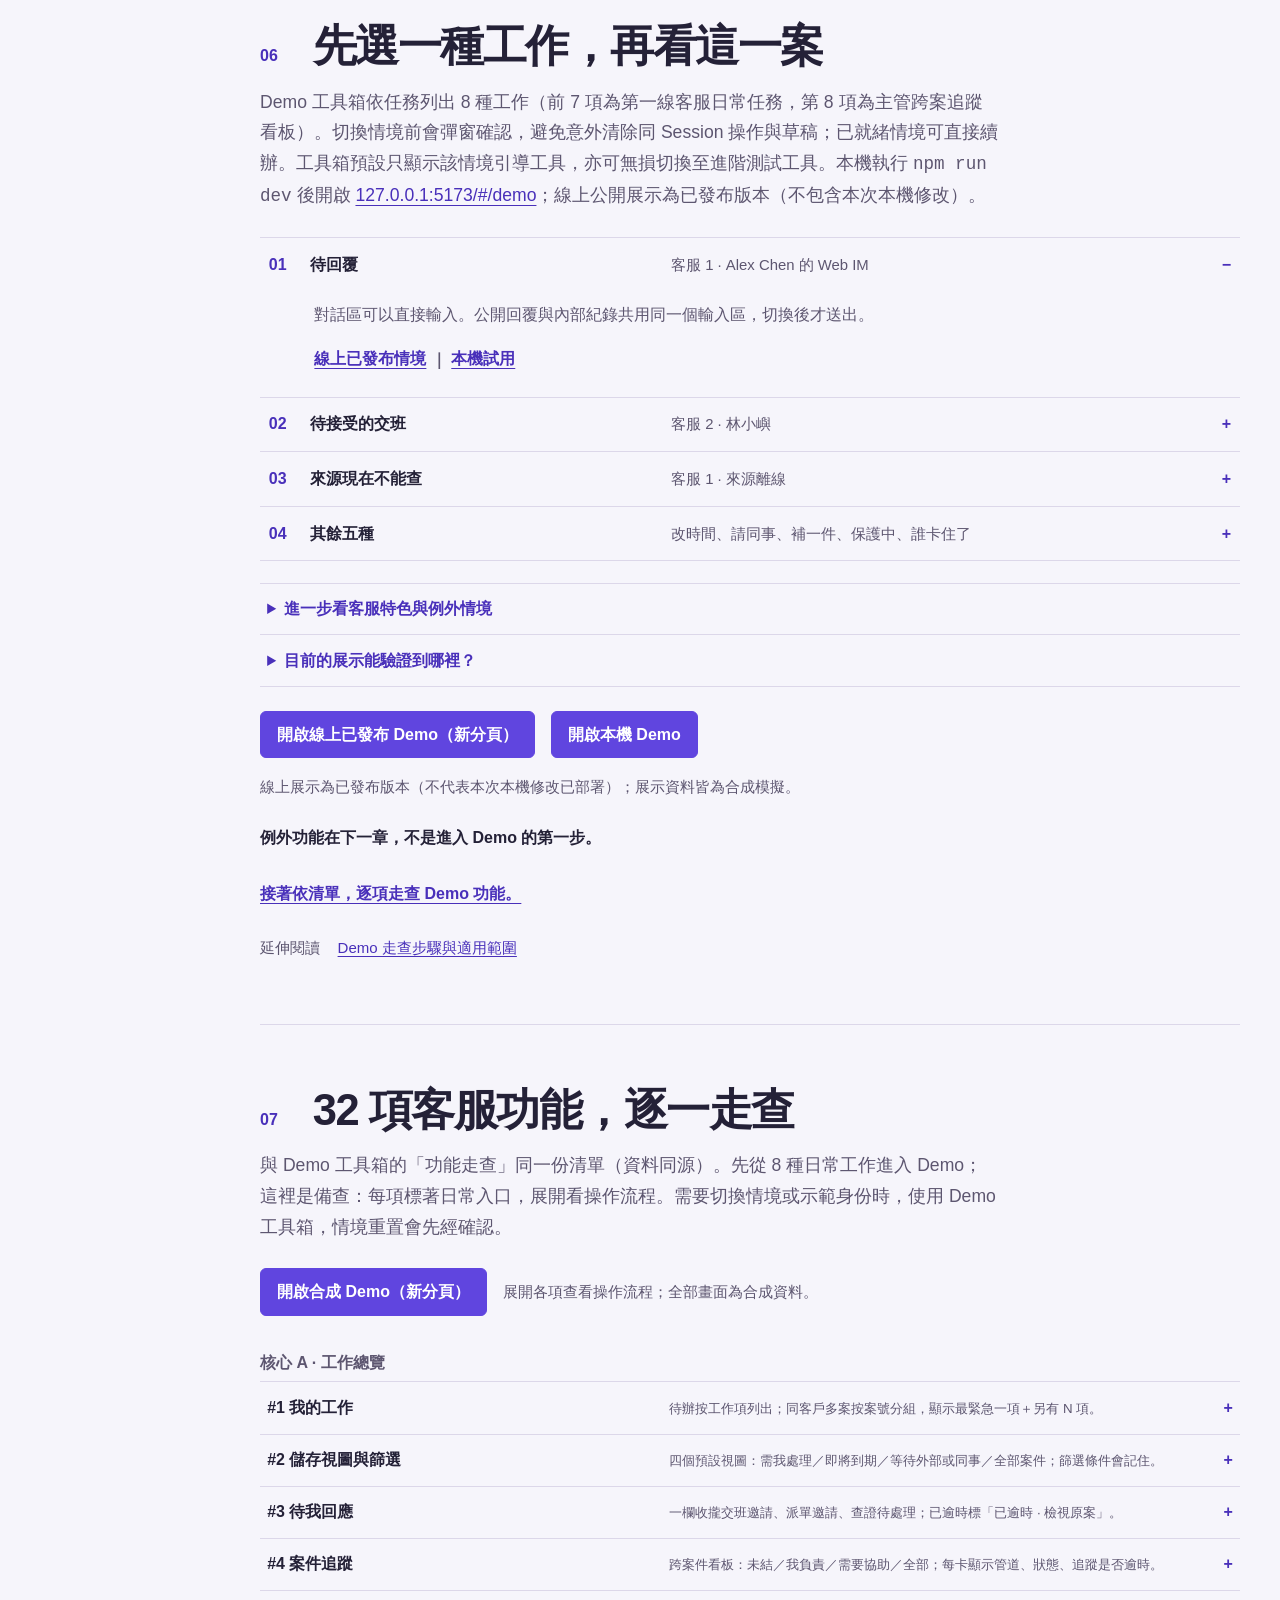
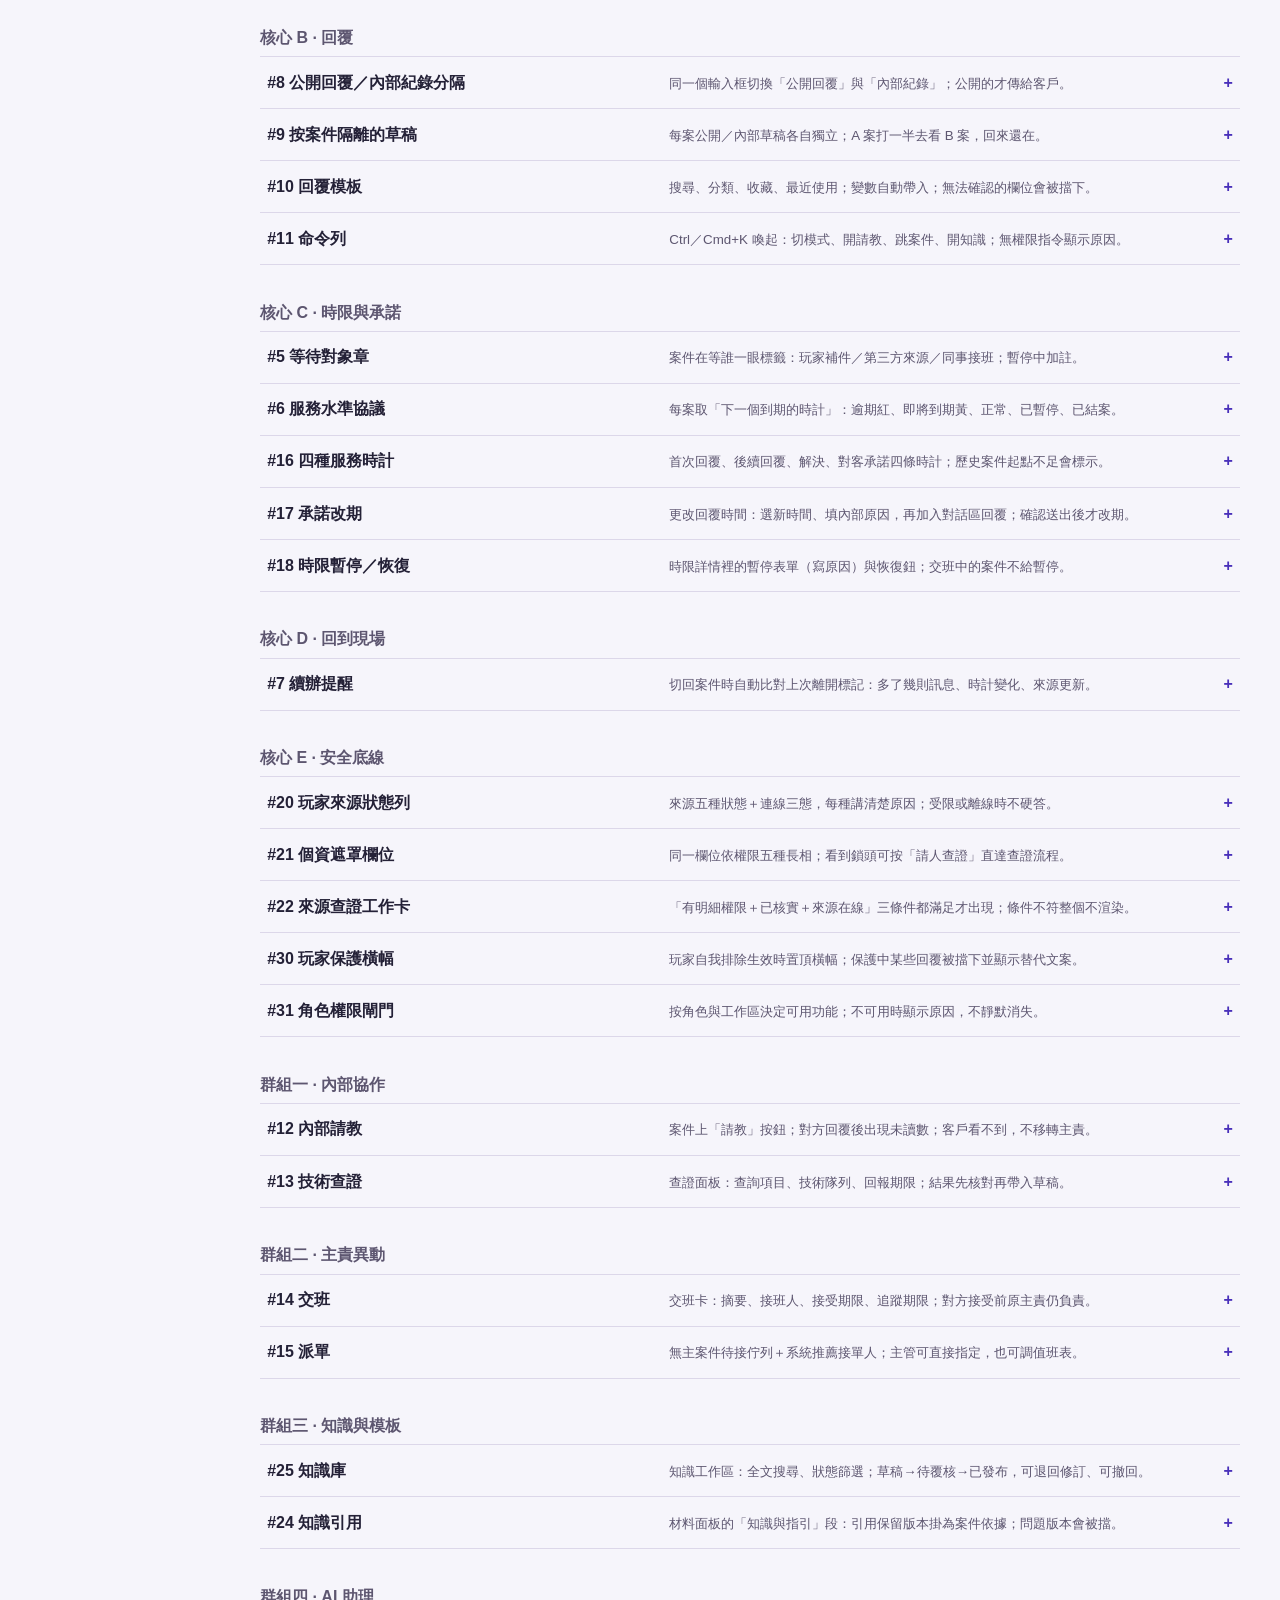
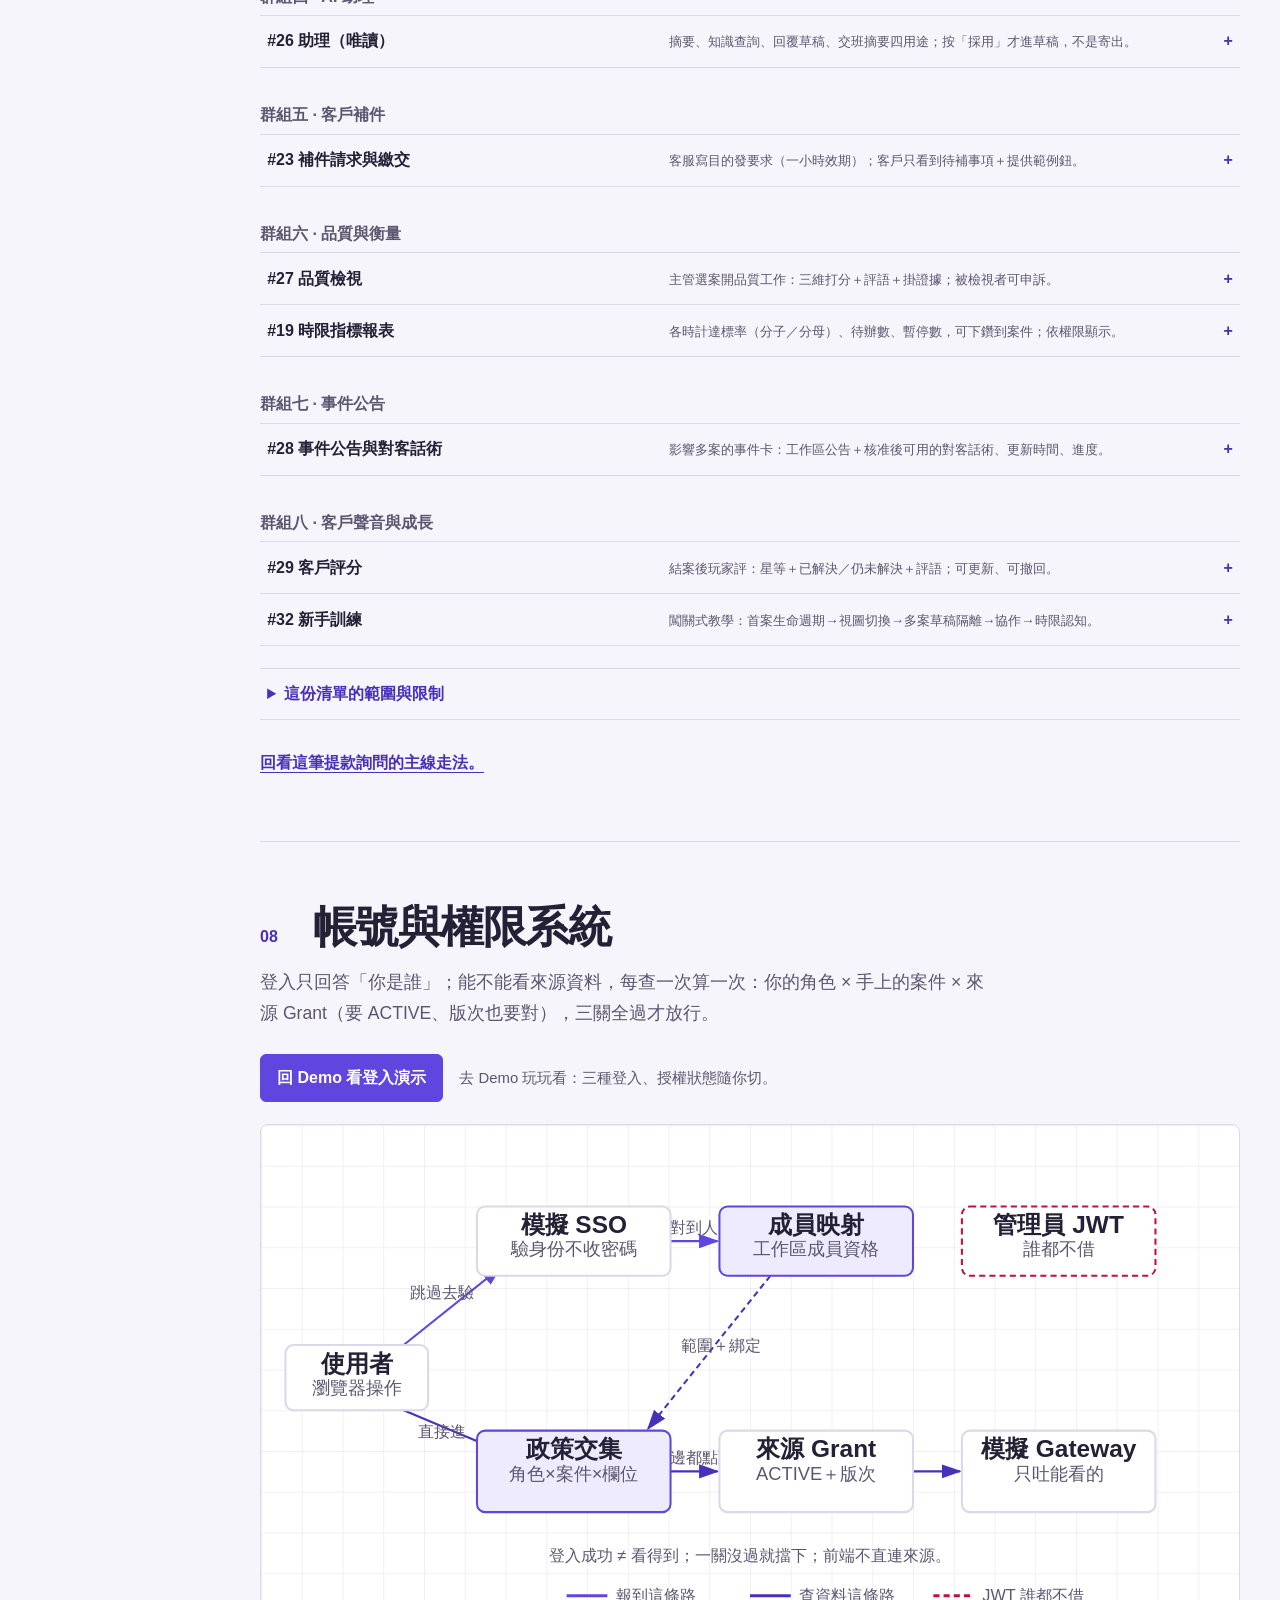
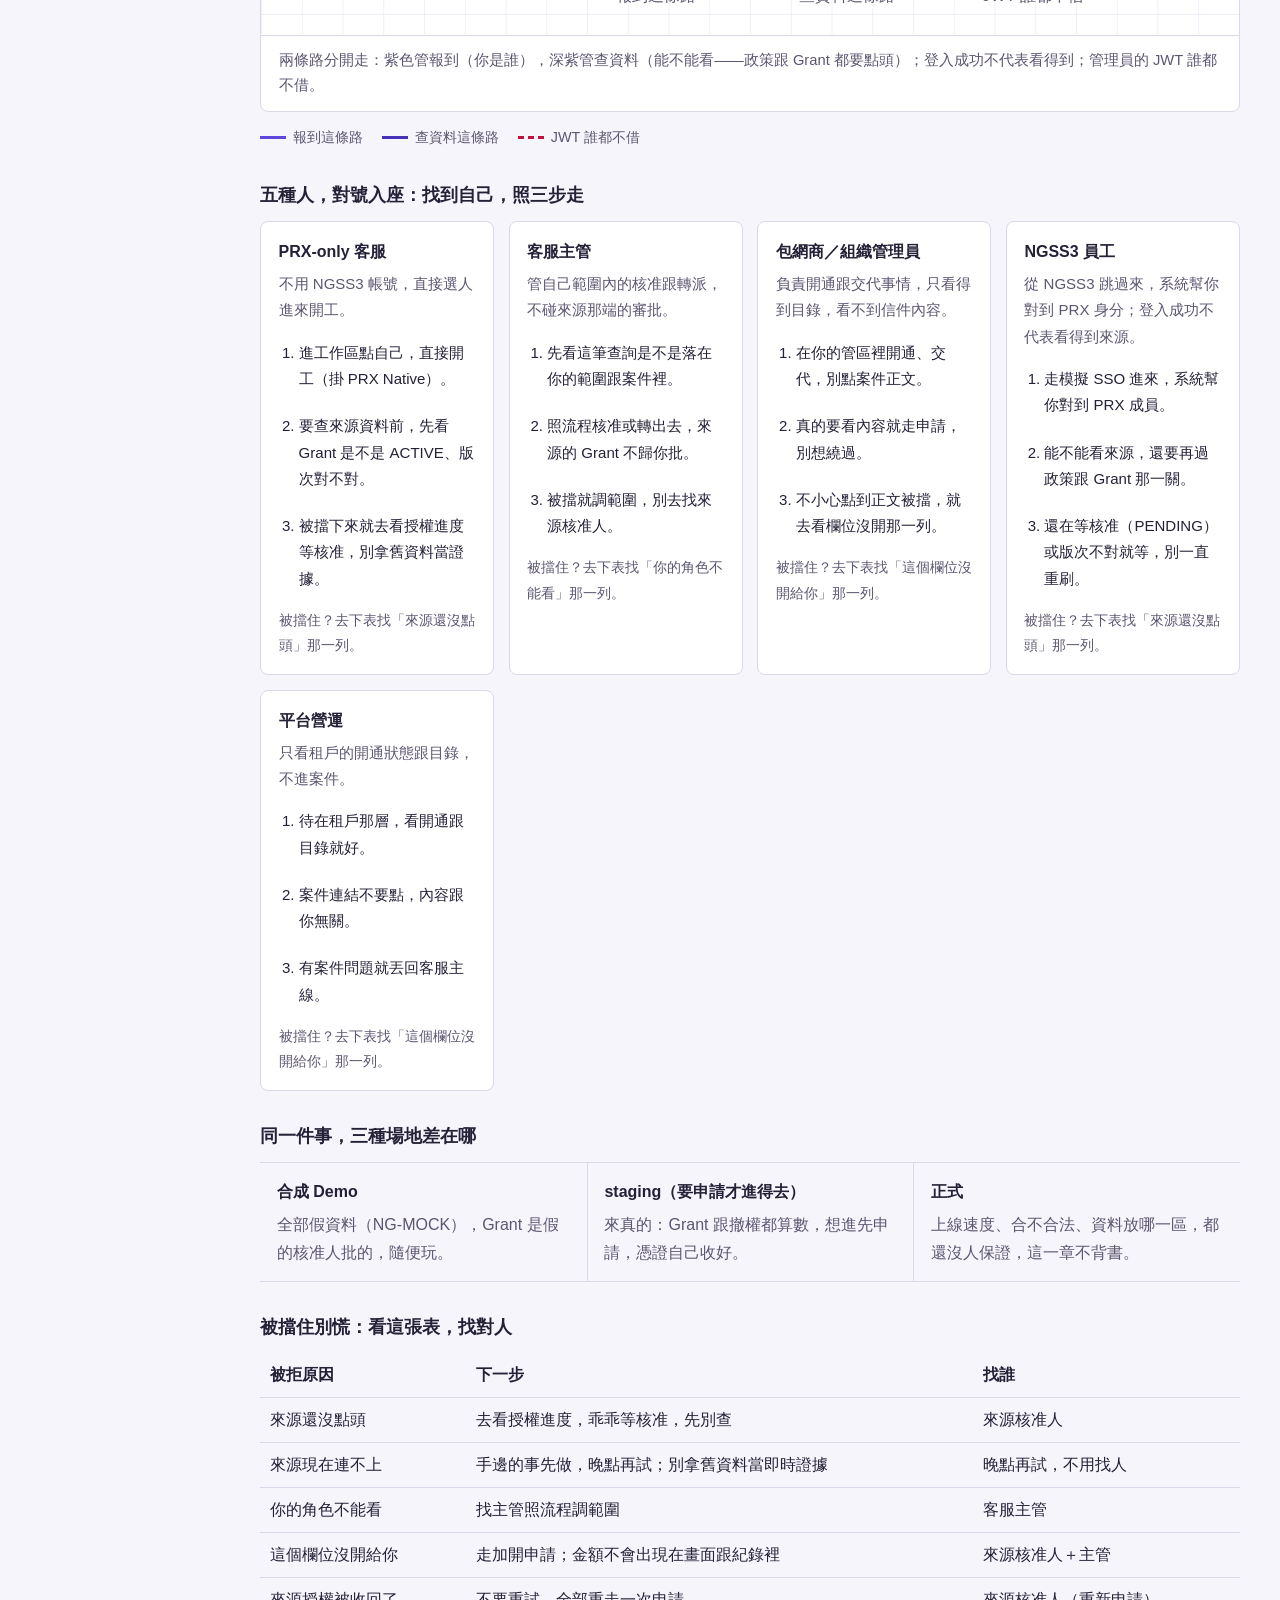
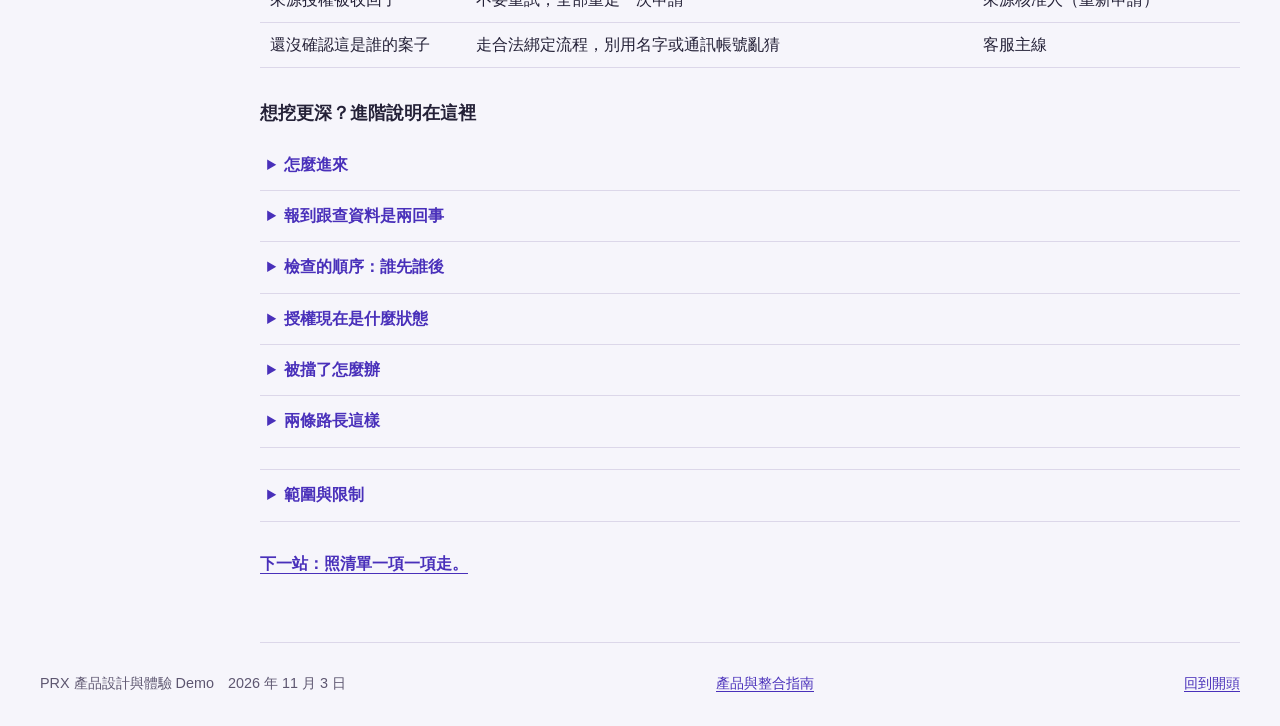
==== commit 7694b5bb: "Publish PRX demo from 3b2a7e5e82dc" ====
--- a/presentation/index.html
+++ b/presentation/index.html
@@ -145,6 +145,24 @@
 /* /walkthrough:css */
 /* iam:css */
 .iam-overview li { overflow-wrap: anywhere; margin: .5rem 0 }
+.iam-overview .iam-subhead { margin: 2rem 0 .8rem }
+.iam-overview .iam-identities { list-style: none; margin: 0; padding: 0; display: grid; grid-template-columns: repeat(auto-fit, minmax(220px, 1fr)); gap: .9rem }
+.iam-overview .iam-identities > li { margin: 0 }
+.iam-overview .iam-card { border: 1px solid var(--rule); border-radius: 8px; background: var(--white); padding: 1rem 1.1rem }
+.iam-overview .iam-card h4 { margin: 0 0 .3rem; font-size: 1rem }
+.iam-overview .iam-card .iam-can { margin: 0 0 .5rem; color: var(--muted); font-size: .94rem }
+.iam-overview .iam-card ol { margin: .2rem 0 .5rem; padding-left: 1.25rem; display: grid; gap: .3rem; font-size: .94rem }
+.iam-overview .iam-card .iam-denied { margin: 0; font-size: .9rem; color: var(--muted) }
+.iam-overview .iam-diagram { margin: 1.4rem 0 0; overflow-x: auto }
+.iam-overview .iam-diagram svg { min-width: 560px }
+.iam-overview .iam-legend { list-style: none; display: flex; flex-wrap: wrap; gap: .4rem 1.2rem; margin: .8rem 0 0; padding: 0; font-size: .9rem; color: var(--muted) }
+.iam-overview .iam-legend > li { margin: 0; display: flex; align-items: center; gap: .45rem }
+.iam-overview .swatch { display: inline-block; width: 1.6rem; height: 0; border-top: 3px solid var(--accent) }
+.iam-overview .swatch.read { border-color: var(--link) }
+.iam-overview .swatch.deny { border-top-style: dashed; border-color: #be123c }
+.iam-overview .rows h4 { margin: 0 0 .3rem; font-size: 1rem }
+.iam-overview .comparison td, .iam-overview .comparison th { overflow-wrap: anywhere }
+@media (max-width: 700px) { .iam-overview .rows { grid-template-columns: 1fr } .iam-overview .rows div + div { border-left: none; border-top: 1px solid var(--rule) } }
 /* /iam:css */
 </style>
 </head>
@@ -705,39 +723,178 @@
 <!-- iam:chapter -->
     <section class="chapter iam-overview" id="iam" aria-labelledby="iam-title">
       <div class="chapter-title"><span aria-hidden="true">08</span><h2 id="iam-title">帳號與權限系統</h2></div>
-      <p class="lead">誰能登入、誰能看什麼、來源資料為何要另外授權：合成示範說明，不證明正式安全。</p>
+      <p class="lead">登入只回答「你是誰」；能不能看來源資料，每查一次算一次：你的角色 × 手上的案件 × 來源 Grant（要 ACTIVE、版次也要對），三關全過才放行。</p>
       <div class="demo-action">
         <a class="button" href="#demo">回 Demo 看登入演示</a>
-        <span>Demo 工具箱 → 登入演示，三種登入與授權狀態可互動。</span>
-      </div>
-      <details><summary>登入方式</summary><div class="detail"><ul>            <li>PRX 帳號：選工作區成員直接進入，標示 PRX Native，不需 NGSS3 身份。</li>
-            <li>NGSS3 登入：模擬跳轉由 NGSS3 驗身份後映射 PRX 成員；不收密碼，SSO 成功不等於來源可讀。</li>
-            <li>混合：同一內部身份可綁 Native 與外部 OIDC；Email 相同不自動合併，需重新驗證綁定。</li></ul></div></details>
-      <details><summary>身份與授權分離</summary><div class="detail"><ul>            <li>登入成功只決定工作區成員資格，不直接給來源資料權。</li>
-            <li>來源資料可讀＝PRX 角色×案件×已核驗綁定×欄位，與來源 Grant（ACTIVE＋版次）取交集。</li>
-            <li>PRX-only 客服無 NGSS3 帳號也能在交集成立時查詢；管理員 JWT 永不共用。</li></ul></div></details>
-      <details><summary>判定順序</summary><div class="detail"><ul>            <li>Session → Membership → Workspace → 案件關聯＋已核驗綁定 → 角色範圍 → 欄位交集 → Grant 狀態／版次 → 租戶／連線／用途 → 重播與服務身份 → Gateway 健康 → 欄位投影。</li>
-            <li>任一步失敗即 fail-closed；PENDING 不可讀，離線顯示來源暫不可查而非拒絕。</li></ul></div></details>
-      <details><summary>Grant 狀態</summary><div class="detail"><ul>            <li>PENDING_SOURCE：待來源有權者核准，不可查詢。</li>
-            <li>ACTIVE：版次一致才可讀；舊版次、新查詢一律重驗。</li>
-            <li>PAUSED：暫停中新查詢拒絕，本地案件保留。</li>
-            <li>REVOKED：已撤銷需全新合法核准，舊投影清除。</li>
-            <li>EXPIRED：到期後需重新申請。</li></ul></div></details>
-      <details><summary>拒絕與下一步</summary><div class="detail"><ul>            <li>來源資料尚待核准：開授權詳情等來源核准，不查詢。</li>
-            <li>資料來源暫時無法查詢：保留本地工作稍後重試，不以舊快照當即時證據。</li>
-            <li>目前角色不能查看：請主管依程序調整範圍。</li>
-            <li>目前授權不包含此欄位：需擴權審批，不顯示敏感值；金額永不進請求、回應與 DOM。</li>
-            <li>來源存取已撤銷：禁重試，需全新核准。</li>
-            <li>尚未確認案件會員身份：走合法綁定驗證，不用姓名或通訊 ID 猜測。</li></ul></div></details>
-      <details><summary>架構</summary><div class="detail"><ul>            <li>身份橋接：NGSS3 SSO → PRX 成員映射。</li>
-            <li>資料讀取：PRX 政策 ∩ 來源 Grant → 模擬 Gateway 欄位投影。</li>
-            <li>兩條路徑分開驗證；前端不直連來源，查詢只走後端可信案件綁定。</li></ul></div></details>
+        <span>去 Demo 玩玩看：三種登入、授權狀態隨你切。</span>
+      </div>
+      <figure class="figure iam-diagram">
+        <svg viewBox="0 0 960 500" role="img" aria-labelledby="iam-diagram-title iam-diagram-desc">
+          <title id="iam-diagram-title">帳號與權限雙路徑架構圖</title>
+          <desc id="iam-diagram-desc">報到這條路：從使用者經模擬 SSO 對到 PRX 成員；查資料這條路：政策跟來源 Grant 都點頭，才經模擬 Gateway 吐出你能看的欄位；管理員的 JWT 誰都不借；前端不直連來源。</desc>
+          <defs>
+            <marker id="iam-arrow" markerWidth="10" markerHeight="7" refX="9" refY="3.5" orient="auto">
+              <polygon points="0 0, 10 3.5, 0 7" fill="#5d5670" />
+            </marker>
+            <marker id="iam-arrow-bridge" markerWidth="10" markerHeight="7" refX="9" refY="3.5" orient="auto">
+              <polygon points="0 0, 10 3.5, 0 7" fill="#6045df" />
+            </marker>
+            <marker id="iam-arrow-read" markerWidth="10" markerHeight="7" refX="9" refY="3.5" orient="auto">
+              <polygon points="0 0, 10 3.5, 0 7" fill="#4930ba" />
+            </marker>
+            <pattern id="iam-grid" width="40" height="40" patternUnits="userSpaceOnUse">
+              <path d="M 40 0 L 0 0 0 40" fill="none" stroke="#e3ddf2" stroke-width="1" />
+            </pattern>
+          </defs>
+          <rect width="960" height="500" fill="url(#iam-grid)" />
+          <line x1="140" y1="216" x2="235" y2="140" stroke="#6045df" stroke-width="2" marker-end="url(#iam-arrow-bridge)" />
+          <text x="178" y="170" class="edge-label" text-anchor="middle">跳過去驗</text>
+          <line x1="402" y1="114" x2="448" y2="114" stroke="#6045df" stroke-width="2" marker-end="url(#iam-arrow-bridge)" />
+          <text x="425" y="106" class="edge-label" text-anchor="middle">對到人</text>
+          <line x1="140" y1="280" x2="235" y2="320" stroke="#4930ba" stroke-width="2" marker-end="url(#iam-arrow-read)" />
+          <text x="178" y="306" class="edge-label" text-anchor="middle">直接進</text>
+          <line x1="500" y1="148" x2="380" y2="298" stroke="#4930ba" stroke-width="2" stroke-dasharray="6 4" marker-end="url(#iam-arrow-read)" />
+          <text x="452" y="222" class="edge-label" text-anchor="middle">範圍＋綁定</text>
+          <line x1="402" y1="340" x2="448" y2="340" stroke="#4930ba" stroke-width="2" marker-end="url(#iam-arrow-read)" />
+          <text x="425" y="332" class="edge-label" text-anchor="middle">兩邊都點頭</text>
+          <line x1="640" y1="340" x2="686" y2="340" stroke="#4930ba" stroke-width="2" marker-end="url(#iam-arrow-read)" />
+          <rect x="24" y="216" width="140" height="64" rx="8" class="node" />
+          <text x="94" y="242" class="name" text-anchor="middle">使用者</text>
+          <text x="94" y="264" class="sub" text-anchor="middle">瀏覽器操作</text>
+          <rect x="212" y="80" width="190" height="68" rx="8" class="node" />
+          <text x="307" y="106" class="name" text-anchor="middle">模擬 SSO</text>
+          <text x="307" y="128" class="sub" text-anchor="middle">驗身份不收密碼</text>
+          <rect x="450" y="80" width="190" height="68" rx="8" class="focus-node" />
+          <text x="545" y="106" class="name" text-anchor="middle">成員映射</text>
+          <text x="545" y="128" class="sub" text-anchor="middle">工作區成員資格</text>
+          <rect x="688" y="80" width="190" height="68" rx="8" fill="#ffffff" stroke="#be123c" stroke-width="2" stroke-dasharray="6 4" />
+          <text x="783" y="106" class="name" text-anchor="middle">管理員 JWT</text>
+          <text x="783" y="128" class="sub" text-anchor="middle">誰都不借</text>
+          <rect x="212" y="300" width="190" height="80" rx="8" class="focus-node" />
+          <text x="307" y="326" class="name" text-anchor="middle">政策交集</text>
+          <text x="307" y="348" class="sub" text-anchor="middle">角色×案件×欄位</text>
+          <rect x="450" y="300" width="190" height="80" rx="8" class="node" />
+          <text x="545" y="326" class="name" text-anchor="middle">來源 Grant</text>
+          <text x="545" y="348" class="sub" text-anchor="middle">ACTIVE＋版次</text>
+          <rect x="688" y="300" width="190" height="80" rx="8" class="node" />
+          <text x="783" y="326" class="name" text-anchor="middle">模擬 Gateway</text>
+          <text x="783" y="348" class="sub" text-anchor="middle">只吐能看的</text>
+          <text x="480" y="428" class="edge-label" text-anchor="middle">登入成功 ≠ 看得到；一關沒過就擋下；前端不直連來源。</text>
+          <line x1="300" y1="462" x2="340" y2="462" stroke="#6045df" stroke-width="3" />
+          <text x="348" y="467" class="edge-label">報到這條路</text>
+          <line x1="480" y1="462" x2="520" y2="462" stroke="#4930ba" stroke-width="3" />
+          <text x="528" y="467" class="edge-label">查資料這條路</text>
+          <line x1="660" y1="462" x2="700" y2="462" stroke="#be123c" stroke-width="3" stroke-dasharray="6 4" />
+          <text x="708" y="467" class="edge-label">JWT 誰都不借</text>
+        </svg>
+        <figcaption>兩條路分開走：紫色管報到（你是誰），深紫管查資料（能不能看——政策跟 Grant 都要點頭）；登入成功不代表看得到；管理員的 JWT 誰都不借。</figcaption>
+      </figure>
+      <ul class="iam-legend">
+        <li><span class="swatch" aria-hidden="true"></span>報到這條路</li>
+        <li><span class="swatch read" aria-hidden="true"></span>查資料這條路</li>
+        <li><span class="swatch deny" aria-hidden="true"></span>JWT 誰都不借</li>
+      </ul>
+<h3 class="iam-subhead">五種人，對號入座：找到自己，照三步走</h3>
+      <ul class="iam-identities">
+        <li class="iam-card">
+          <h4>PRX-only 客服</h4>
+          <p class="iam-can">不用 NGSS3 帳號，直接選人進來開工。</p>
+          <ol>
+            <li>進工作區點自己，直接開工（掛 PRX Native）。</li>
+            <li>要查來源資料前，先看 Grant 是不是 ACTIVE、版次對不對。</li>
+            <li>被擋下來就去看授權進度等核准，別拿舊資料當證據。</li>
+          </ol>
+          <p class="iam-denied">被擋住？去下表找「來源還沒點頭」那一列。</p>
+        </li>
+        <li class="iam-card">
+          <h4>客服主管</h4>
+          <p class="iam-can">管自己範圍內的核准跟轉派，不碰來源那端的審批。</p>
+          <ol>
+            <li>先看這筆查詢是不是落在你的範圍跟案件裡。</li>
+            <li>照流程核准或轉出去，來源的 Grant 不歸你批。</li>
+            <li>被擋就調範圍，別去找來源核准人。</li>
+          </ol>
+          <p class="iam-denied">被擋住？去下表找「你的角色不能看」那一列。</p>
+        </li>
+        <li class="iam-card">
+          <h4>包網商／組織管理員</h4>
+          <p class="iam-can">負責開通跟交代事情，只看得到目錄，看不到信件內容。</p>
+          <ol>
+            <li>在你的管區裡開通、交代，別點案件正文。</li>
+            <li>真的要看內容就走申請，別想繞過。</li>
+            <li>不小心點到正文被擋，就去看欄位沒開那一列。</li>
+          </ol>
+          <p class="iam-denied">被擋住？去下表找「這個欄位沒開給你」那一列。</p>
+        </li>
+        <li class="iam-card">
+          <h4>NGSS3 員工</h4>
+          <p class="iam-can">從 NGSS3 跳過來，系統幫你對到 PRX 身分；登入成功不代表看得到來源。</p>
+          <ol>
+            <li>走模擬 SSO 進來，系統幫你對到 PRX 成員。</li>
+            <li>能不能看來源，還要再過政策跟 Grant 那一關。</li>
+            <li>還在等核准（PENDING）或版次不對就等，別一直重刷。</li>
+          </ol>
+          <p class="iam-denied">被擋住？去下表找「來源還沒點頭」那一列。</p>
+        </li>
+        <li class="iam-card">
+          <h4>平台營運</h4>
+          <p class="iam-can">只看租戶的開通狀態跟目錄，不進案件。</p>
+          <ol>
+            <li>待在租戶那層，看開通跟目錄就好。</li>
+            <li>案件連結不要點，內容跟你無關。</li>
+            <li>有案件問題就丟回客服主線。</li>
+          </ol>
+          <p class="iam-denied">被擋住？去下表找「這個欄位沒開給你」那一列。</p>
+        </li>
+      </ul>
+<h3 class="iam-subhead">同一件事，三種場地差在哪</h3>
+      <div class="rows">
+        <div><h4>合成 Demo</h4><p>全部假資料（NG-MOCK），Grant 是假的核准人批的，隨便玩。</p></div>
+        <div><h4>staging（要申請才進得去）</h4><p>來真的：Grant 跟撤權都算數，想進先申請，憑證自己收好。</p></div>
+        <div><h4>正式</h4><p>上線速度、合不合法、資料放哪一區，都還沒人保證，這一章不背書。</p></div>
+      </div>
+<h3 class="iam-subhead">被擋住別慌：看這張表，找對人</h3>
+      <table class="comparison">
+        <thead><tr><th scope="col">被拒原因</th><th scope="col">下一步</th><th scope="col">找誰</th></tr></thead>
+        <tbody>
+          <tr><td>來源還沒點頭</td><td>去看授權進度，乖乖等核准，先別查</td><td>來源核准人</td></tr>
+          <tr><td>來源現在連不上</td><td>手邊的事先做，晚點再試；別拿舊資料當即時證據</td><td>晚點再試，不用找人</td></tr>
+          <tr><td>你的角色不能看</td><td>找主管照流程調範圍</td><td>客服主管</td></tr>
+          <tr><td>這個欄位沒開給你</td><td>走加開申請；金額不會出現在畫面跟紀錄裡</td><td>來源核准人＋主管</td></tr>
+          <tr><td>來源授權被收回了</td><td>不要重試，全部重走一次申請</td><td>來源核准人（重新申請）</td></tr>
+          <tr><td>還沒確認這是誰的案子</td><td>走合法綁定流程，別用名字或通訊帳號亂猜</td><td>客服主線</td></tr>
+        </tbody>
+      </table>
+<h3 class="iam-subhead">想挖更深？進階說明在這裡</h3>
+      <details><summary>怎麼進來</summary><div class="detail"><ul>            <li>PRX 帳號：點人頭直接進來，掛 PRX Native，不用 NGSS3。</li>
+            <li>NGSS3 登入：跳過去驗完身分再跳回來；不收密碼，登入成功不代表看得到來源。</li>
+            <li>兩個都綁：同一個人可以兩邊都綁，信箱一樣也不會自動合併，要重驗一次。</li></ul></div></details>
+      <details><summary>報到跟查資料是兩回事</summary><div class="detail"><ul>            <li>登入只幫你報到，沒發來源資料的門票。</li>
+            <li>要看來源：你的角色 × 手上案件 × 綁定過的身分 × 欄位，再跟來源 Grant（ACTIVE＋版次）對一次，全部通過才放行。</li>
+            <li>PRX-only 客服沒 NGSS3 也照這套玩；管理員的 JWT 誰都不借。</li></ul></div></details>
+      <details><summary>檢查的順序：誰先誰後</summary><div class="detail"><ul>            <li>先驗你是誰（Session → 成員 → 工作區），再看案子跟綁定對不對，接著看角色、欄位、Grant 版次，最後看租戶、連線跟 Gateway 健不健康。</li>
+            <li>任何一關沒過就擋下來；還在等核准（PENDING）不能看，斷線就顯示連不上，不會誤判成被拒絕。</li></ul></div></details>
+      <details><summary>授權現在是什麼狀態</summary><div class="detail"><ul>            <li>還在等（PENDING_SOURCE）：來源還沒點頭，不能查。</li>
+            <li>可以用（ACTIVE）：版次對得上才能看，舊版次、新查詢都要重驗。</li>
+            <li>暫停（PAUSED）：新的先擋下來，手上的案子留著。</li>
+            <li>收回（REVOKED）：授權被收走，想看就全部重來，舊資料清掉。</li>
+            <li>過期（EXPIRED）：時間到了，重新申請。</li></ul></div></details>
+      <details><summary>被擋了怎麼辦</summary><div class="detail"><ul>            <li>來源還沒點頭：去看授權進度等核准，先別查。</li>
+            <li>來源連不上：手邊的事先做，晚點再試，別拿舊資料當證據。</li>
+            <li>你的角色不能看：找主管照流程調範圍。</li>
+            <li>這個欄位沒開：走加開申請，金額不會出現在畫面跟紀錄裡。</li>
+            <li>授權被收回：別重試，全部重走一次申請。</li>
+            <li>還沒確認是誰的案子：走合法綁定，別用名字或通訊帳號亂猜。</li></ul></div></details>
+      <details><summary>兩條路長這樣</summary><div class="detail"><ul>            <li>報到這條路：NGSS3 驗完 → 對到 PRX 成員。</li>
+            <li>查資料這條路：PRX 政策跟來源 Grant 都點頭 → 模擬 Gateway 只吐你能看的欄位。</li>
+            <li>兩條路分開驗；前端不直接碰來源，查詢一定走後端認過的案子。</li></ul></div></details>
       <div class="disclosures">
         <details><summary>範圍與限制</summary><div class="detail">
           <p>本章為合成 Demo 說明：登入、角色、Grant 皆為模擬；未連真實 NGSS3，未收密碼，不證明正式身份或授權安全。</p>
-        </div></details>
-      </div>
-      <p class="bridge"><a href="#walkthrough">接著依清單，逐項走查 Demo 功能。</a></p>
+          <p>正式環境的 SLO、合法性、資料區域另行確認，本章不承諾；staging 需人類另行授權才進入。</p>
+        </div></details>
+      </div>
+      <p class="bridge"><a href="#walkthrough">下一站：照清單一項一項走。</a></p>
     </section>
 <!-- /iam:chapter -->
   </main>
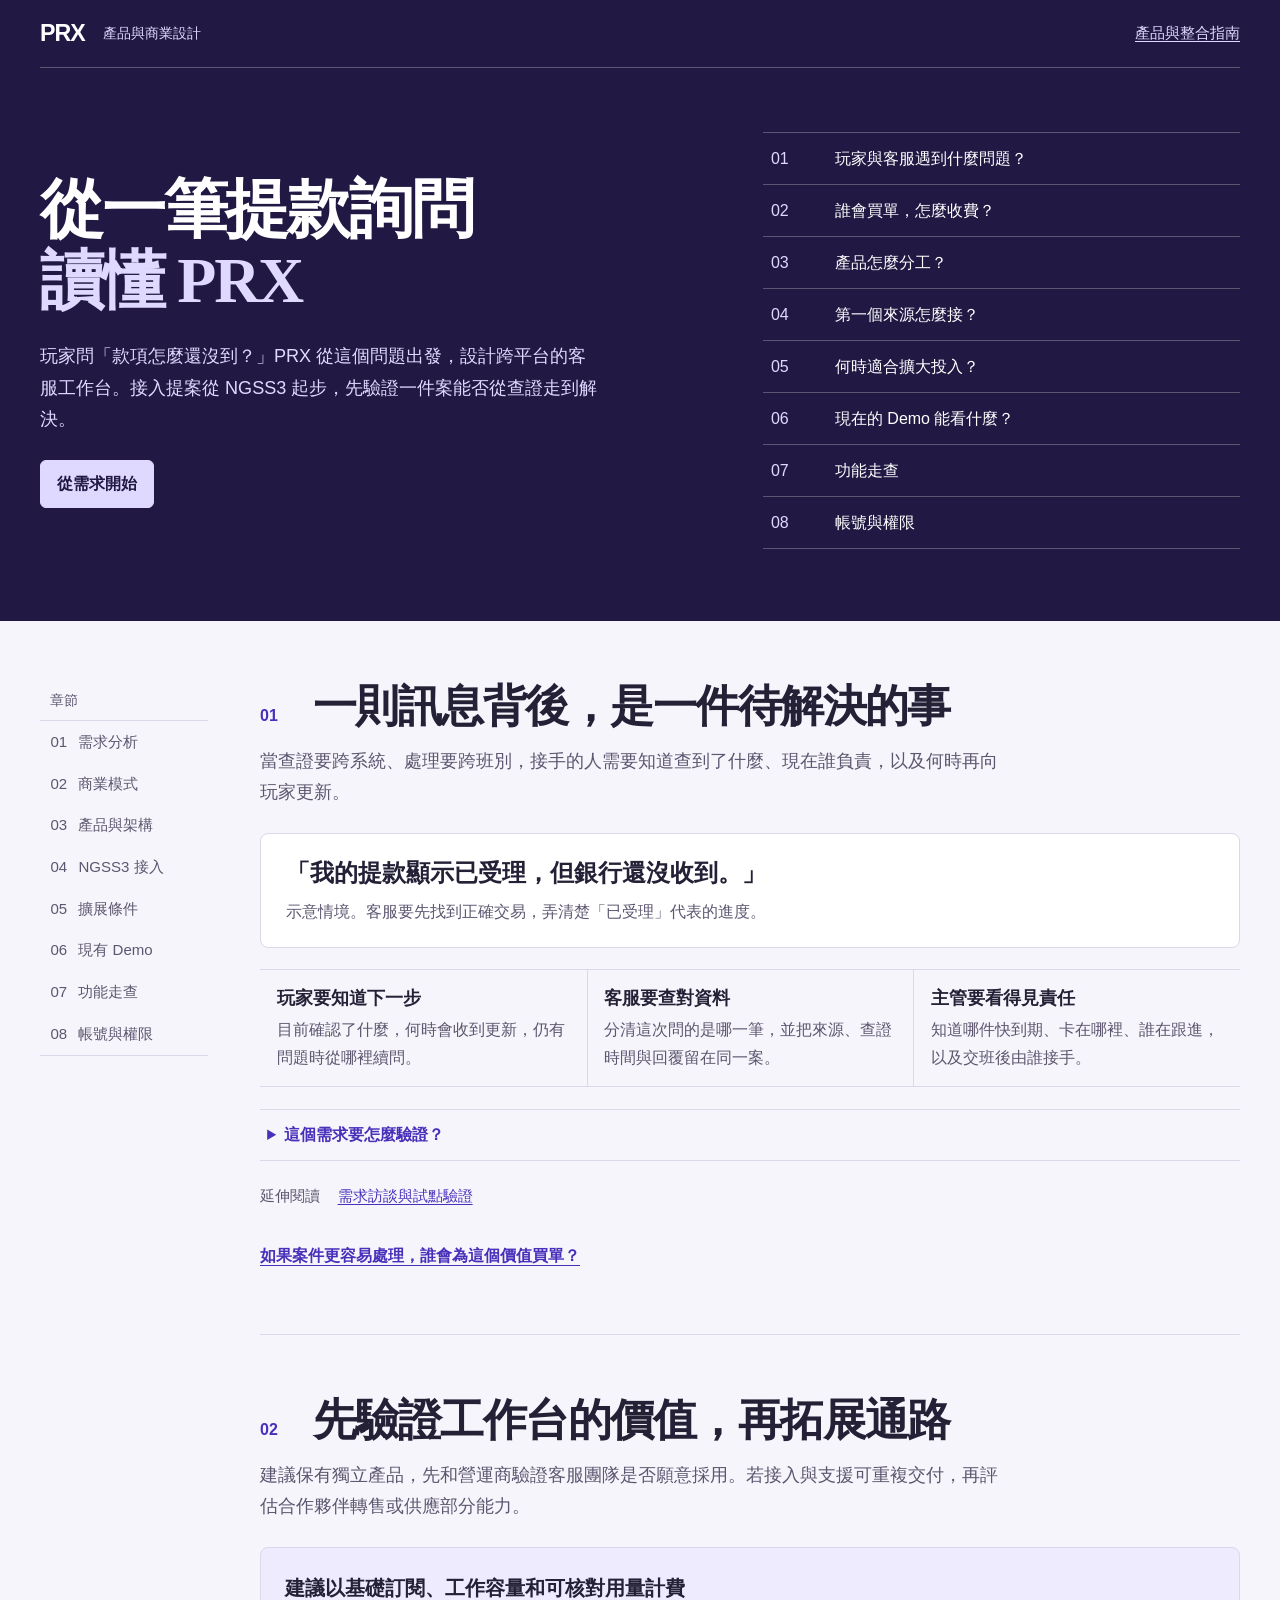
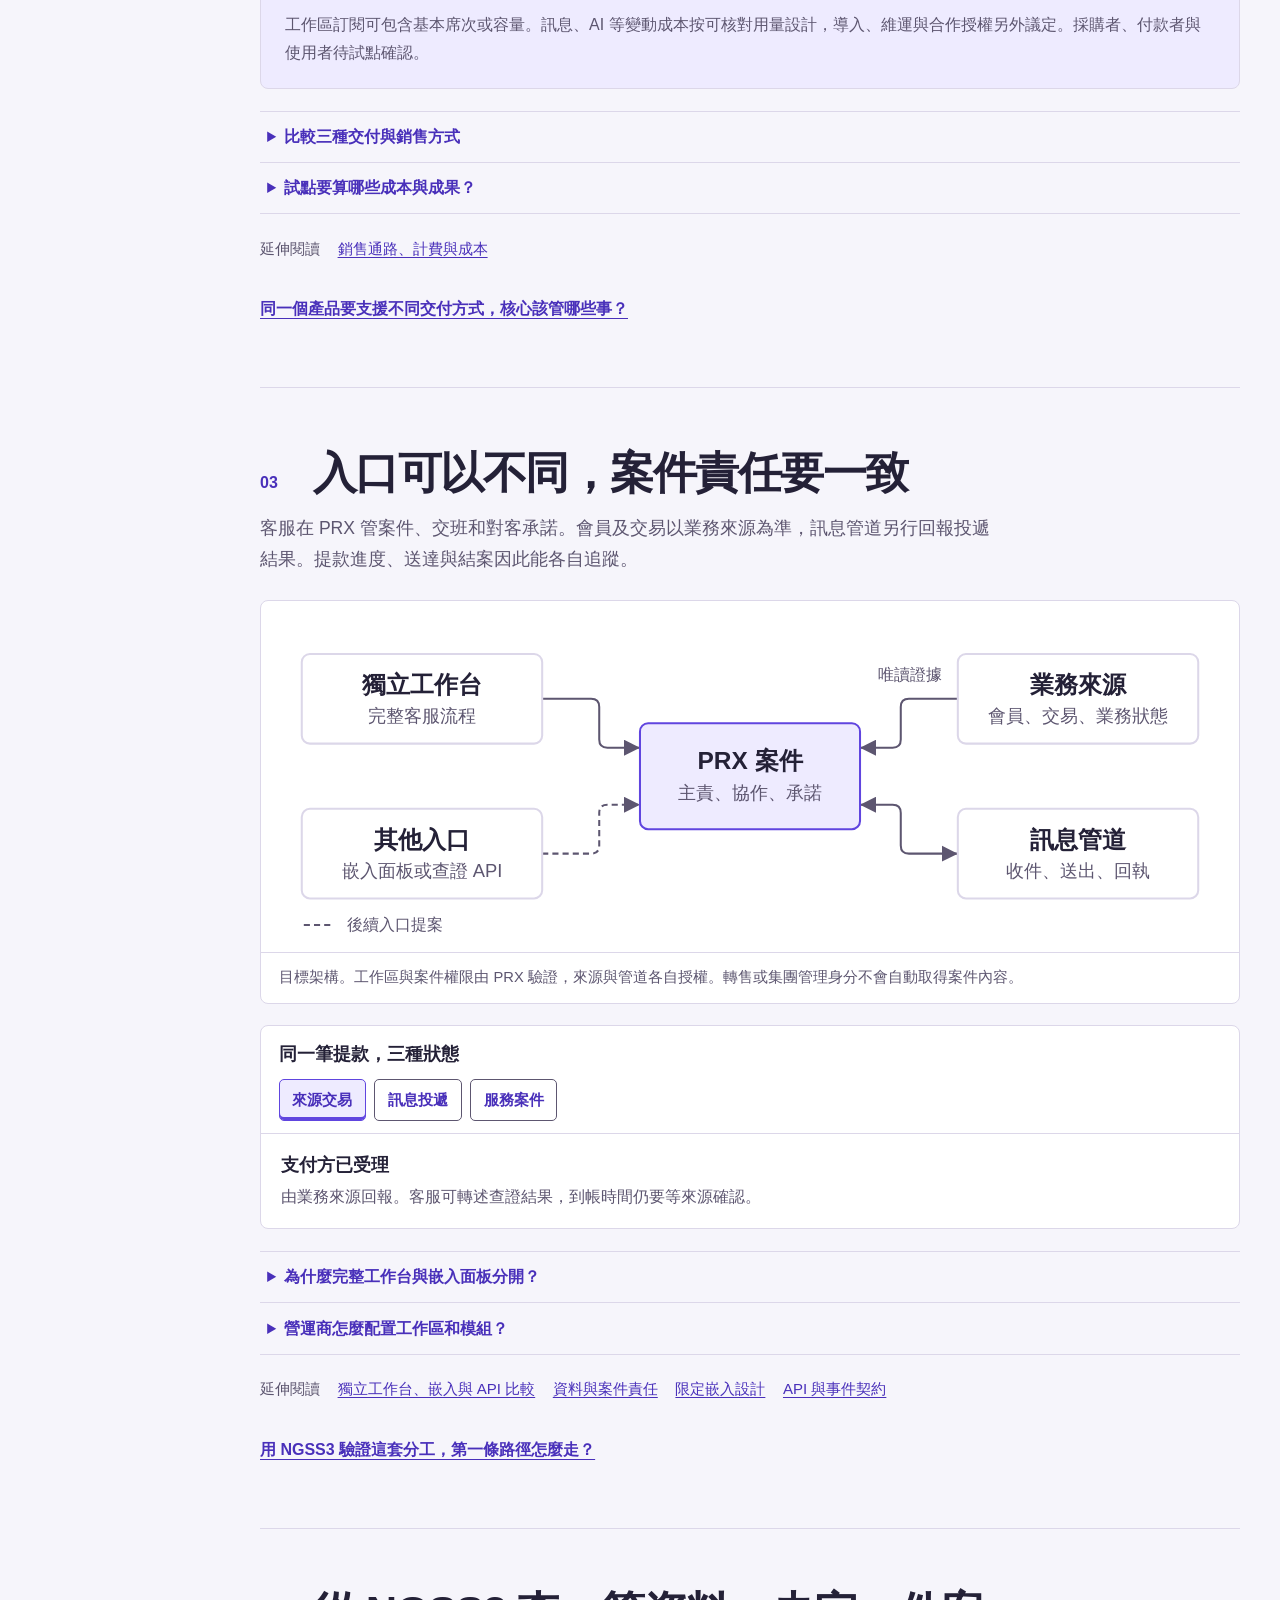
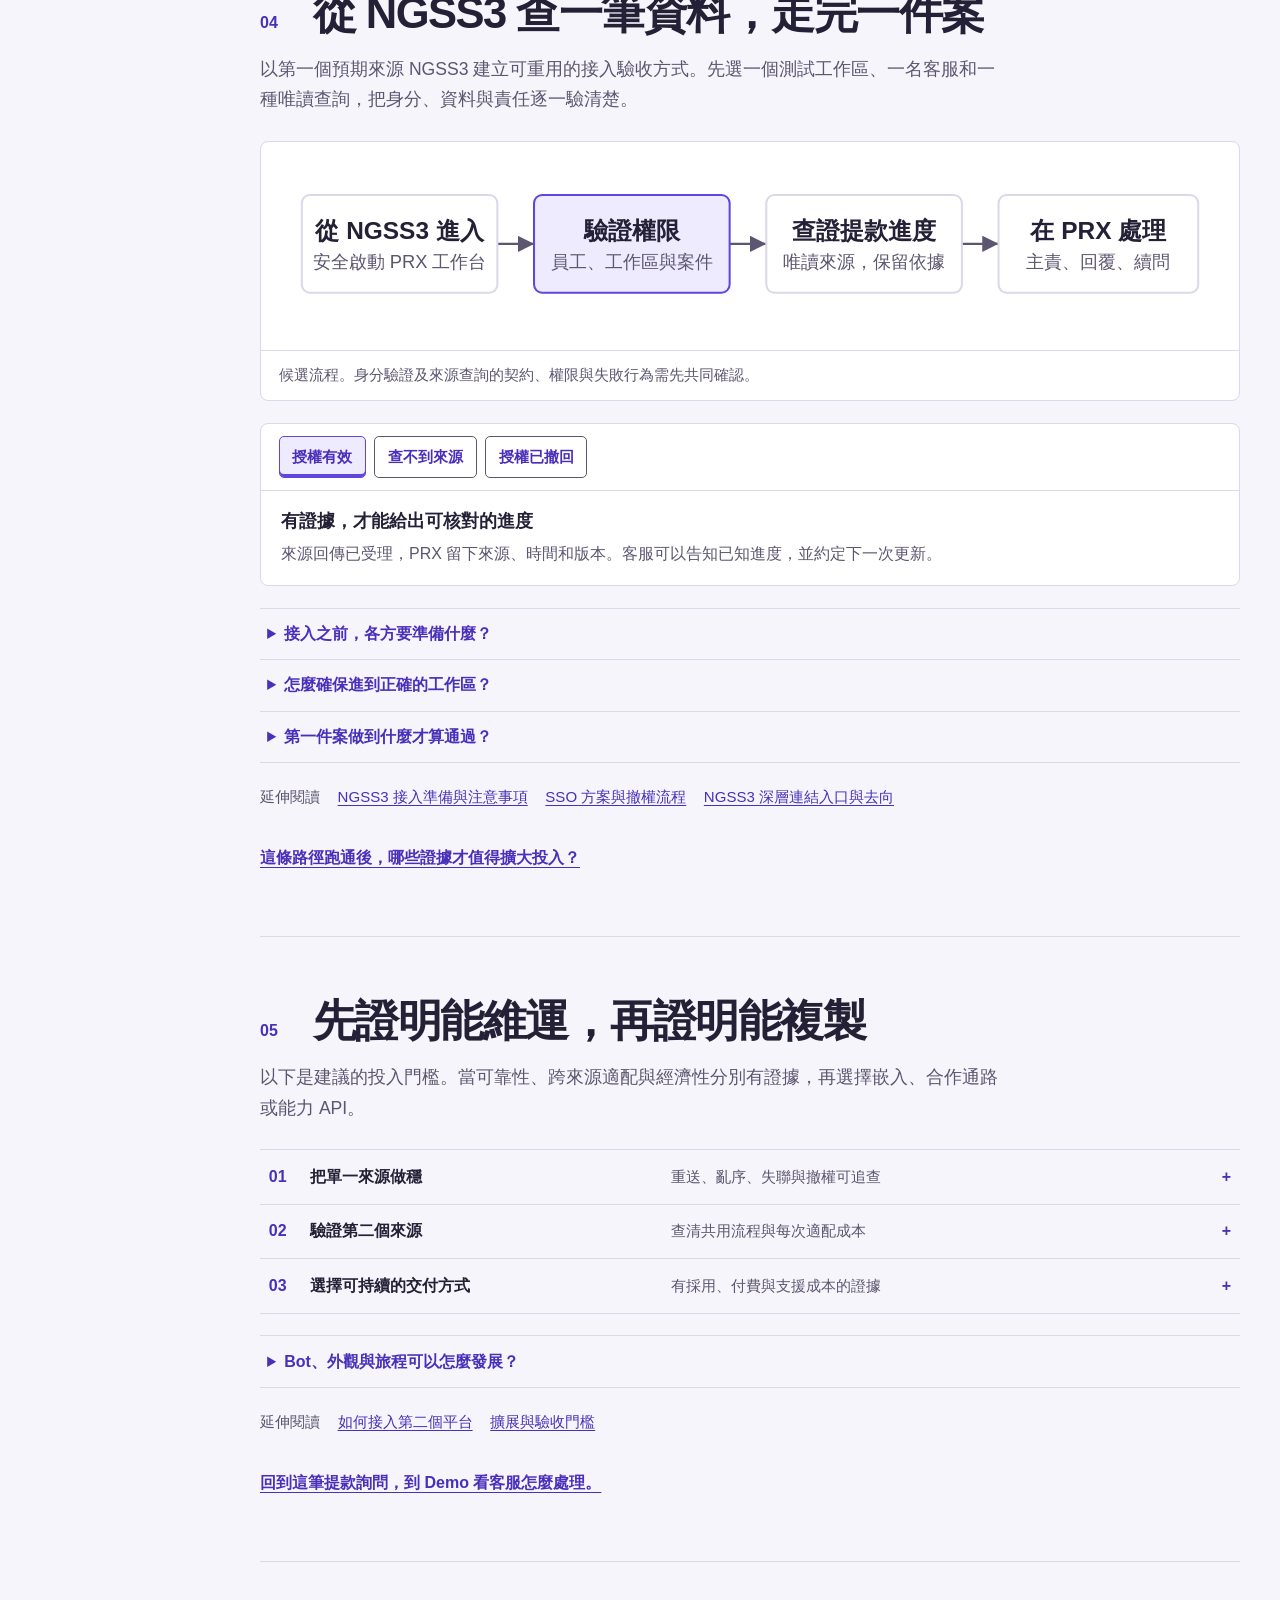
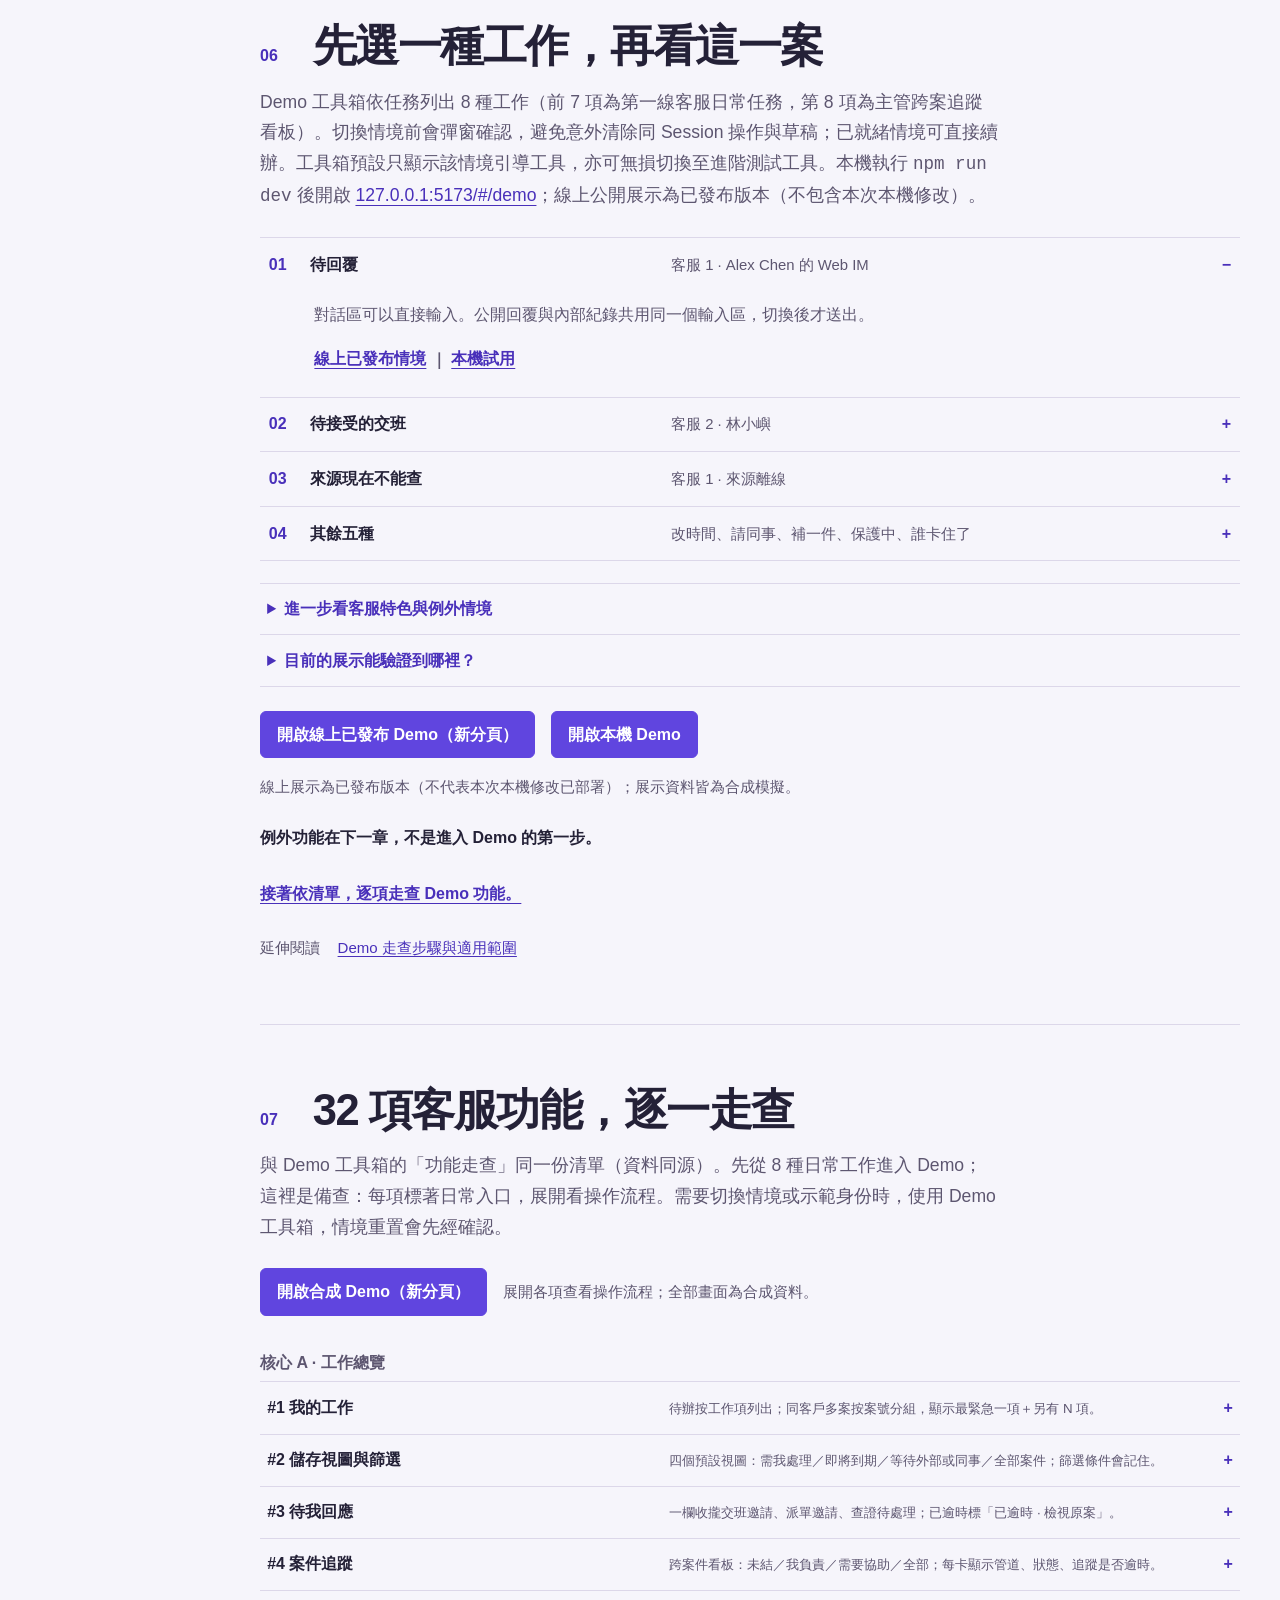
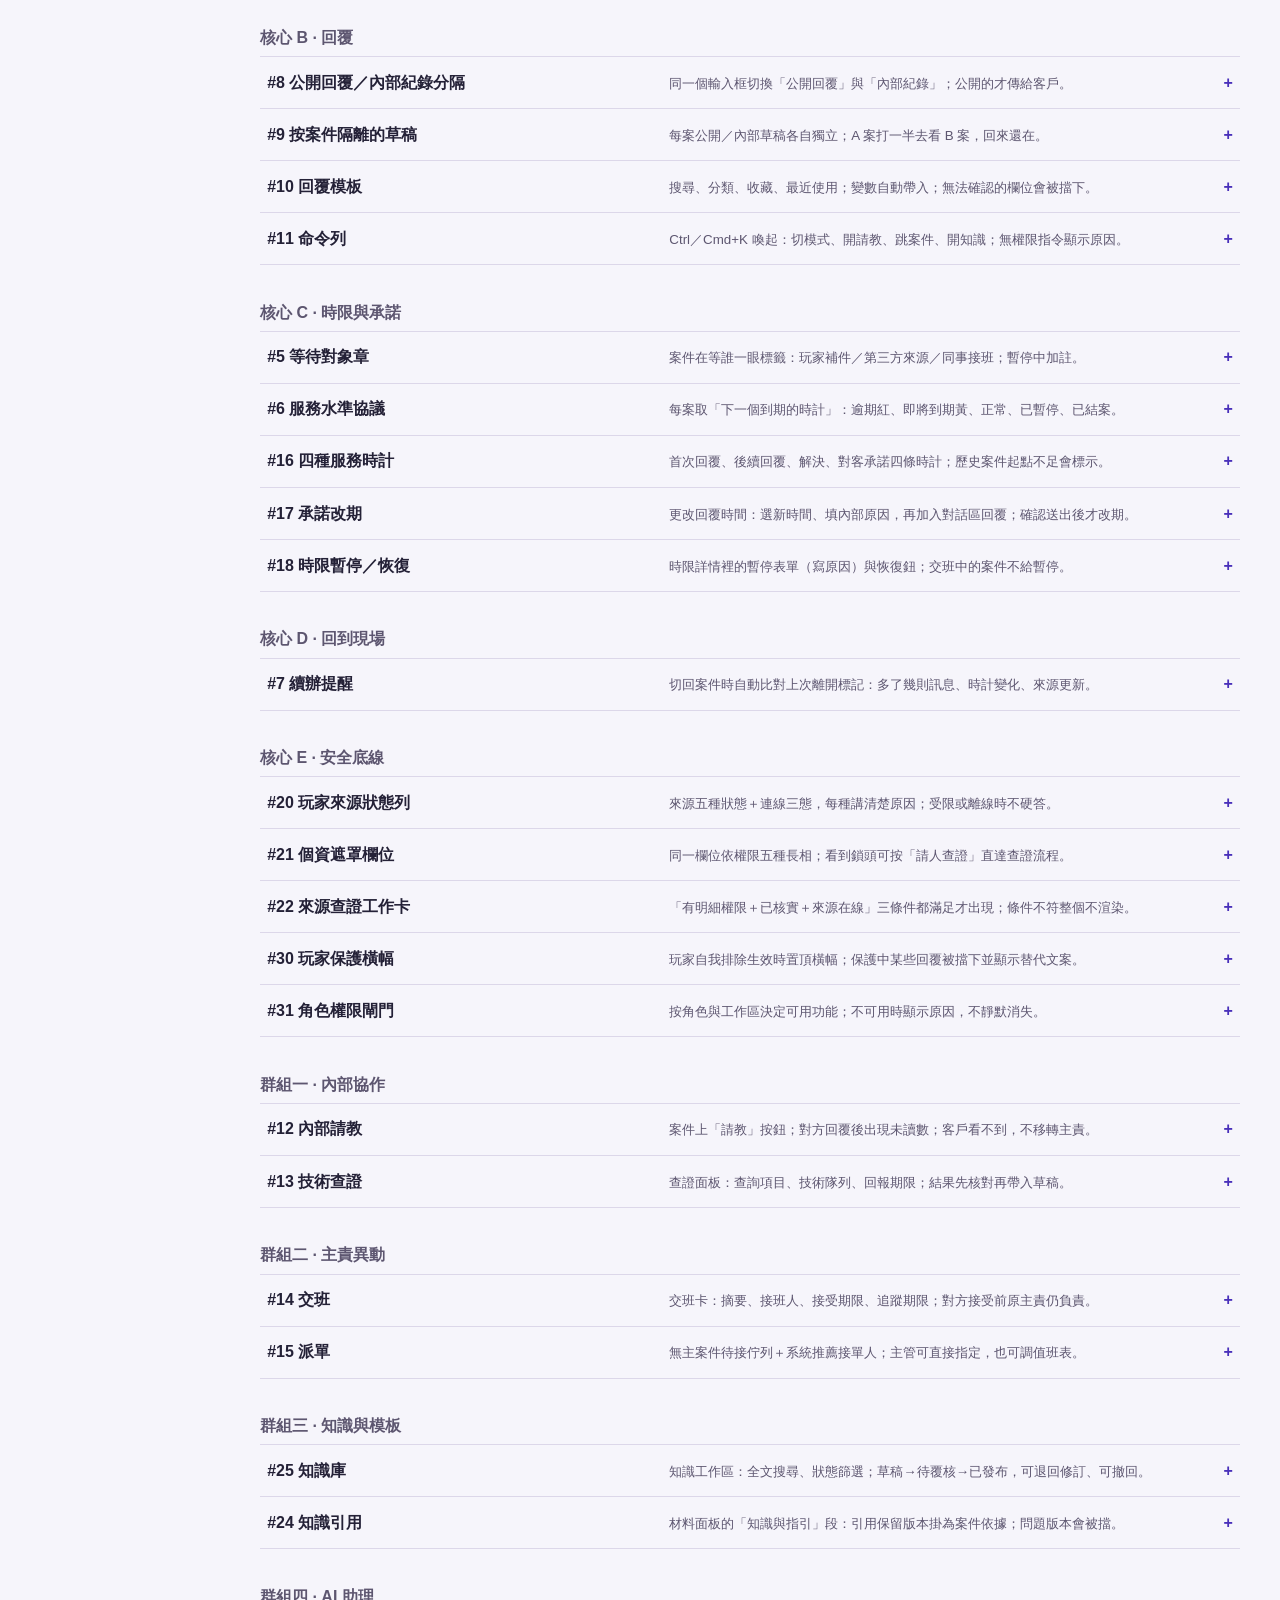
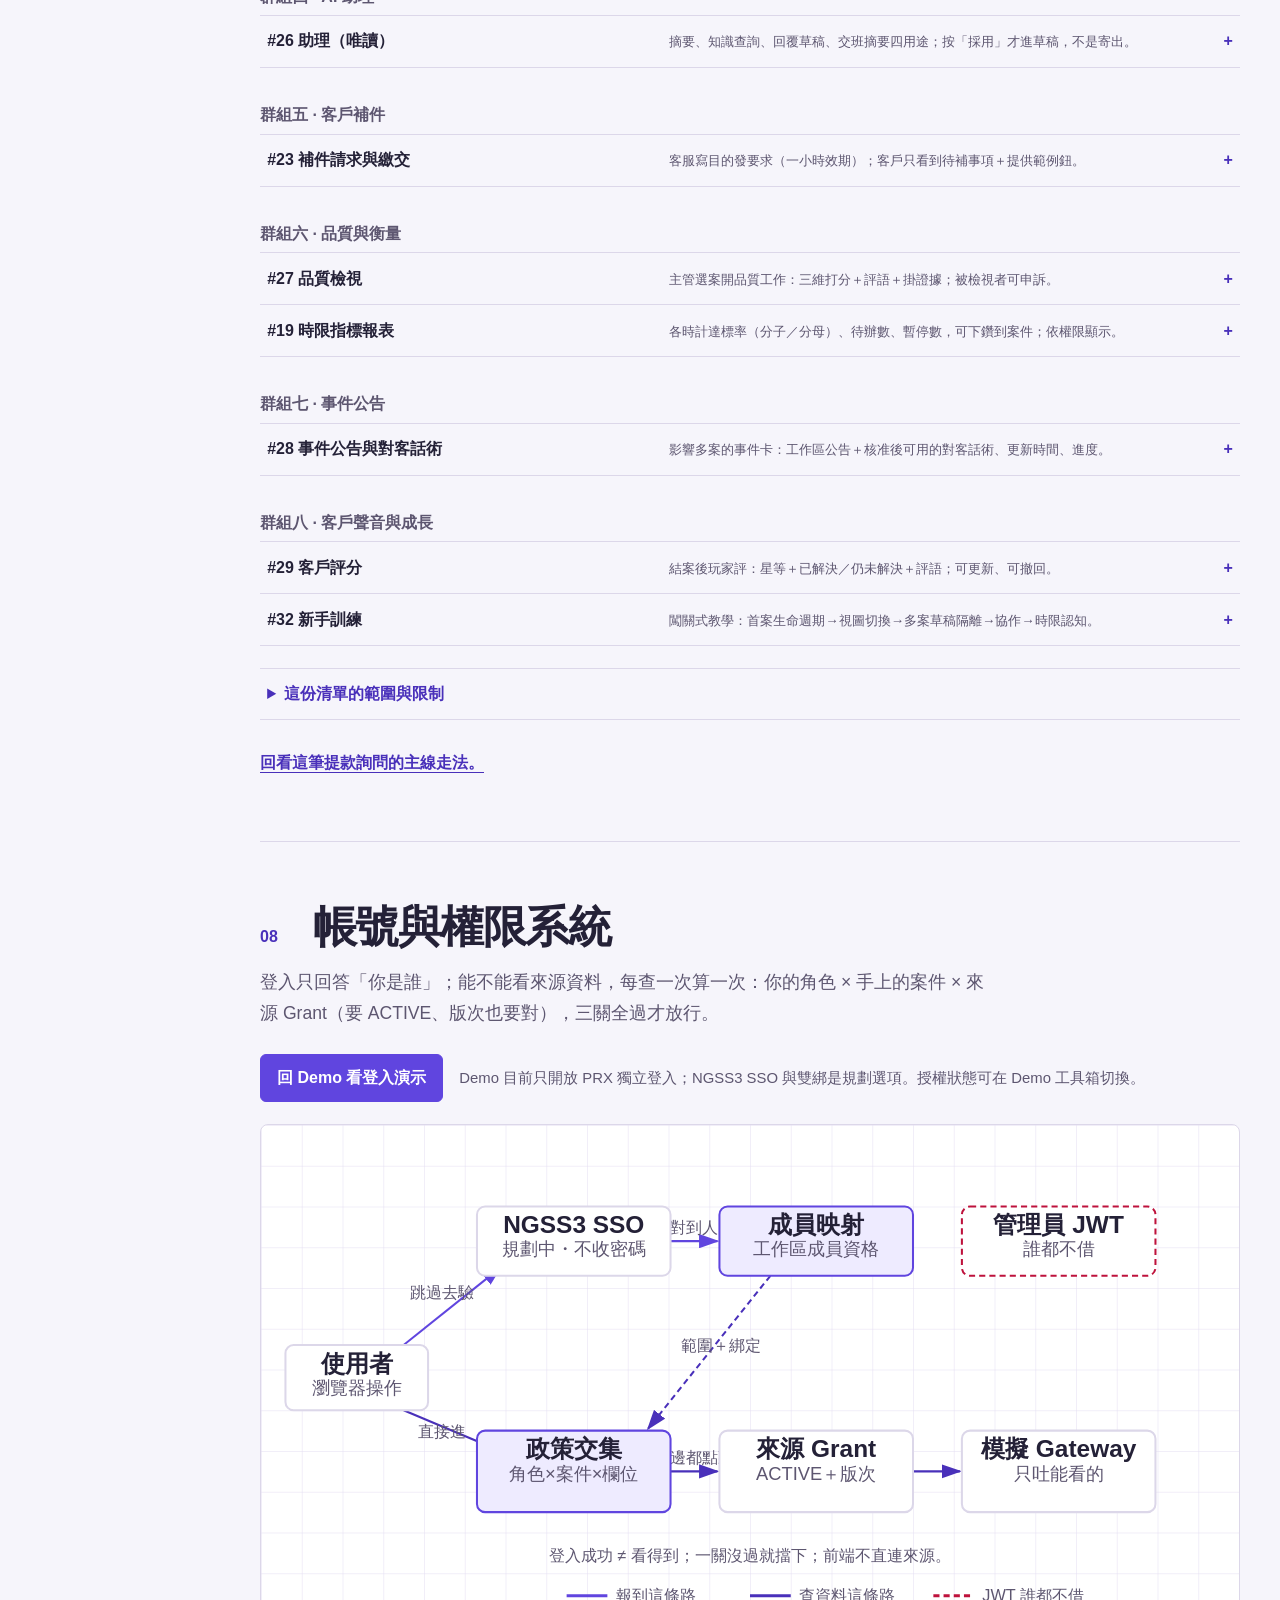
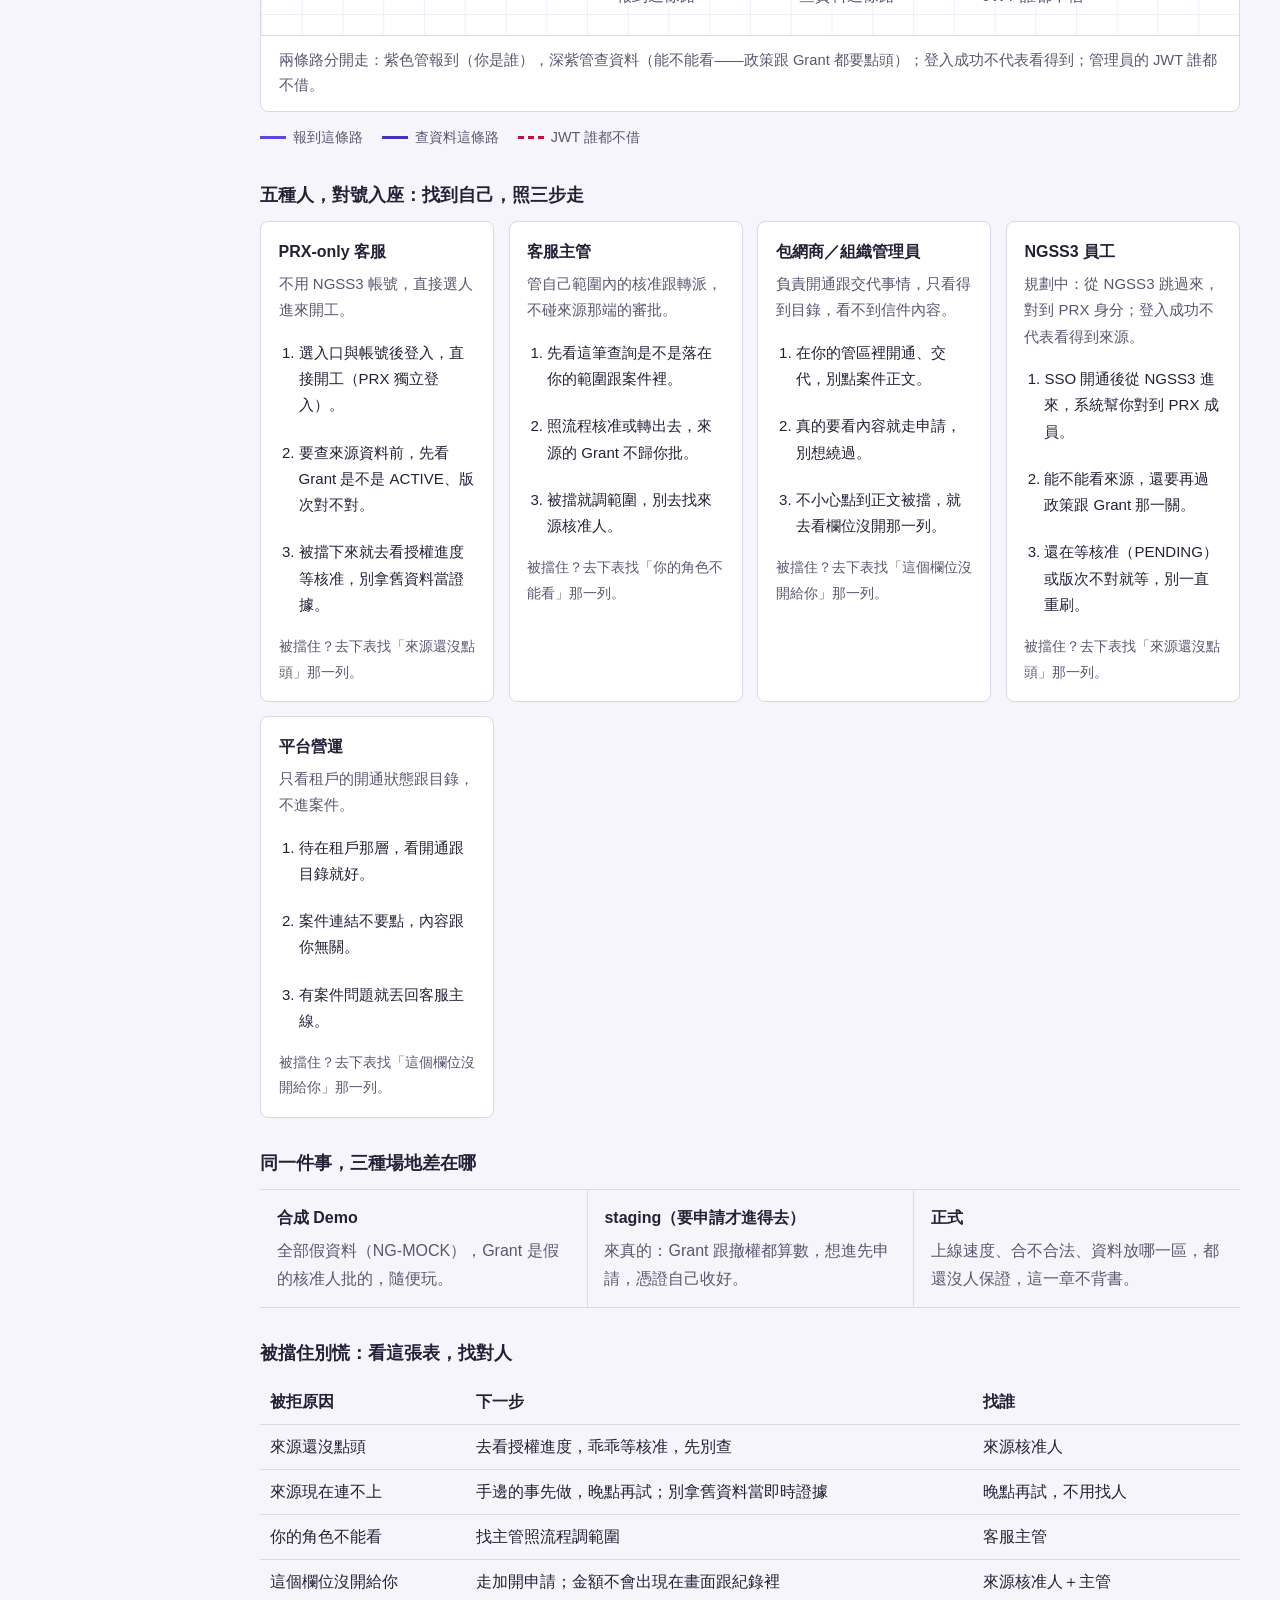
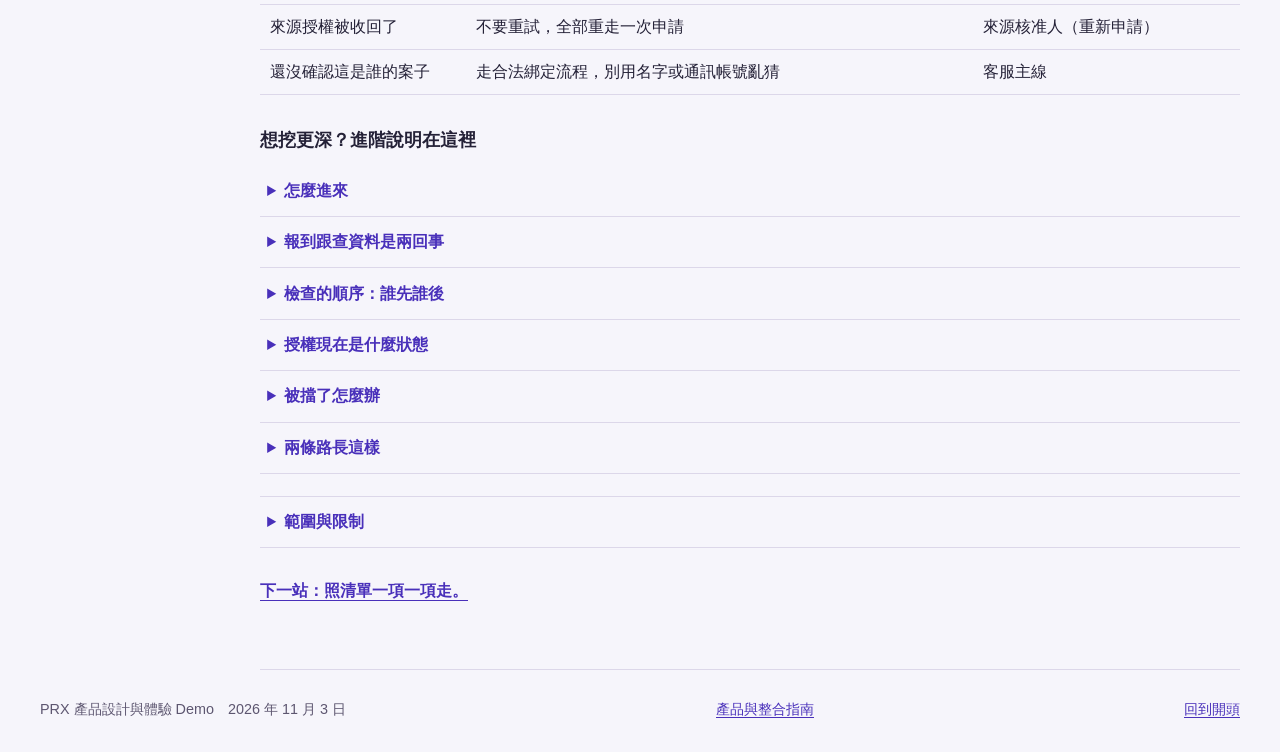
==== commit e3e45f8a: "Publish PRX demo from 57e540bcff31" ====
--- a/presentation/index.html
+++ b/presentation/index.html
@@ -117,7 +117,36 @@
 .gates .detail { margin-left:2.6rem }
 .demo-action { display:flex; gap:1rem; align-items:center; margin-top:1.5rem }
 .demo-action span { font-size:.93rem; color:var(--muted) }
-.footer { display:flex; justify-content:space-between; gap:1rem; padding:1.7rem 0 2rem; color:var(--muted); font-size:.9rem }
+.footer { display:flex; flex-wrap:wrap; justify-content:space-between; gap:.5rem 1rem; padding:1.7rem 0 2rem; color:var(--muted); font-size:.9rem }
+.pan { overflow-x:auto; overscroll-behavior-x:contain }
+.pan:focus-visible { outline-offset:-3px }
+.figure .pan svg { min-width:640px }
+.pan > .comparison { min-width:34rem }
+/* edge shadows appear only while table columns are scrolled out of view */
+.pan:has(> .comparison) { background:
+  linear-gradient(to right, var(--paper) 30%, rgb(246 245 251 / 0)) left / 2.5rem 100% no-repeat local,
+  linear-gradient(to left, var(--paper) 30%, rgb(246 245 251 / 0)) right / 2.5rem 100% no-repeat local,
+  radial-gradient(farthest-side at 0 50%, rgb(36 33 55 / .2), rgb(36 33 55 / 0)) left / .8rem 100% no-repeat scroll,
+  radial-gradient(farthest-side at 100% 50%, rgb(36 33 55 / .2), rgb(36 33 55 / 0)) right / .8rem 100% no-repeat scroll }
+@media (max-width: 900px) {
+  .frame { width:calc(100% - 40px) }
+  .mast-inner { flex-wrap:wrap; row-gap:.4rem; padding-block:.7rem }
+  .hero { grid-template-columns:minmax(0,1fr); gap:2.5rem; padding:2.75rem 0 3rem }
+  .layout { display:block }
+  .index { display:none }
+  .chapter { padding:2.75rem 0 }
+}
+@media (max-width: 700px) {
+  .rows { grid-template-columns:minmax(0,1fr) }
+  .rows div + div { border-left:none; border-top:1px solid var(--rule) }
+}
+@media (max-width: 560px) {
+  .example { padding:1.1rem 1.15rem }
+  .example blockquote { font-size:1.3rem }
+  .gates summary { grid-template-columns:2rem minmax(0,1fr) 1.5rem }
+  .gates summary small { grid-column:2 / 3 }
+  .gates .detail { margin-left:0 }
+}
 @media print {
   .frame { width:100% }
   .index,.hero-map,.choices,.bridge,.skip,.button { display:none!important }
@@ -146,15 +175,14 @@
 /* iam:css */
 .iam-overview li { overflow-wrap: anywhere; margin: .5rem 0 }
 .iam-overview .iam-subhead { margin: 2rem 0 .8rem }
-.iam-overview .iam-identities { list-style: none; margin: 0; padding: 0; display: grid; grid-template-columns: repeat(auto-fit, minmax(220px, 1fr)); gap: .9rem }
+.iam-overview .iam-identities { list-style: none; margin: 0; padding: 0; display: grid; grid-template-columns: repeat(auto-fit, minmax(min(220px, 100%), 1fr)); gap: .9rem }
 .iam-overview .iam-identities > li { margin: 0 }
 .iam-overview .iam-card { border: 1px solid var(--rule); border-radius: 8px; background: var(--white); padding: 1rem 1.1rem }
 .iam-overview .iam-card h4 { margin: 0 0 .3rem; font-size: 1rem }
 .iam-overview .iam-card .iam-can { margin: 0 0 .5rem; color: var(--muted); font-size: .94rem }
 .iam-overview .iam-card ol { margin: .2rem 0 .5rem; padding-left: 1.25rem; display: grid; gap: .3rem; font-size: .94rem }
 .iam-overview .iam-card .iam-denied { margin: 0; font-size: .9rem; color: var(--muted) }
-.iam-overview .iam-diagram { margin: 1.4rem 0 0; overflow-x: auto }
-.iam-overview .iam-diagram svg { min-width: 560px }
+.iam-overview .iam-diagram { margin: 1.4rem 0 0 }
 .iam-overview .iam-legend { list-style: none; display: flex; flex-wrap: wrap; gap: .4rem 1.2rem; margin: .8rem 0 0; padding: 0; font-size: .9rem; color: var(--muted) }
 .iam-overview .iam-legend > li { margin: 0; display: flex; align-items: center; gap: .45rem }
 .iam-overview .swatch { display: inline-block; width: 1.6rem; height: 0; border-top: 3px solid var(--accent) }
@@ -162,7 +190,6 @@
 .iam-overview .swatch.deny { border-top-style: dashed; border-color: #be123c }
 .iam-overview .rows h4 { margin: 0 0 .3rem; font-size: 1rem }
 .iam-overview .comparison td, .iam-overview .comparison th { overflow-wrap: anywhere }
-@media (max-width: 700px) { .iam-overview .rows { grid-template-columns: 1fr } .iam-overview .rows div + div { border-left: none; border-top: 1px solid var(--rule) } }
 /* /iam:css */
 </style>
 </head>
@@ -238,6 +265,7 @@
       </div>
       <div class="disclosures">
         <details id="topic-routes"><summary>比較三種交付與銷售方式</summary><div class="detail">
+          <div class="pan" data-pan-label="三種交付與銷售方式比較表">
           <table class="comparison">
             <thead><tr><th scope="col">方式</th><th scope="col">什麼情況適合</th><th scope="col">要付出的代價</th></tr></thead>
             <tbody>
@@ -246,6 +274,7 @@
               <tr><th scope="row">供應部分能力</th><td>營運商保留既有客服系統，只需要查證或協作。</td><td>要約定案件以哪個系統為準，以及回寫、衝突與撤權由誰處理。</td></tr>
             </tbody>
           </table>
+          </div>
         </div></details>
         <details id="topic-pricing"><summary>試點要算哪些成本與成果？</summary><div class="detail">
           <p>對照導入前後的單案人工時間、重開率與承諾達成。每個工作區再核算獲客、開通、來源適配、訊息、AI、支援與分潤，並記錄付費及續約意向。</p>
@@ -260,6 +289,7 @@
       <div class="chapter-title"><span aria-hidden="true">03</span><h2 id="product-title">入口可以不同，案件責任要一致</h2></div>
       <p class="lead">客服在 PRX 管案件、交班和對客承諾。會員及交易以業務來源為準，訊息管道另行回報投遞結果。提款進度、送達與結案因此能各自追蹤。</p>
       <figure class="figure">
+        <div class="pan" data-pan-label="產品責任分界圖">
         <svg viewBox="0 0 960 344" role="img" aria-labelledby="arch-title arch-desc">
           <title id="arch-title">PRX 產品責任分界</title>
           <desc id="arch-desc">左側的獨立工作台或候選嵌入入口操作中間的 PRX 案件。右上業務來源提供唯讀證據，右下訊息管道提供收件與回執。</desc>
@@ -284,6 +314,7 @@
           <text class="edge-label" x="606" y="78">唯讀證據</text>
           <path class="edge edge-optional" d="M42 318 H72"/><text class="edge-label" x="84" y="323">後續入口提案</text>
         </svg>
+        </div>
         <figcaption>目標架構。工作區與案件權限由 PRX 驗證，來源與管道各自授權。轉售或集團管理身分不會自動取得案件內容。</figcaption>
       </figure>
       <section class="switcher" id="topic-data-ownership" data-switcher aria-labelledby="status-title">
@@ -321,6 +352,7 @@
       <div class="chapter-title"><span aria-hidden="true">04</span><h2 id="ngss3-title">從 NGSS3 查一筆資料，走完一件案</h2></div>
       <p class="lead">以第一個預期來源 NGSS3 建立可重用的接入驗收方式。先選一個測試工作區、一名客服和一種唯讀查詢，把身分、資料與責任逐一驗清楚。</p>
       <figure class="figure">
+        <div class="pan" data-pan-label="NGSS3 首接流程圖">
         <svg viewBox="0 0 960 204" role="img" aria-labelledby="start-title start-desc">
           <title id="start-title">NGSS3 首接的正常路徑提案</title>
           <desc id="start-desc">先從 NGSS3 進入 PRX，驗證員工的工作區與案件權限，再唯讀查證提款狀態，最後在 PRX 留下主責、回覆和追問。</desc>
@@ -339,6 +371,7 @@
             <text class="name" x="822" y="95">在 PRX 處理</text><text class="sub" x="822" y="124">主責、回覆、續問</text>
           </g>
         </svg>
+        </div>
         <figcaption>候選流程。身分驗證及來源查詢的契約、權限與失敗行為需先共同確認。</figcaption>
       </figure>
 
@@ -423,10 +456,10 @@
         <li><details id="topic-closeout"><summary><strong>其餘五種</strong><small>改時間、請同事、補一件、保護中、誰卡住了</small></summary><div class="detail">
           <p>前七項為第一線客服日常任務，第八項為主管跨案追蹤看板：</p>
           <ul>
-            <li><strong>要改對客時間</strong>（客服 1）：承諾快到期，看下一步與期限，可快進 15 分鐘觀察承諾調整。（<a href="https://mikac05.github.io/PRX-Demo/#/demo?situation=promise" target="_blank" rel="noopener">線上已發布</a> ｜ <a href="http://127.0.0.1:5173/#/demo?situation=promise">本機試用</a>）</li>
+            <li><strong>要改對客時間</strong>（客服 1）：承諾改期與外部系統轉發，看下一步與期限。（<a href="https://mikac05.github.io/PRX-Demo/#/demo?situation=promise" target="_blank" rel="noopener">線上已發布</a> ｜ <a href="http://127.0.0.1:5173/#/demo?situation=promise">本機試用</a>）</li>
             <li><strong>請同事看</strong>（客服 1）：技術支援請教，主責不轉移，可查看受邀同事視角。（<a href="https://mikac05.github.io/PRX-Demo/#/demo?situation=consult" target="_blank" rel="noopener">線上已發布</a> ｜ <a href="http://127.0.0.1:5173/#/demo?situation=consult">本機試用</a>）</li>
-            <li><strong>請客戶補一件</strong>（客服 1）：直接顯示補件目的與追蹤狀態。（<a href="https://mikac05.github.io/PRX-Demo/#/demo?situation=material" target="_blank" rel="noopener">線上已發布</a> ｜ <a href="http://127.0.0.1:5173/#/demo?situation=material">本機試用</a>）</li>
-            <li><strong>保護中</strong>（客服 1）：玩家帳號受保護時限制發送一般公開回覆，僅能提供合規保護說明。（<a href="https://mikac05.github.io/PRX-Demo/#/demo?situation=protection" target="_blank" rel="noopener">線上已發布</a> ｜ <a href="http://127.0.0.1:5173/#/demo?situation=protection">本機試用</a>）</li>
+            <li><strong>事件批次回覆</strong>（客服 1）：收件匣多選批次處理，支援事件通報與統一回覆。（<a href="https://mikac05.github.io/PRX-Demo/#/demo?situation=batch" target="_blank" rel="noopener">線上已發布</a> ｜ <a href="http://127.0.0.1:5173/#/demo?situation=batch">本機試用</a>）</li>
+            <li><strong>TG 綁定與選單</strong>（服務助手）：Telegram 5 大接待選單與帳號綁定通道。（<a href="https://mikac05.github.io/PRX-Demo/#/demo?situation=bot" target="_blank" rel="noopener">線上已發布</a> ｜ <a href="http://127.0.0.1:5173/#/demo?situation=bot">本機試用</a>）</li>
             <li><strong>誰卡住了</strong>（主管）：主管跨案案件區（CaseArea），鳥瞰卡住與即將到期案件。（<a href="https://mikac05.github.io/PRX-Demo/#/demo?situation=stuck" target="_blank" rel="noopener">線上已發布</a> ｜ <a href="http://127.0.0.1:5173/#/demo?situation=stuck">本機試用</a>）</li>
           </ul>
         </div></details></li>
@@ -519,26 +552,26 @@
 <div class="walk-group">
         <h3>核心 C · 時限與承諾</h3>
         <ol class="walk">
-          <li><details id="feature-5"><summary><strong>#5 等待對象章</strong><small>案件在等誰一眼標籤：玩家補件／第三方來源／同事接班；暫停中加註。</small></summary><div class="detail"><p class="daily">日常入口：要改對客時間</p><ol class="steps">
+          <li><details id="feature-5"><summary><strong>#5 等待對象章</strong><small>案件在等誰一眼標籤：玩家補件／第三方來源／同事接班；暫停中加註。</small></summary><div class="detail"><p class="daily">日常入口：外部系統轉交</p><ol class="steps">
               <li>不用操作，開案即見。</li>
               <li>掃過列表，確認等待中案件卡在哪。</li>
             </ol></div></details></li>
-          <li><details id="feature-6"><summary><strong>#6 服務水準協議</strong><small>每案取「下一個到期的時計」：逾期紅、即將到期黃、正常、已暫停、已結案。</small></summary><div class="detail"><p class="daily">日常入口：要改對客時間</p><ol class="steps">
+          <li><details id="feature-6"><summary><strong>#6 服務水準協議</strong><small>每案取「下一個到期的時計」：逾期紅、即將到期黃、正常、已暫停、已結案。</small></summary><div class="detail"><p class="daily">日常入口：外部系統轉交</p><ol class="steps">
               <li>掃列表看顏色。</li>
               <li>點徽章或進案看時限詳情（定義、規則、起點、完成證據、暫停紀錄）。</li>
             </ol></div></details></li>
-          <li><details id="feature-16"><summary><strong>#16 四種服務時計</strong><small>首次回覆、後續回覆、解決、對客承諾四條時計；歷史案件起點不足會標示。</small></summary><div class="detail"><p class="daily">日常入口：要改對客時間</p><ol class="steps">
+          <li><details id="feature-16"><summary><strong>#16 四種服務時計</strong><small>首次回覆、後續回覆、解決、對客承諾四條時計；歷史案件起點不足會標示。</small></summary><div class="detail"><p class="daily">日常入口：外部系統轉交</p><ol class="steps">
               <li>進案開時限詳情。</li>
               <li>看四條各剩多少、誰負責。</li>
               <li>該回的回、該暫停的暫停。</li>
             </ol></div></details></li>
-          <li><details id="feature-17"><summary><strong>#17 承諾改期</strong><small>更改回覆時間：選新時間、填內部原因，再加入對話區回覆；確認送出後才改期。</small></summary><div class="detail"><p class="daily">日常入口：要改對客時間</p><ol class="steps">
+          <li><details id="feature-17"><summary><strong>#17 承諾改期</strong><small>更改回覆時間：選新時間、填內部原因，再加入對話區回覆；確認送出後才改期。</small></summary><div class="detail"><p class="daily">日常入口：外部系統轉交</p><ol class="steps">
               <li>按「更改回覆時間」，選新時間。</li>
               <li>填內部原因（僅團隊可見），按「加入回覆」。</li>
               <li>有舊草稿時，選合併、取代或取消。</li>
               <li>在對話區編輯說明並送出；投遞待確認時原時間不變並保留草稿。</li>
             </ol></div></details></li>
-          <li><details id="feature-18"><summary><strong>#18 時限暫停／恢復</strong><small>時限詳情裡的暫停表單（寫原因）與恢復鈕；交班中的案件不給暫停。</small></summary><div class="detail"><p class="daily">日常入口：要改對客時間</p><ol class="steps">
+          <li><details id="feature-18"><summary><strong>#18 時限暫停／恢復</strong><small>時限詳情裡的暫停表單（寫原因）與恢復鈕；交班中的案件不給暫停。</small></summary><div class="detail"><p class="daily">日常入口：外部系統轉交</p><ol class="steps">
               <li>確認有合法等待原因。</li>
               <li>寫原因暫停解決時計。</li>
               <li>可用 Demo 工具「快進 15 分鐘」觀察暫停效果。</li>
@@ -577,13 +610,13 @@
               <li>來源在線時查看進階查證操作。</li>
               <li>切換情境或身分，確認條件不符時卡片不出現。</li>
             </ol></div></details></li>
-          <li><details id="feature-30"><summary><strong>#30 玩家保護橫幅</strong><small>玩家自我排除生效時置頂橫幅；保護中某些回覆被擋下並顯示替代文案。</small></summary><div class="detail"><p class="daily">日常入口：保護中</p><ol class="steps">
+          <li><details id="feature-30"><summary><strong>#30 玩家保護橫幅</strong><small>玩家自我排除生效時置頂橫幅；保護中某些回覆被擋下並顯示替代文案。</small></summary><div class="detail"><p class="daily">日常入口：TG 綁定與選單</p><ol class="steps">
               <li>在 Demo 工具箱展開「玩家保護（RG）」。</li>
               <li>為合成玩家觸發保護事件並確認生效。</li>
               <li>開該玩家案件，看到橫幅。</li>
               <li>照橫幅指示應對；被擋的回覆改用合規說法。</li>
             </ol></div></details></li>
-          <li><details id="feature-31"><summary><strong>#31 角色權限閘門</strong><small>按角色與工作區決定可用功能；不可用時顯示原因，不靜默消失。</small></summary><div class="detail"><p class="daily">日常入口：保護中</p><ol class="steps">
+          <li><details id="feature-31"><summary><strong>#31 角色權限閘門</strong><small>按角色與工作區決定可用功能；不可用時顯示原因，不靜默消失。</small></summary><div class="detail"><p class="daily">日常入口：TG 綁定與選單</p><ol class="steps">
               <li>切換到無客服權限的示範身份。</li>
               <li>點到無權功能，看到原因說明。</li>
               <li>改用請教或改派找有權的人。</li>
@@ -658,7 +691,7 @@
 <div class="walk-group">
         <h3>群組五 · 客戶補件</h3>
         <ol class="walk">
-          <li><details id="feature-23"><summary><strong>#23 補件請求與繳交</strong><small>客服寫目的發要求（一小時效期）；客戶只看到待補事項＋提供範例鈕。</small></summary><div class="detail"><p class="daily">日常入口：請客戶補一件</p><ol class="steps">
+          <li><details id="feature-23"><summary><strong>#23 補件請求與繳交</strong><small>客服寫目的發要求（一小時效期）；客戶只看到待補事項＋提供範例鈕。</small></summary><div class="detail"><p class="daily">日常入口：事件批次回覆</p><ol class="steps">
               <li>客服側寫目的發補件要求。</li>
               <li>另開用戶端分頁，客戶看到待補事項。</li>
               <li>按「提供範例」繳交（合成範例，不收真實文件）。</li>
@@ -726,12 +759,13 @@
       <p class="lead">登入只回答「你是誰」；能不能看來源資料，每查一次算一次：你的角色 × 手上的案件 × 來源 Grant（要 ACTIVE、版次也要對），三關全過才放行。</p>
       <div class="demo-action">
         <a class="button" href="#demo">回 Demo 看登入演示</a>
-        <span>去 Demo 玩玩看：三種登入、授權狀態隨你切。</span>
+        <span>Demo 目前只開放 PRX 獨立登入；NGSS3 SSO 與雙綁是規劃選項。授權狀態可在 Demo 工具箱切換。</span>
       </div>
       <figure class="figure iam-diagram">
+        <div class="pan" data-pan-label="帳號與權限架構圖">
         <svg viewBox="0 0 960 500" role="img" aria-labelledby="iam-diagram-title iam-diagram-desc">
           <title id="iam-diagram-title">帳號與權限雙路徑架構圖</title>
-          <desc id="iam-diagram-desc">報到這條路：從使用者經模擬 SSO 對到 PRX 成員；查資料這條路：政策跟來源 Grant 都點頭，才經模擬 Gateway 吐出你能看的欄位；管理員的 JWT 誰都不借；前端不直連來源。</desc>
+          <desc id="iam-diagram-desc">報到這條路：從使用者經規劃中的 NGSS3 SSO 對到 PRX 成員，Demo 目前只有 PRX 獨立登入；查資料這條路：政策跟來源 Grant 都點頭，才經模擬 Gateway 吐出你能看的欄位；管理員的 JWT 誰都不借；前端不直連來源。</desc>
           <defs>
             <marker id="iam-arrow" markerWidth="10" markerHeight="7" refX="9" refY="3.5" orient="auto">
               <polygon points="0 0, 10 3.5, 0 7" fill="#5d5670" />
@@ -762,8 +796,8 @@
           <text x="94" y="242" class="name" text-anchor="middle">使用者</text>
           <text x="94" y="264" class="sub" text-anchor="middle">瀏覽器操作</text>
           <rect x="212" y="80" width="190" height="68" rx="8" class="node" />
-          <text x="307" y="106" class="name" text-anchor="middle">模擬 SSO</text>
-          <text x="307" y="128" class="sub" text-anchor="middle">驗身份不收密碼</text>
+          <text x="307" y="106" class="name" text-anchor="middle">NGSS3 SSO</text>
+          <text x="307" y="128" class="sub" text-anchor="middle">規劃中・不收密碼</text>
           <rect x="450" y="80" width="190" height="68" rx="8" class="focus-node" />
           <text x="545" y="106" class="name" text-anchor="middle">成員映射</text>
           <text x="545" y="128" class="sub" text-anchor="middle">工作區成員資格</text>
@@ -787,6 +821,7 @@
           <line x1="660" y1="462" x2="700" y2="462" stroke="#be123c" stroke-width="3" stroke-dasharray="6 4" />
           <text x="708" y="467" class="edge-label">JWT 誰都不借</text>
         </svg>
+        </div>
         <figcaption>兩條路分開走：紫色管報到（你是誰），深紫管查資料（能不能看——政策跟 Grant 都要點頭）；登入成功不代表看得到；管理員的 JWT 誰都不借。</figcaption>
       </figure>
       <ul class="iam-legend">
@@ -800,7 +835,7 @@
           <h4>PRX-only 客服</h4>
           <p class="iam-can">不用 NGSS3 帳號，直接選人進來開工。</p>
           <ol>
-            <li>進工作區點自己，直接開工（掛 PRX Native）。</li>
+            <li>選入口與帳號後登入，直接開工（PRX 獨立登入）。</li>
             <li>要查來源資料前，先看 Grant 是不是 ACTIVE、版次對不對。</li>
             <li>被擋下來就去看授權進度等核准，別拿舊資料當證據。</li>
           </ol>
@@ -828,9 +863,9 @@
         </li>
         <li class="iam-card">
           <h4>NGSS3 員工</h4>
-          <p class="iam-can">從 NGSS3 跳過來，系統幫你對到 PRX 身分；登入成功不代表看得到來源。</p>
+          <p class="iam-can">規劃中：從 NGSS3 跳過來，對到 PRX 身分；登入成功不代表看得到來源。</p>
           <ol>
-            <li>走模擬 SSO 進來，系統幫你對到 PRX 成員。</li>
+            <li>SSO 開通後從 NGSS3 進來，系統幫你對到 PRX 成員。</li>
             <li>能不能看來源，還要再過政策跟 Grant 那一關。</li>
             <li>還在等核准（PENDING）或版次不對就等，別一直重刷。</li>
           </ol>
@@ -854,6 +889,7 @@
         <div><h4>正式</h4><p>上線速度、合不合法、資料放哪一區，都還沒人保證，這一章不背書。</p></div>
       </div>
 <h3 class="iam-subhead">被擋住別慌：看這張表，找對人</h3>
+      <div class="pan" data-pan-label="被拒原因與下一步對照表">
       <table class="comparison">
         <thead><tr><th scope="col">被拒原因</th><th scope="col">下一步</th><th scope="col">找誰</th></tr></thead>
         <tbody>
@@ -865,10 +901,11 @@
           <tr><td>還沒確認這是誰的案子</td><td>走合法綁定流程，別用名字或通訊帳號亂猜</td><td>客服主線</td></tr>
         </tbody>
       </table>
+      </div>
 <h3 class="iam-subhead">想挖更深？進階說明在這裡</h3>
-      <details><summary>怎麼進來</summary><div class="detail"><ul>            <li>PRX 帳號：點人頭直接進來，掛 PRX Native，不用 NGSS3。</li>
-            <li>NGSS3 登入：跳過去驗完身分再跳回來；不收密碼，登入成功不代表看得到來源。</li>
-            <li>兩個都綁：同一個人可以兩邊都綁，信箱一樣也不會自動合併，要重驗一次。</li></ul></div></details>
+      <details><summary>怎麼進來</summary><div class="detail"><ul>            <li>PRX 獨立登入：選入口與帳號後登入，不用 NGSS3。Demo 目前只開放這一種。</li>
+            <li>NGSS3 登入（規劃選項）：跳過去驗完身分再跳回來；不收密碼，登入成功不代表看得到來源。</li>
+            <li>兩個都綁（規劃選項）：同一個人可以兩邊都綁，信箱一樣也不會自動合併，要重驗一次。</li></ul></div></details>
       <details><summary>報到跟查資料是兩回事</summary><div class="detail"><ul>            <li>登入只幫你報到，沒發來源資料的門票。</li>
             <li>要看來源：你的角色 × 手上案件 × 綁定過的身分 × 欄位，再跟來源 Grant（ACTIVE＋版次）對一次，全部通過才放行。</li>
             <li>PRX-only 客服沒 NGSS3 也照這套玩；管理員的 JWT 誰都不借。</li></ul></div></details>
@@ -901,6 +938,22 @@
 </div>
 <footer class="frame footer"><span>PRX 產品設計與體驗 Demo　2026 年 11 月 3 日</span><a href="./guide.html">產品與整合指南</a><a href="#top">回到開頭</a></footer>
 <script>
+// Wide diagrams and tables pan inside their own region; expose it to keyboard and AT only while it overflows.
+const panObserver = new ResizeObserver(entries => {
+  for (const { target } of entries) {
+    if (target.scrollWidth > target.clientWidth + 1) {
+      target.setAttribute('role', 'region');
+      target.setAttribute('aria-label', target.dataset.panLabel + '（可左右捲動）');
+      target.tabIndex = 0;
+    } else {
+      target.removeAttribute('role');
+      target.removeAttribute('aria-label');
+      target.removeAttribute('tabindex');
+    }
+  }
+});
+document.querySelectorAll('.pan').forEach(pan => panObserver.observe(pan));
+
 for (const switcher of document.querySelectorAll('[data-switcher]')) {
   const choices = switcher.querySelector('.choices');
   const buttons = Array.from(choices.querySelectorAll('button'));
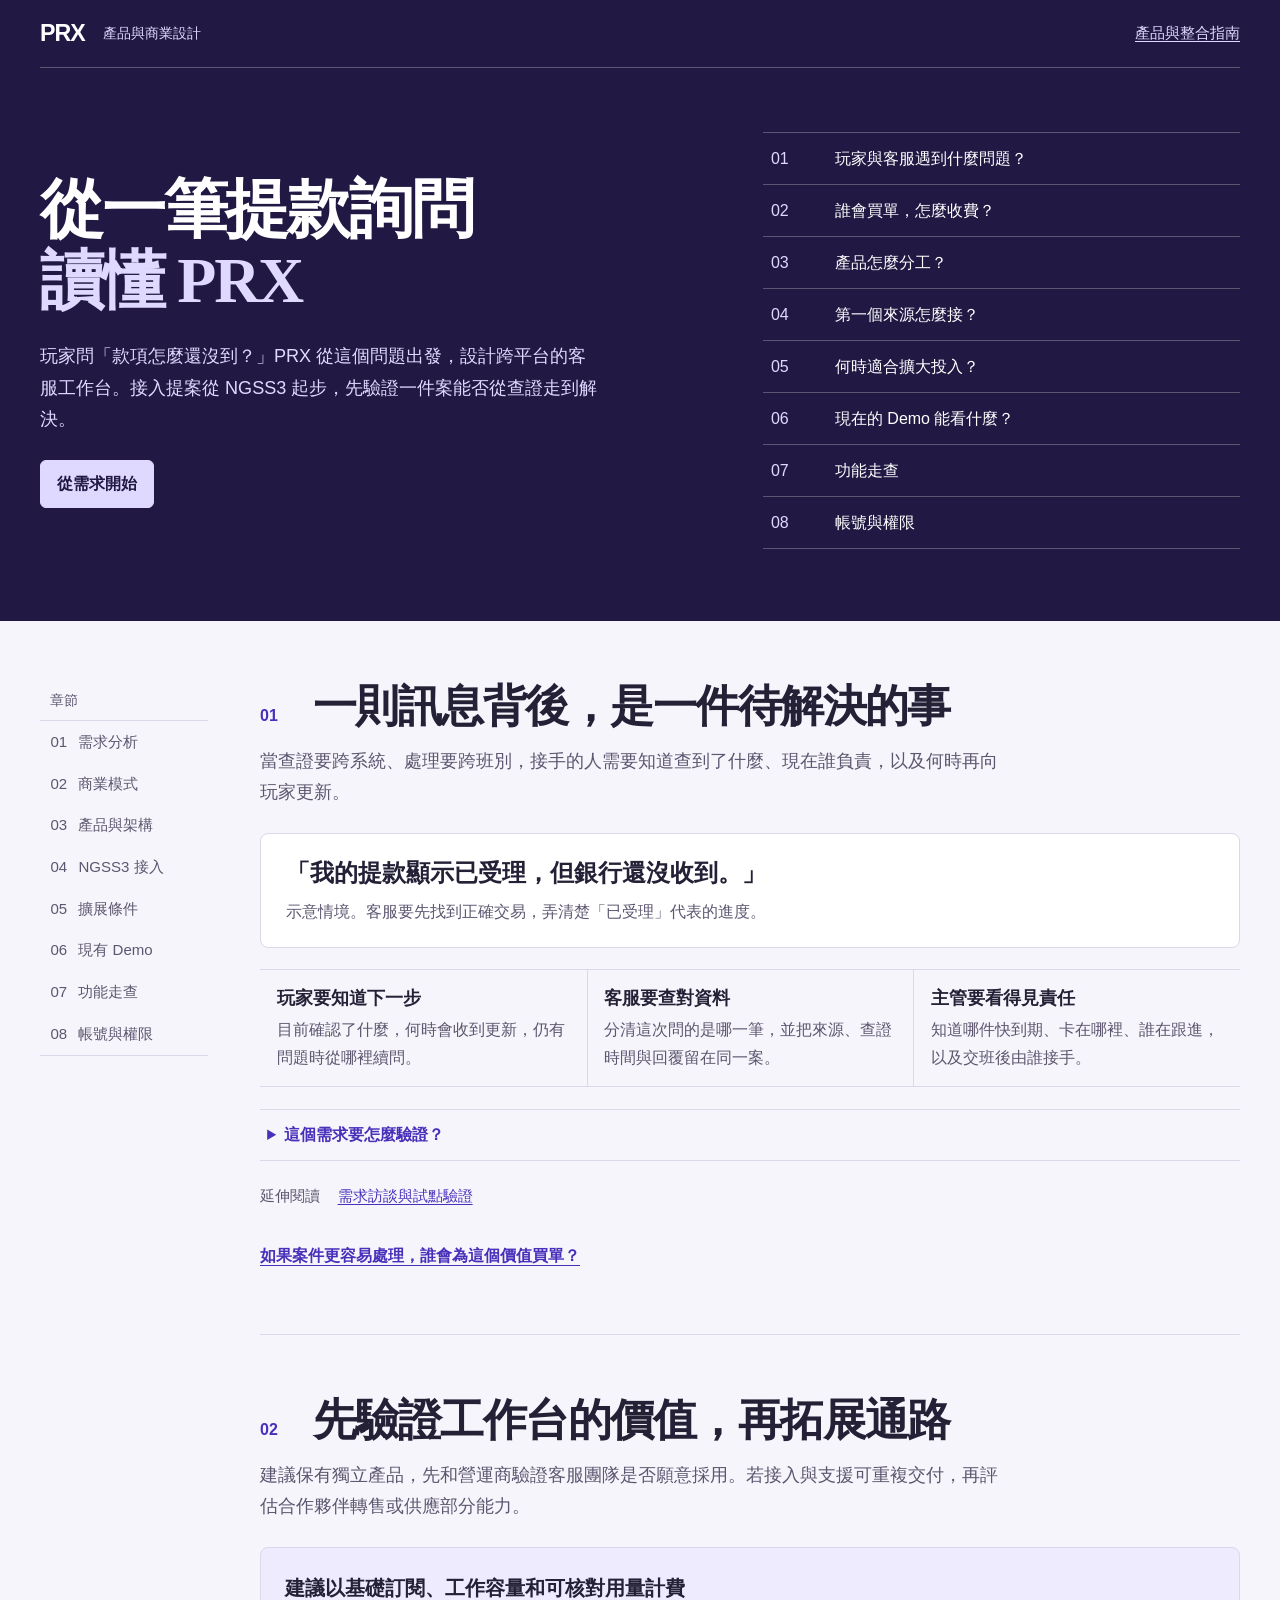
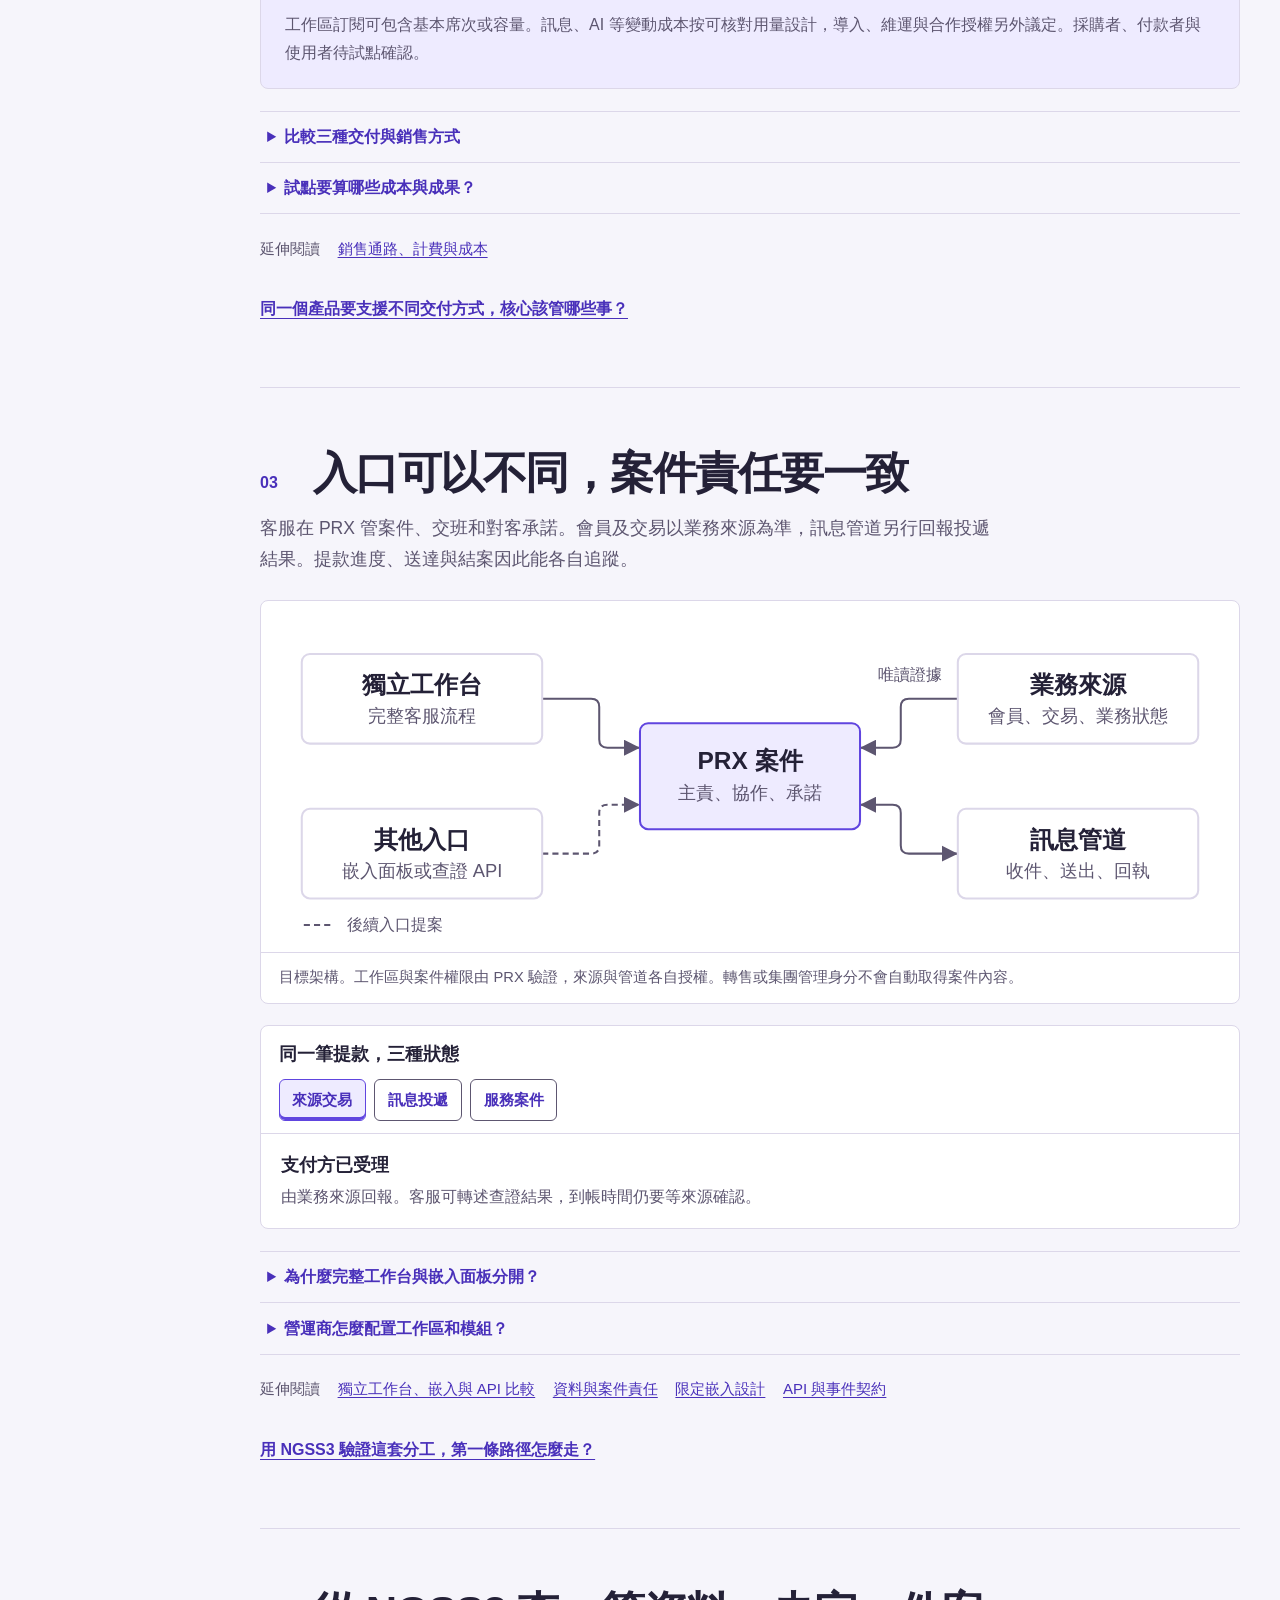
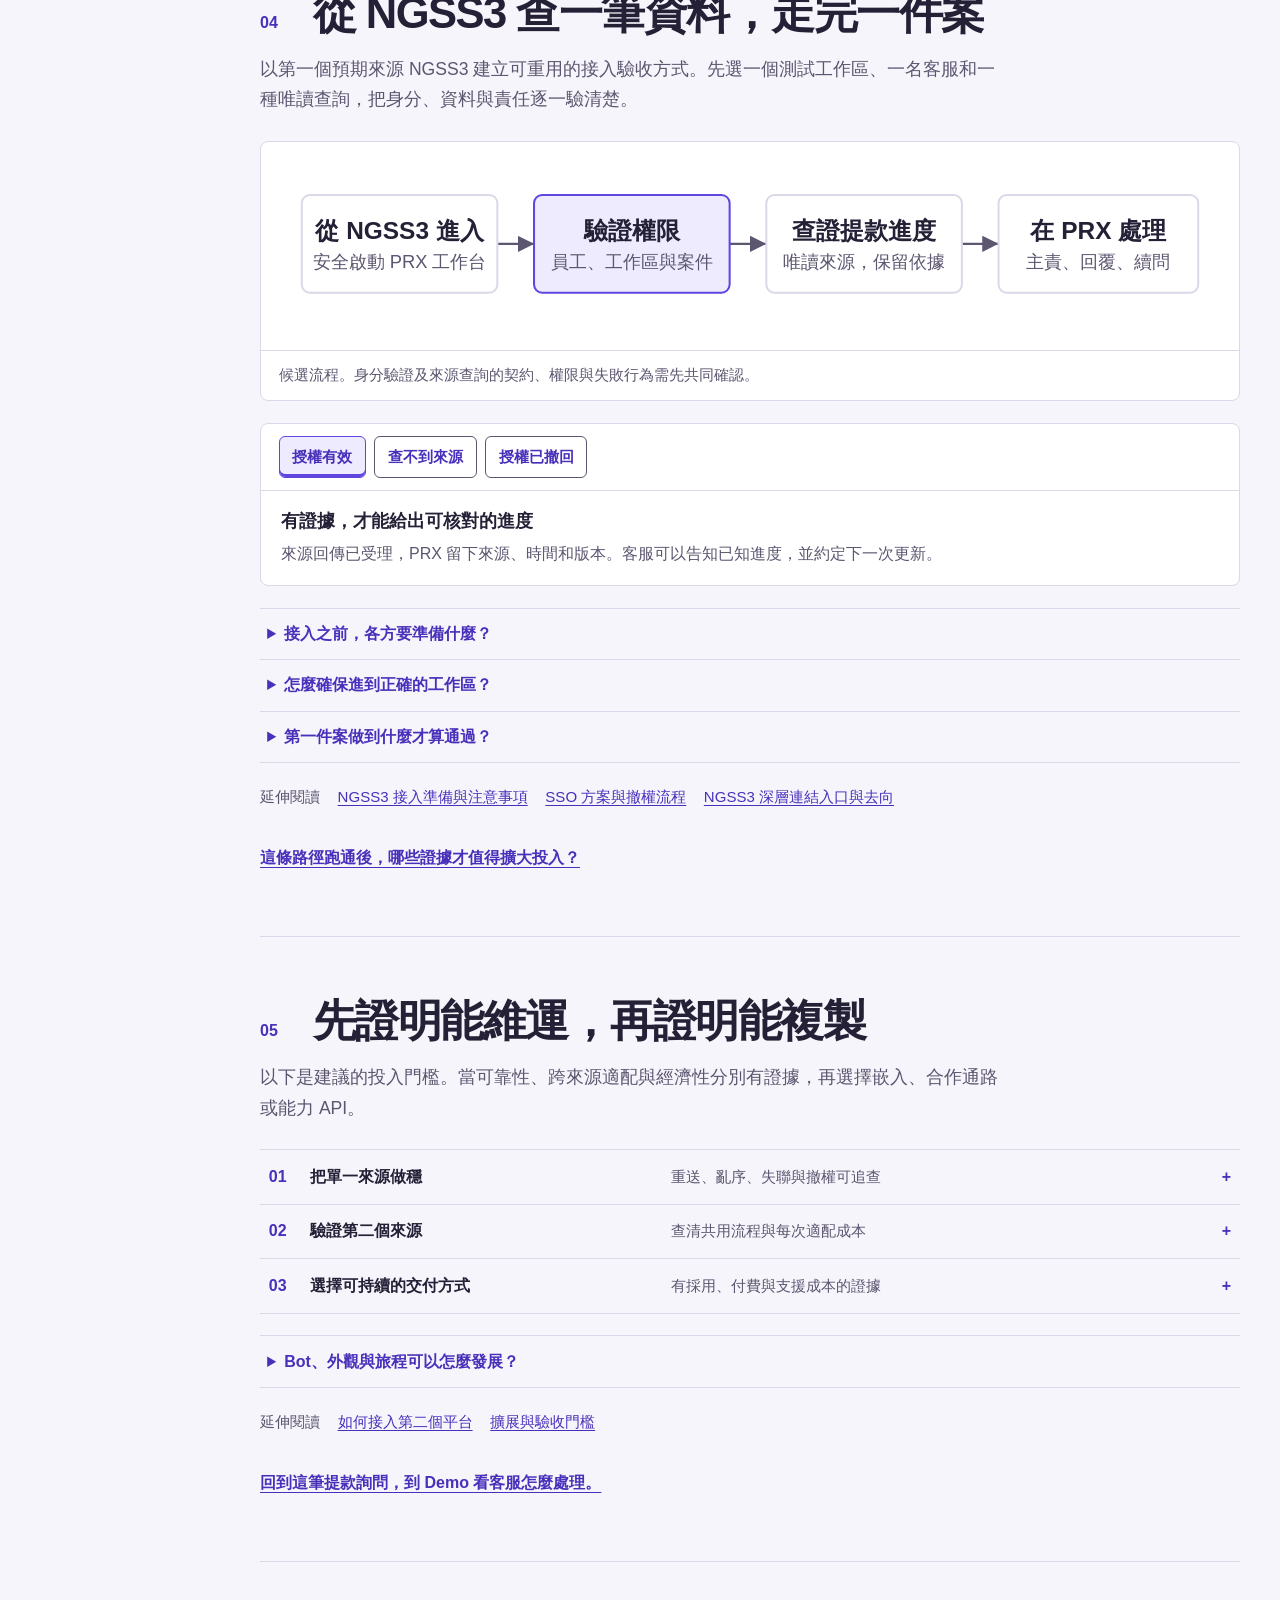
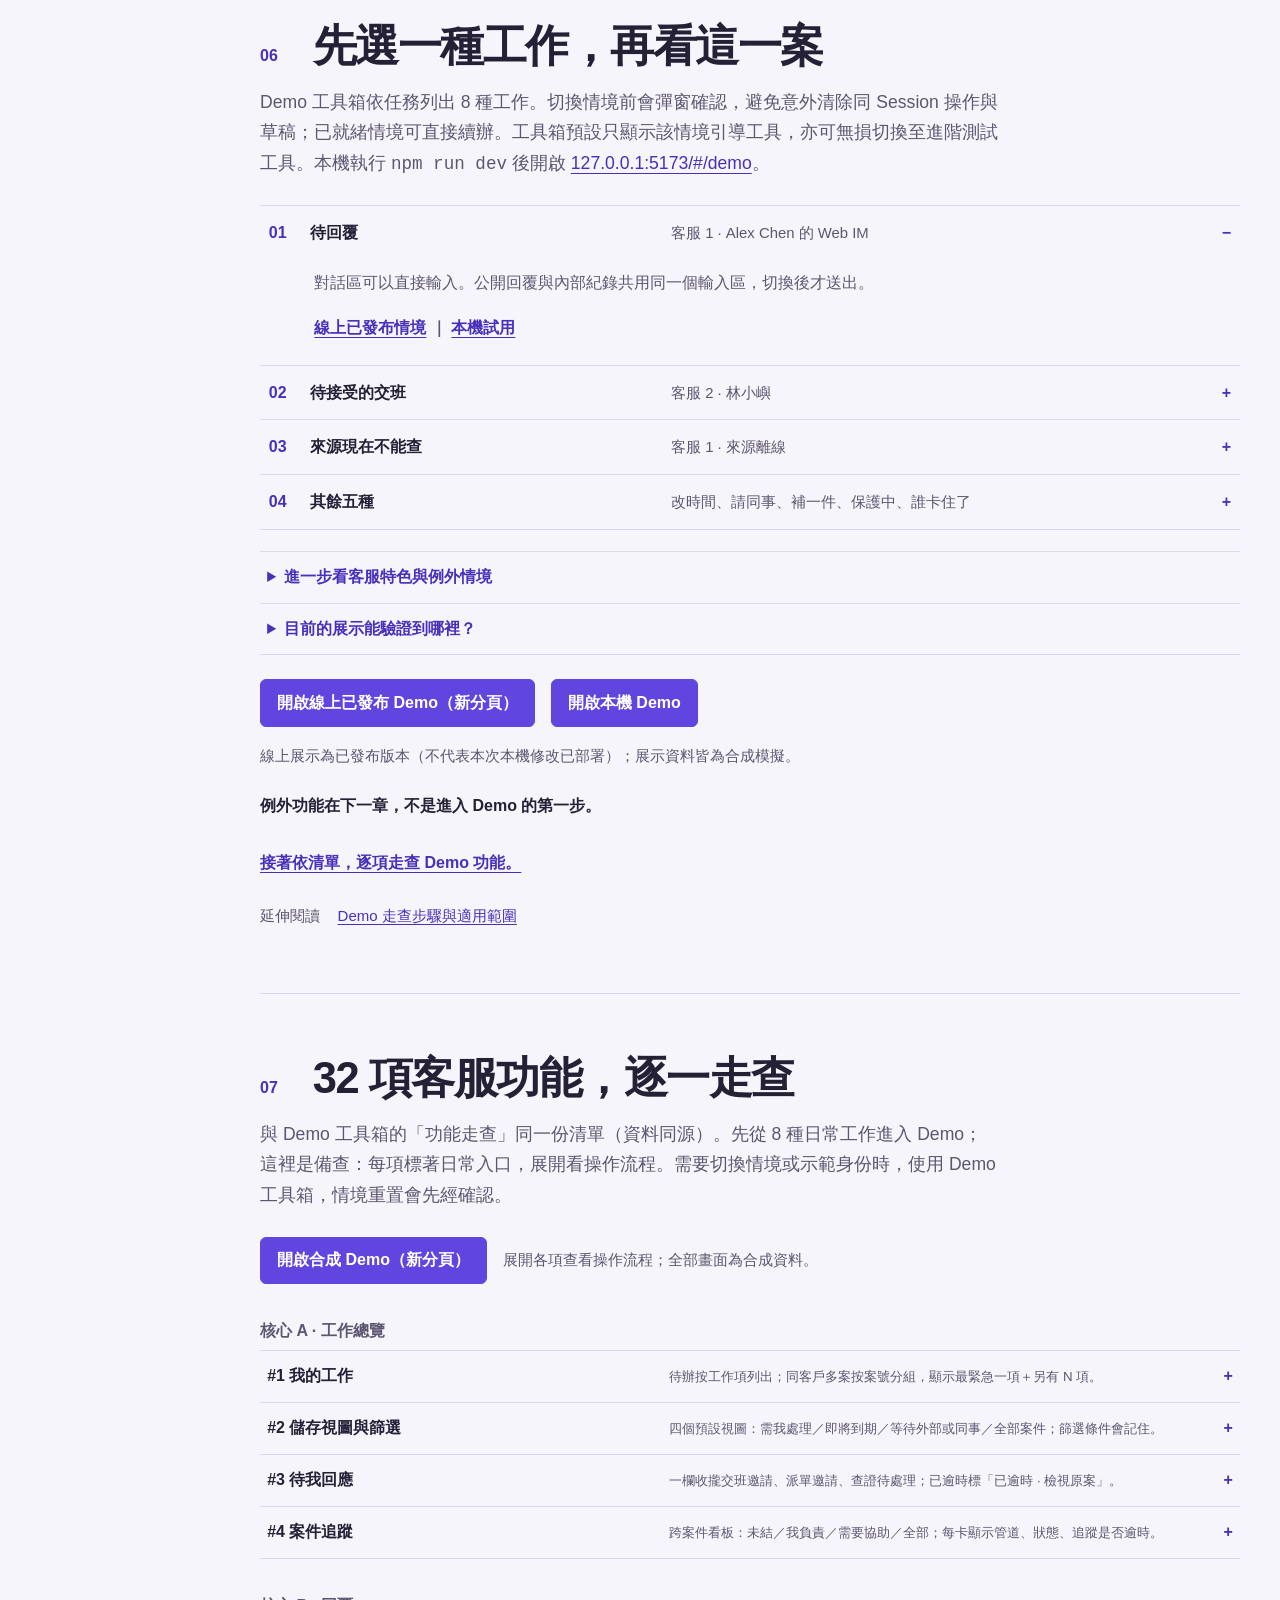
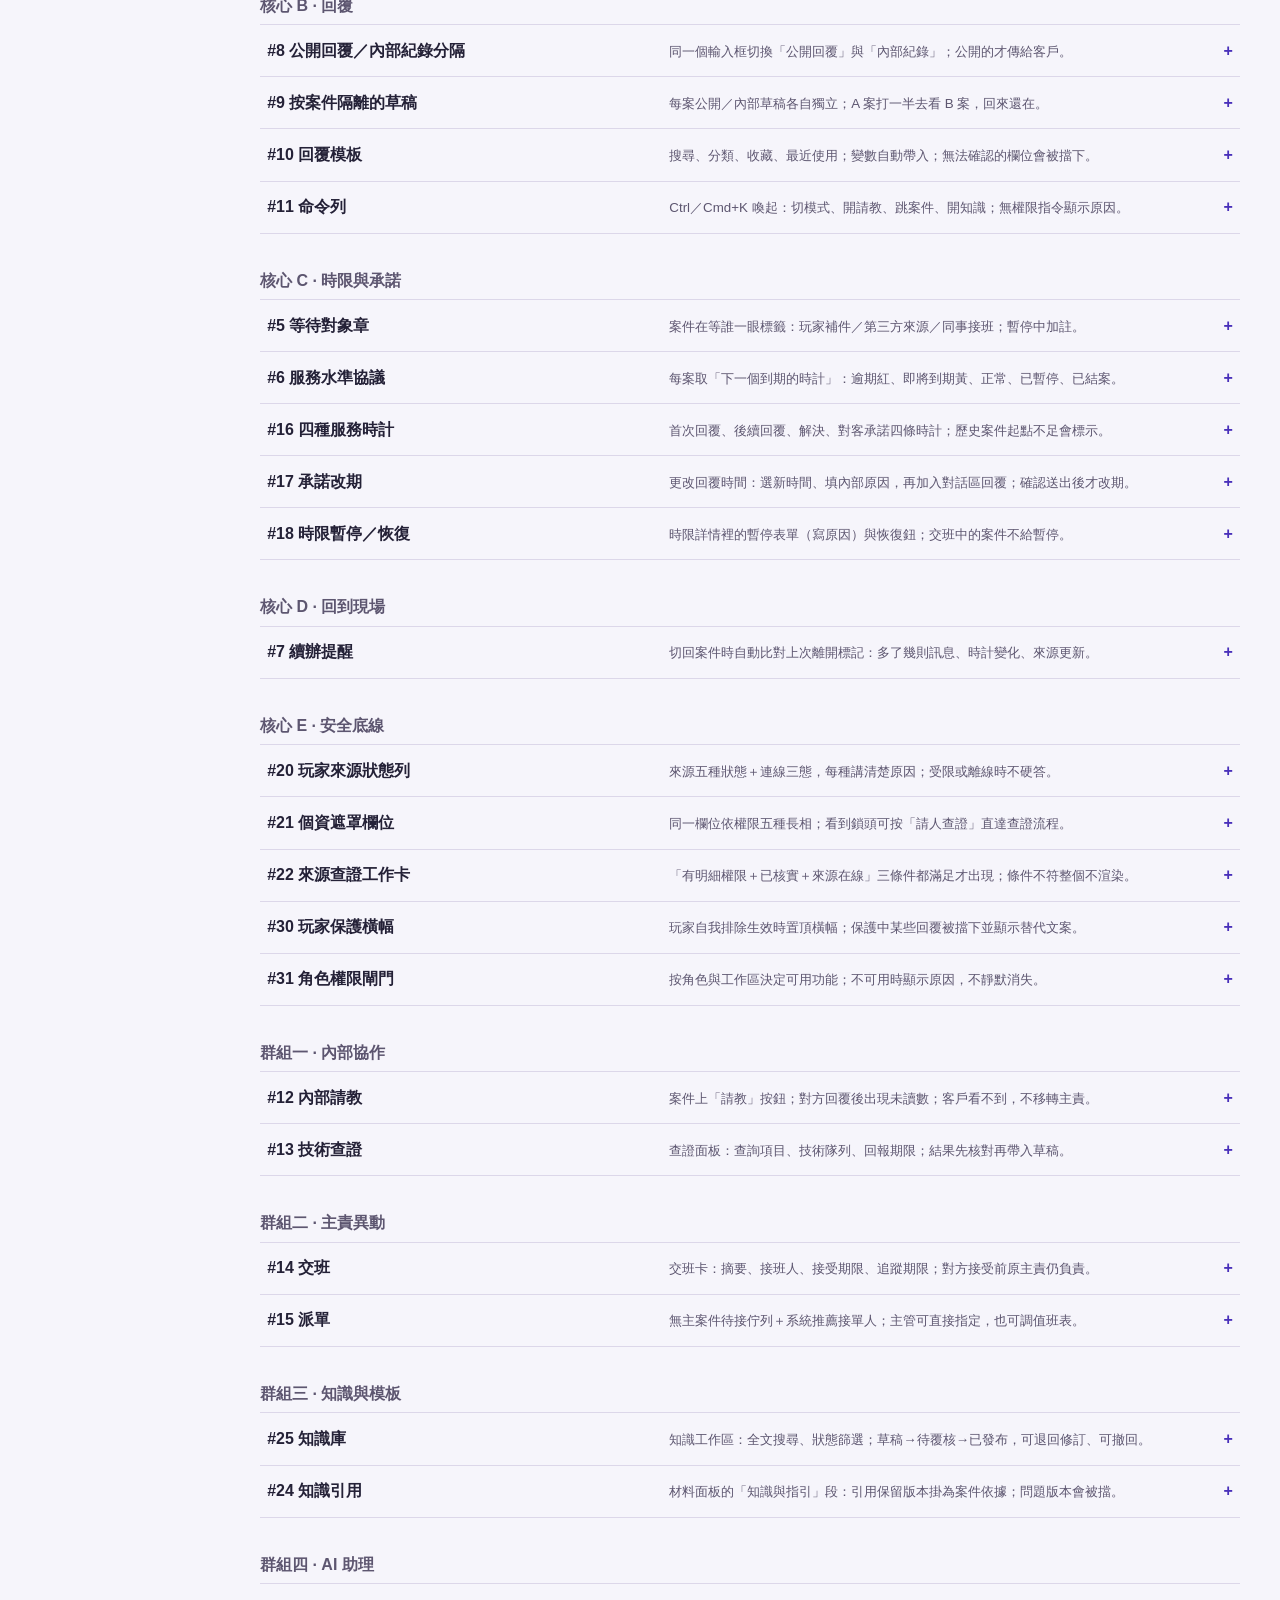
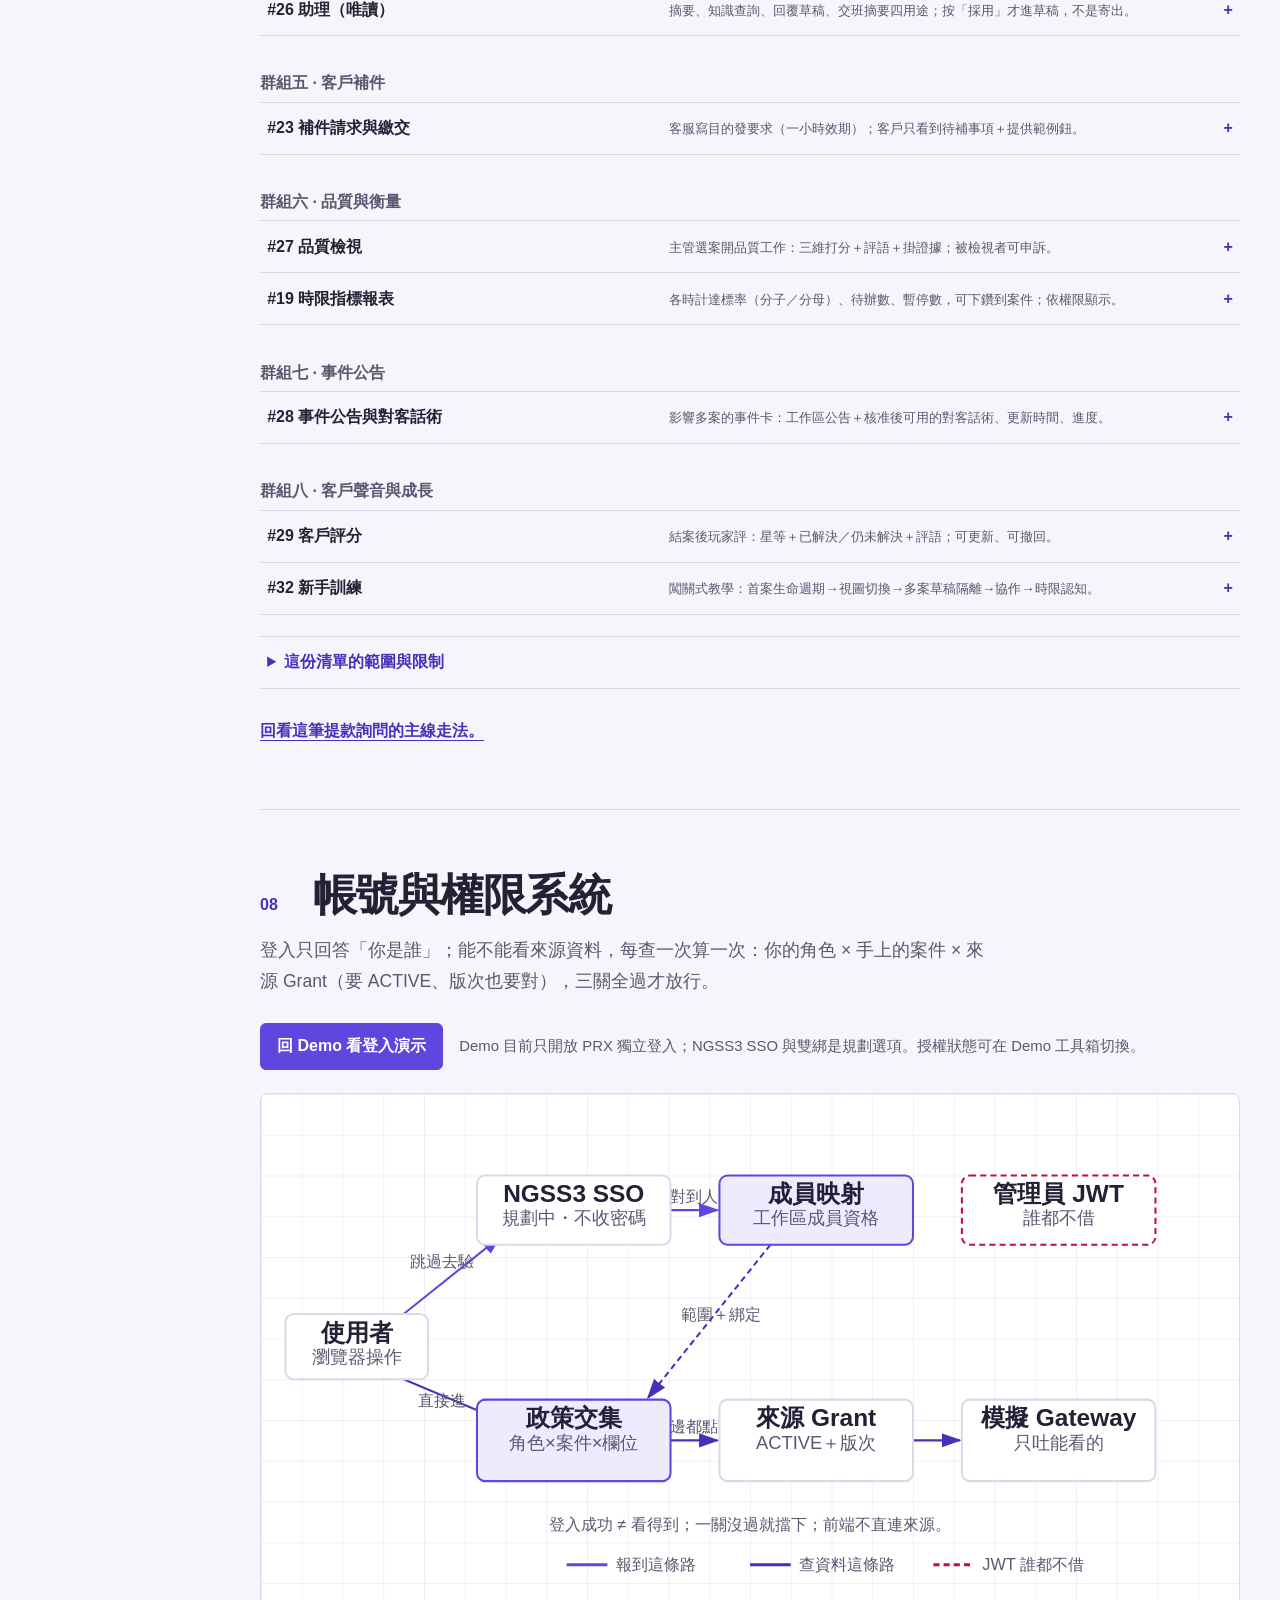
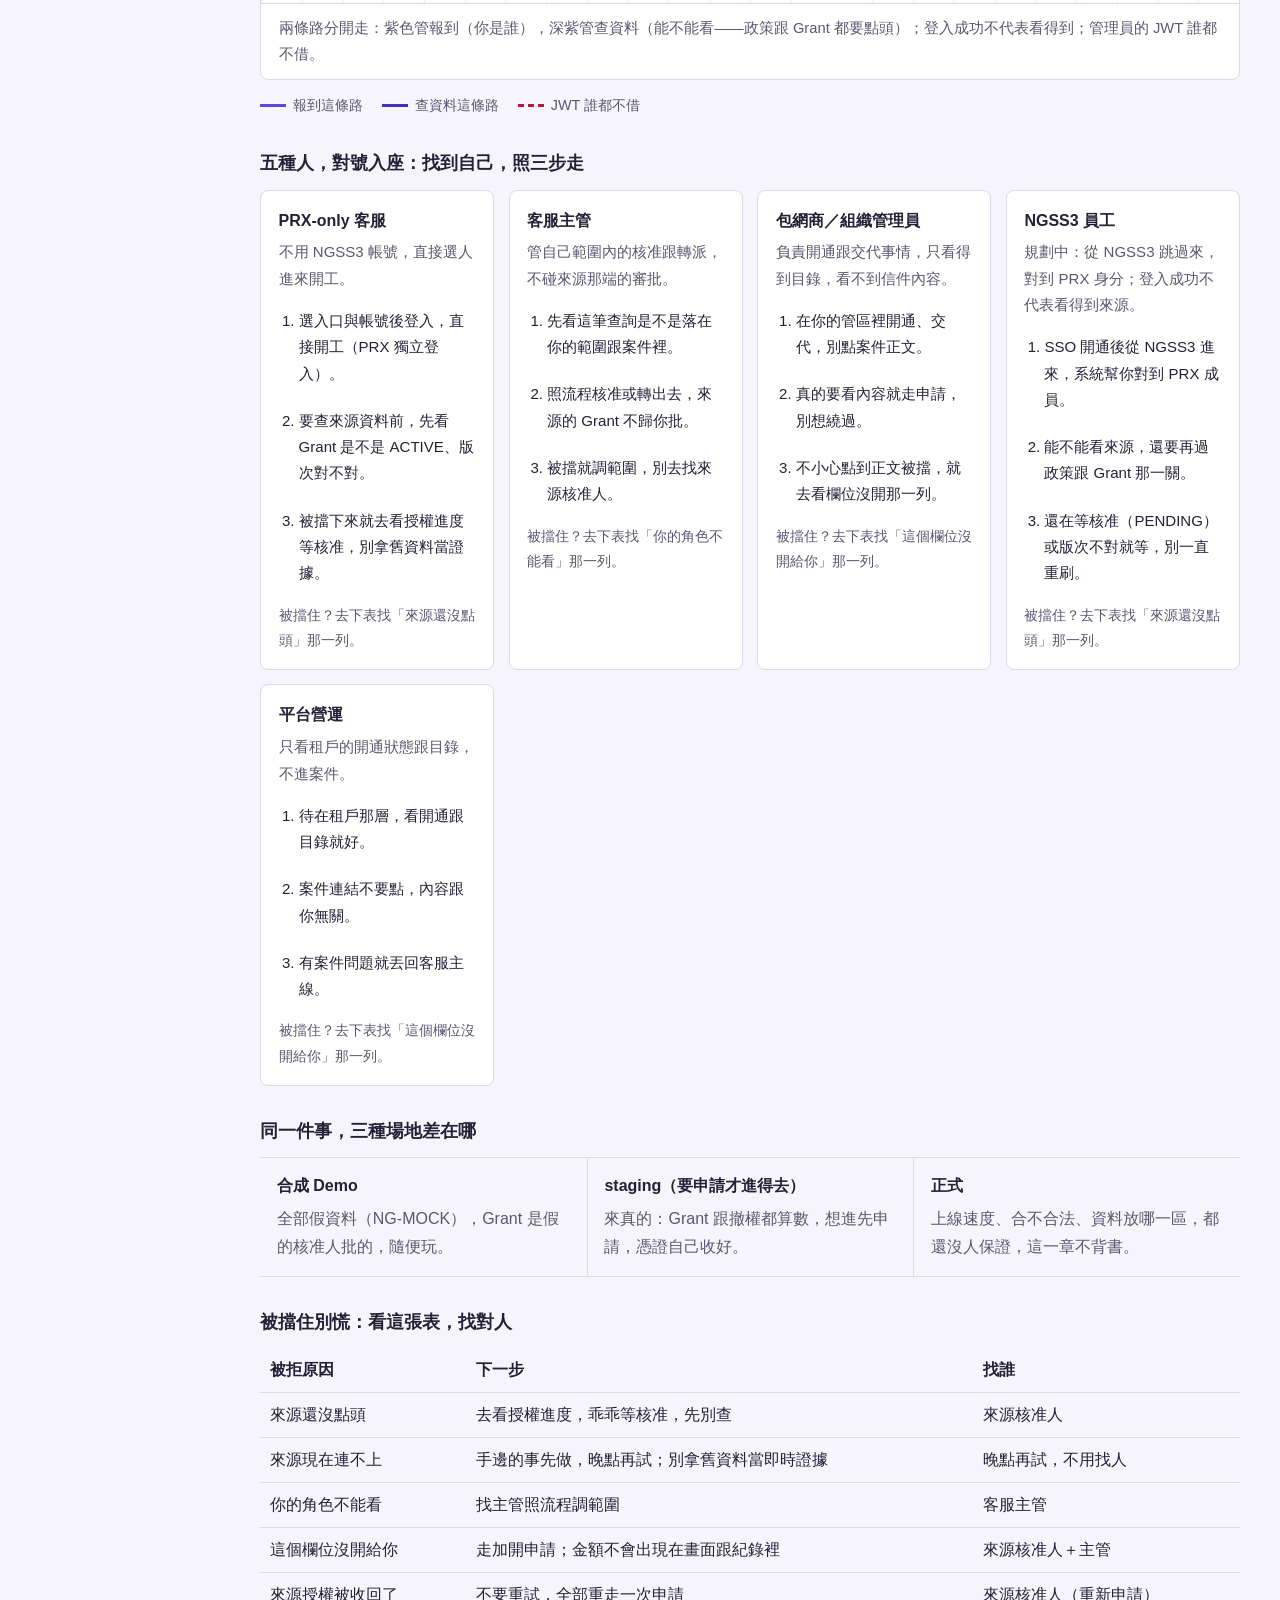
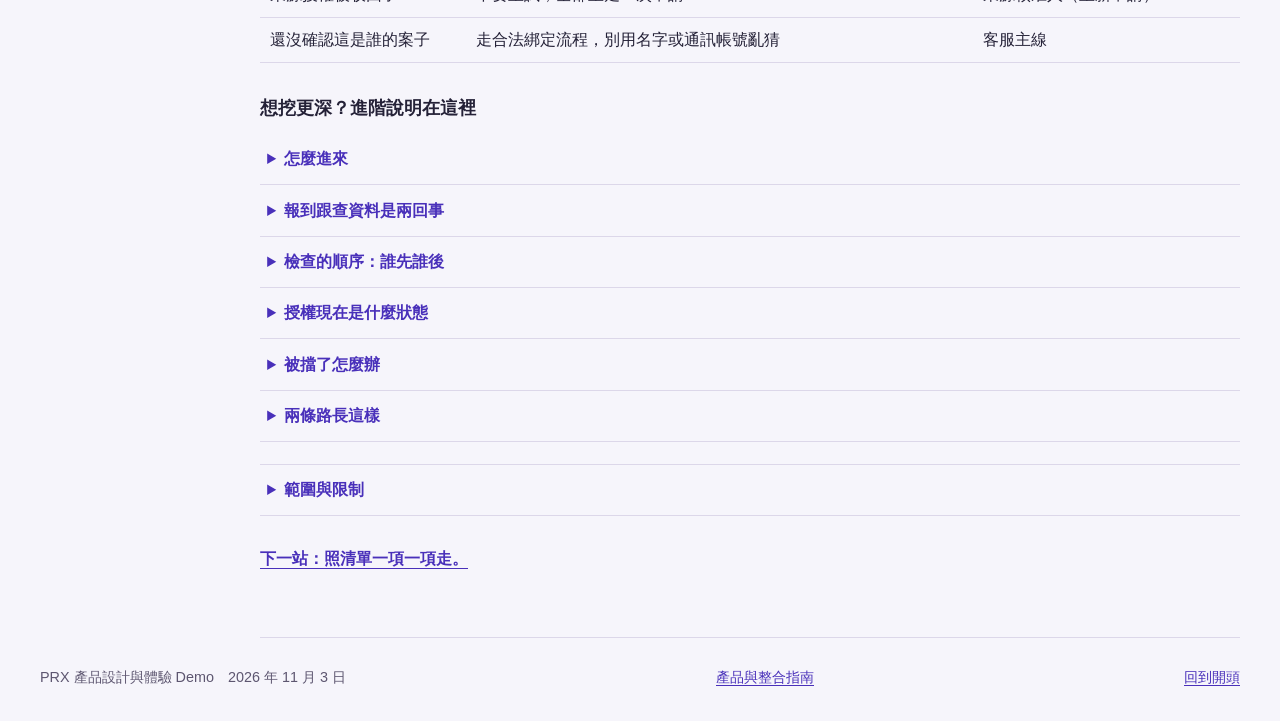
==== commit 70693ada: "Publish PRX demo from b33c01645676" ====
--- a/presentation/index.html
+++ b/presentation/index.html
@@ -100,7 +100,7 @@
 .switcher { margin-top:1.35rem; border:1px solid var(--rule); border-radius:8px; background:var(--white) }
 .switcher-title { padding:.9rem 1.1rem 0 }
 .choices { padding:.75rem 1.1rem; border-bottom:1px solid var(--rule); display:flex; gap:.5rem; flex-wrap:wrap }
-.choices button { min-height:42px; border:1px solid var(--muted); border-radius:5px; background:var(--white); padding:.35rem .8rem; font:700 .95rem/1.4 var(--font); color:var(--link); cursor:pointer }
+.choices button { min-height:42px; border:1px solid var(--muted); border-radius:6px; background:var(--white); padding:.35rem .8rem; font:700 .95rem/1.4 var(--font); color:var(--link); cursor:pointer }
 .choices button:hover { background:var(--tint) }
 .choices [aria-pressed="true"] { background:var(--tint); border-color:var(--accent); box-shadow:inset 0 -3px var(--accent) }
 .scenario { padding:1.1rem 1.25rem }
@@ -383,7 +383,7 @@
         </div>
         <div aria-live="polite">
           <article class="scenario" id="source-ready"><h3>有證據，才能給出可核對的進度</h3><p>來源回傳已受理，PRX 留下來源、時間和版本。客服可以告知已知進度，並約定下一次更新。</p></article>
-          <article class="scenario" id="source-down"><h3>來源未知，案件仍有主責</h3><p>查詢逾時時顯示目前無法確認。客服繼續處理仍有權限的案件，安排補查或交班，並告知玩家何時更新。</p></article>
+          <article class="scenario" id="source-down"><h3>來源未知，案件仍有主責</h3><p>查詢逾時時顯示目前無法確認。客服繼續處理仍有權限的案件，安排補查或交班，告知玩家何時更新。</p></article>
           <article class="scenario" id="source-revoked"><h3>來源撤權後停止查詢與使用受限明細</h3><p>PRX 重新檢查可見範圍，畫面與 AI 草稿都須遵守。仍有案件權限的客服可保留跟進責任，改由具權限者查證。</p></article>
         </div>
       </div>
@@ -391,7 +391,7 @@
       <div class="disclosures">
         <details id="topic-phase-zero"><summary>接入之前，各方要準備什麼？</summary><div class="detail">
           <dl><dt>NGSS3</dt><dd>提供去識別的員工、租戶與品牌範例，說明唯讀介面、狀態語義、錯誤、事件與撤權方式。</dd>
-          <dt>PRX</dt><dd>盤點能力差距，確認工作區成員資格、案件授權、可保留的資料與稽核方式，並列出待查項目。</dd>
+          <dt>PRX</dt><dd>盤點能力差距，確認工作區成員資格、案件授權、可保留的資料與稽核方式，列出待查項目。</dd>
           <dt>營運商</dt><dd>確認測試問題、資料用途、試點窗口、付款與事故責任。三方同意一條可重跑的驗收路徑。</dd></dl>
         </div></details>
         <details id="topic-launch"><summary>怎麼確保進到正確的工作區？</summary><div class="detail">
@@ -439,7 +439,7 @@
 
     <section class="chapter" id="demo" aria-labelledby="demo-title">
       <div class="chapter-title"><span aria-hidden="true">06</span><h2 id="demo-title">先選一種工作，再看這一案</h2></div>
-      <p class="lead">Demo 工具箱依任務列出 8 種工作（前 7 項為第一線客服日常任務，第 8 項為主管跨案追蹤看板）。切換情境前會彈窗確認，避免意外清除同 Session 操作與草稿；已就緒情境可直接續辦。工具箱預設只顯示該情境引導工具，亦可無損切換至進階測試工具。本機執行 <code>npm run dev</code> 後開啟 <a href="http://127.0.0.1:5173/#/demo">127.0.0.1:5173/#/demo</a>；線上公開展示為已發布版本（不包含本次本機修改）。</p>
+      <p class="lead">Demo 工具箱依任務列出 8 種工作。切換情境前會彈窗確認，避免意外清除同 Session 操作與草稿；已就緒情境可直接續辦。工具箱預設只顯示該情境引導工具，亦可無損切換至進階測試工具。本機執行 <code>npm run dev</code> 後開啟 <a href="http://127.0.0.1:5173/#/demo">127.0.0.1:5173/#/demo</a>。</p>
       <ol class="gates" id="mission-control">
         <li><details id="topic-queue" open><summary><strong>待回覆</strong><small>客服 1 · Alex Chen 的 Web IM</small></summary><div class="detail">
           <p>對話區可以直接輸入。公開回覆與內部紀錄共用同一個輸入區，切換後才送出。</p>
@@ -450,16 +450,16 @@
           <p class="bridge"><a href="https://mikac05.github.io/PRX-Demo/#/demo?situation=handoff" target="_blank" rel="noopener">線上已發布情境</a> ｜ <a href="http://127.0.0.1:5173/#/demo?situation=handoff">本機試用</a></p>
         </div></details></li>
         <li><details id="topic-player-context"><summary><strong>來源現在不能查</strong><small>客服 1 · 來源離線</small></summary><div class="detail">
-          <p>標題提示來源無法查驗，右側停在快取資料，附技術群組模擬工具。切勿將離線資料當成最新帳況。</p>
+          <p>標題提示來源無法查驗，右側停在快取資料，附技術群組模擬工具。不要把離線資料當成最新帳況。</p>
           <p class="bridge"><a href="https://mikac05.github.io/PRX-Demo/#/demo?situation=source" target="_blank" rel="noopener">線上已發布情境</a> ｜ <a href="http://127.0.0.1:5173/#/demo?situation=source">本機試用</a></p>
         </div></details></li>
         <li><details id="topic-closeout"><summary><strong>其餘五種</strong><small>改時間、請同事、補一件、保護中、誰卡住了</small></summary><div class="detail">
           <p>前七項為第一線客服日常任務，第八項為主管跨案追蹤看板：</p>
           <ul>
-            <li><strong>要改對客時間</strong>（客服 1）：承諾改期與外部系統轉發，看下一步與期限。（<a href="https://mikac05.github.io/PRX-Demo/#/demo?situation=promise" target="_blank" rel="noopener">線上已發布</a> ｜ <a href="http://127.0.0.1:5173/#/demo?situation=promise">本機試用</a>）</li>
+            <li><strong>要改對客時間</strong>（客服 1）：承諾改期與外部系統轉交，看下一步與期限。（<a href="https://mikac05.github.io/PRX-Demo/#/demo?situation=promise" target="_blank" rel="noopener">線上已發布</a> ｜ <a href="http://127.0.0.1:5173/#/demo?situation=promise">本機試用</a>）</li>
             <li><strong>請同事看</strong>（客服 1）：技術支援請教，主責不轉移，可查看受邀同事視角。（<a href="https://mikac05.github.io/PRX-Demo/#/demo?situation=consult" target="_blank" rel="noopener">線上已發布</a> ｜ <a href="http://127.0.0.1:5173/#/demo?situation=consult">本機試用</a>）</li>
             <li><strong>事件批次回覆</strong>（客服 1）：收件匣多選批次處理，支援事件通報與統一回覆。（<a href="https://mikac05.github.io/PRX-Demo/#/demo?situation=batch" target="_blank" rel="noopener">線上已發布</a> ｜ <a href="http://127.0.0.1:5173/#/demo?situation=batch">本機試用</a>）</li>
-            <li><strong>TG 綁定與選單</strong>（服務助手）：Telegram 5 大接待選單與帳號綁定通道。（<a href="https://mikac05.github.io/PRX-Demo/#/demo?situation=bot" target="_blank" rel="noopener">線上已發布</a> ｜ <a href="http://127.0.0.1:5173/#/demo?situation=bot">本機試用</a>）</li>
+            <li><strong>TG 綁定與選單</strong>（服務助手）：Telegram 5 個接待選單與帳號綁定通道。（<a href="https://mikac05.github.io/PRX-Demo/#/demo?situation=bot" target="_blank" rel="noopener">線上已發布</a> ｜ <a href="http://127.0.0.1:5173/#/demo?situation=bot">本機試用</a>）</li>
             <li><strong>誰卡住了</strong>（主管）：主管跨案案件區（CaseArea），鳥瞰卡住與即將到期案件。（<a href="https://mikac05.github.io/PRX-Demo/#/demo?situation=stuck" target="_blank" rel="noopener">線上已發布</a> ｜ <a href="http://127.0.0.1:5173/#/demo?situation=stuck">本機試用</a>）</li>
           </ul>
         </div></details></li>
